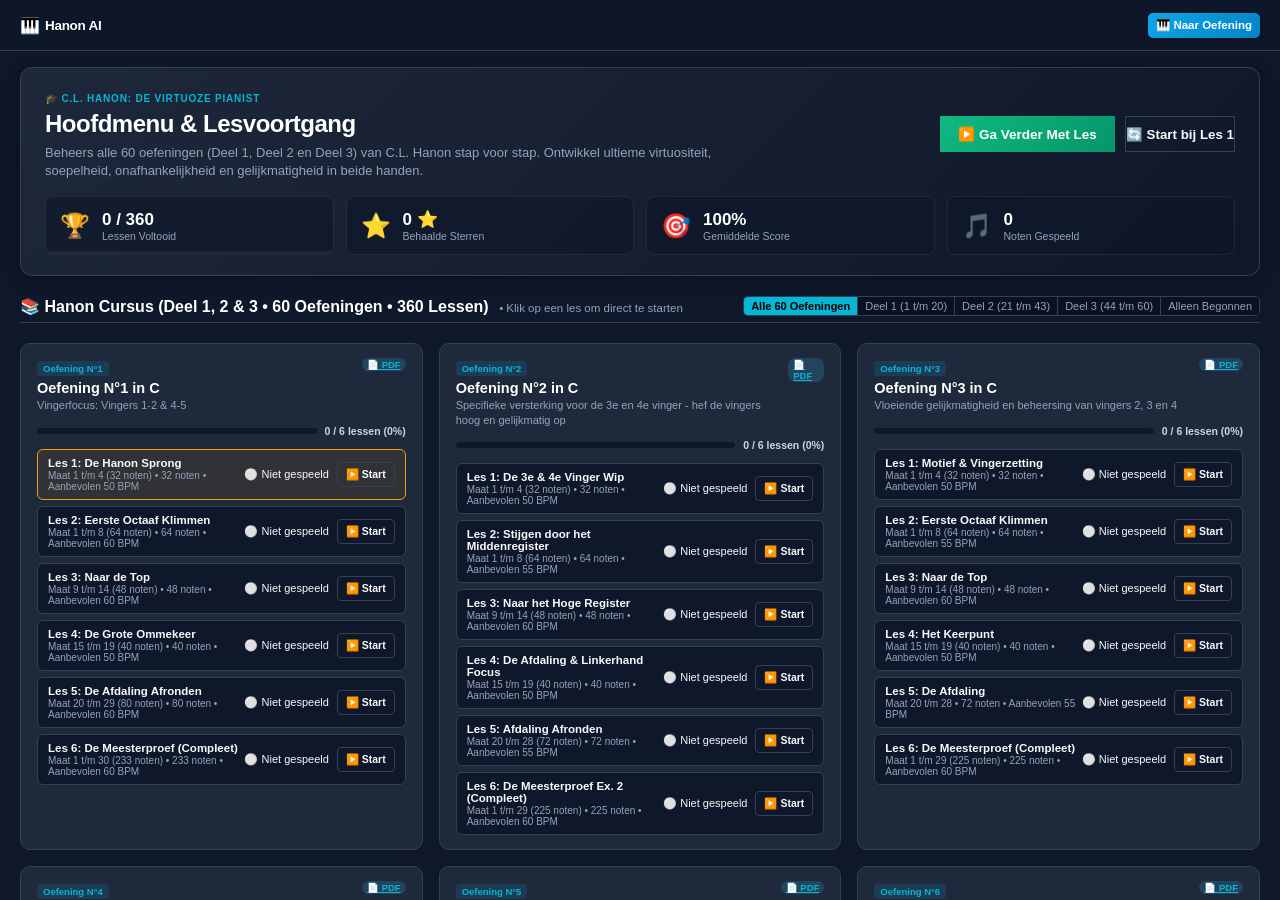
==== index.html @ 1698334b "feat(piano): default to two hands mode and add dynamic hand zone brackets and markers on keyboard" ====
<!DOCTYPE html>
<html lang="nl">
<head>
  <meta charset="UTF-8">
  <meta name="viewport" content="width=device-width, initial-scale=1.0">
  <title>Hanon Piano Tutor - De Virtuoze Pianist</title>

  <!-- Google tag (gtag.js) -->
  <script async src="https://www.googletagmanager.com/gtag/js?id=G-ERTNVSN444"></script>
  <script>
    window.dataLayer = window.dataLayer || [];
    function gtag(){dataLayer.push(arguments);}
    gtag('js', new Date());

    gtag('config', 'G-ERTNVSN444');
  </script>

  <link rel="stylesheet" href="./static/styles.css">
  <link rel="icon" href="data:image/svg+xml,<svg xmlns='http://www.w3.org/2000/svg' viewBox='0 0 100 100'><text y='.9em' font-size='90'>🎹</text></svg>">
</head>
<body class="in-menu-view">

  <!-- Sleek Ultra-Compact Top Header & Controls -->
  <header class="app-header">
    <!-- Top Row: Brand, Exercise & Lesson pickers, Hand & Mode buttons, Tempo, Actions, Mic Monitor -->
    <div class="header-row-primary">
      <div class="brand">
        <span class="brand-icon">🎹</span>
        <span class="brand-title">Hanon AI</span>
      </div>

      <!-- Main Menu toggle button -->
      <button id="btn-toggle-menu" class="btn btn-sm btn-menu" title="Schakel tussen het hoofdmenu en de oefenruimte">
        <span id="toggle-menu-icon">🎹</span>
        <span id="toggle-menu-text">Naar Oefening</span>
      </button>

      <!-- Exercise select -->
      <div class="control-unit">
        <select id="exercise-select" class="select-micro" title="Kies oefening">
          <option value="ex1" selected>🎹 Oefening 1 (Vingers 1-2 &amp; 4-5)</option>
          <option value="ex2">🎹 Oefening 2 (Vingers 3-4)</option>
        </select>
      </div>

      <!-- Lesson select -->
      <div class="control-unit">
        <select id="lesson-select" class="select-micro" title="Kies les">
          <!-- Dynamically populated -->
        </select>
      </div>

      <!-- Hand selector (Standaard: Twee Handen) -->
      <div class="control-unit">
        <div class="btn-group-micro" id="hand-btn-group">
          <button type="button" data-hand="rh" title="Alleen Rechterhand (Vioolsleutel)">🤚 R</button>
          <button type="button" data-hand="lh" title="Alleen Linkerhand (Bassleutel)">✋ L</button>
          <button type="button" class="active" data-hand="both" title="Beide Handen (Parallel / Tweehandig)">🤝 Beide</button>
        </div>
      </div>

      <!-- Mode selector -->
      <div class="control-unit">
        <div class="btn-group-micro" id="mode-btn-group">
          <button type="button" class="active" data-mode="wait" title="Wacht rustig tot je de juiste noot aanslaat">🎯 Oefen</button>
          <button type="button" data-mode="tempo" title="Metronoom tikt mee en meet timing">⏱️ Tempo</button>
        </div>
      </div>

      <!-- Tempo / BPM -->
      <div class="control-unit tempo-unit">
        <input type="number" id="bpm-input" min="40" max="140" value="60" class="input-bpm-micro" title="Tempo in BPM">
        <span class="unit-text">BPM</span>
        <button id="btn-metronome" class="btn-icon-micro" title="Metronoom klik aan/uit">
          <span id="metro-icon">🔔</span>
        </button>
      </div>

      <div class="header-actions">
        <button id="btn-start" class="btn btn-sm btn-primary" title="Start of pauzeer de les">
          <span id="start-btn-icon">▶️</span>
          <span id="start-btn-text">Start</span>
        </button>

        <button id="btn-demo" class="btn btn-sm btn-outline" title="Laat de computer de geselecteerde maten voorspelen">
          <span>🎧 Voor</span>
        </button>

        <button id="btn-reset" class="btn btn-sm btn-secondary" title="Begin opnieuw vanaf de eerste noot">
          <span>🔄 Reset</span>
        </button>

        <button id="btn-history" class="btn btn-sm btn-outline" title="Bekijk eerdere resultaten en vooruitgang">
          <span>📊 Voortgang</span>
        </button>

        <button id="btn-insights" class="btn btn-sm btn-outline" title="Bekijk cursusverbeteringsstatistieken en knelpunten">
          <span>📈 Inzichten</span>
        </button>

        <a href="./IMSLP91547-PMLP03129-Hanon_Final.pdf" data-pdf="hanon-full" target="_blank" class="btn btn-sm btn-outline btn-pdf" title="Open het volledige originele Hanon boek (116 pagina's)">
          <span>📚 Boek PDF</span>
        </a>
      </div>

      <div class="mic-monitor-compact">
        <div class="mic-canvas-wrapper" title="Real-time microfoongolf">
          <canvas id="wave-canvas" width="60" height="18"></canvas>
        </div>
        <div class="mic-sens-inline" title="Ruisdrempel">
          <label for="mic-sensitivity" class="control-label-micro">Drempel</label>
          <input type="range" id="mic-sensitivity" min="1" max="50" value="12">
        </div>
        <select id="audio-source-select" class="select-micro" title="Selecteer invoerbron">
          <option value="browser-mic" selected>🎙️ Mic</option>
          <option value="python-mic">🐍 Systeem</option>
          <option value="web-midi">🎹 MIDI</option>
          <option value="virtual">💻 Scherm</option>
        </select>
      </div>
    </div>

    <!-- Secondary Row: Ultra-Compact Horizontal Score HUD & Integrated Coach Tip -->
    <div class="score-hud-compact">
      <!-- Target note badge -->
      <div class="hud-strip-item hud-target" id="hud-target-card" title="De te spelen noot">
        <span class="hud-micro-label">DOEL:</span>
        <span class="hud-target-note" id="hud-target-note">
          <strong id="target-note-name">C4</strong>
          <span id="target-hand-icon">🤚</span>
        </span>
        <span class="hud-target-desc" id="target-finger-desc">Vinger 1 (Duim) • Maat 1</span>
      </div>

      <!-- Live Heard Pitch badge -->
      <div class="hud-strip-item hud-live" id="hud-live-card" title="Wat de microfoon op dit moment hoort">
        <span class="hud-micro-label">HOORT:</span>
        <span class="hud-live-note" id="hud-live-note">
          <strong id="live-note-name">--</strong>
          <span id="live-hz" class="hud-hz"></span>
        </span>
        <span class="hud-cents-desc" id="live-cents-desc">Wacht op aanslag...</span>
      </div>

      <!-- Score counters -->
      <div class="hud-strip-item hud-stats">
        <div class="stat-pill text-green" title="Aantal juiste aanslagen">
          <span class="stat-label">GOED</span>
          <span class="stat-num" id="stat-correct">0</span>
        </div>
        <div class="stat-pill text-red" title="Aantal foutieve aanslagen">
          <span class="stat-label">FOUT</span>
          <span class="stat-num" id="stat-wrong">0</span>
        </div>
        <div class="stat-pill text-gold" title="Nauwkeurigheid">
          <span class="stat-label">SCORE</span>
          <span class="stat-num" id="stat-accuracy">100%</span>
        </div>
        <div class="stat-pill text-cyan" title="Reeks">
          <span class="stat-num" id="stat-streak">🔥 0</span>
        </div>
      </div>

      <!-- Progress -->
      <div class="hud-strip-item hud-progress">
        <div class="progress-info">
          <span id="stat-progress">Noot 0 / 233</span>
          <span id="coach-state" class="coach-state-badge">GEREED</span>
        </div>
        <div class="progress-container-micro">
          <div class="progress-bar" id="lesson-progress-bar"></div>
        </div>
      </div>

      <!-- Integrated Sleek Coach Ticker -->
      <div class="coach-ticker" id="coach-banner">
        <span class="ticker-icon">💡</span>
        <div class="ticker-msg" id="coach-message">
          <strong>Hanon Tip:</strong> Speel rustig. Let op een vlakke pols en ontspannen vingers!
        </div>
      </div>
    </div>
  </header>

  <!-- Main Menu View: Progress Dashboard & Lesson Navigator (Default View) -->
  <div id="view-main-menu" class="main-menu-view" style="display: block;">
    <div class="menu-container">
      <!-- Menu Hero Section -->
      <div class="menu-hero-card">
        <div class="menu-hero-content">
          <div class="menu-hero-header">
            <span class="menu-hero-badge">🎓 C.L. Hanon: De Virtuoze Pianist</span>
            <h1 class="menu-hero-title">Hoofdmenu &amp; Lesvoortgang</h1>
            <p class="menu-hero-subtitle">
              Beheers alle 60 oefeningen (Deel 1, Deel 2 en Deel 3) van C.L. Hanon stap voor stap. Ontwikkel ultieme virtuositeit, soepelheid, onafhankelijkheid en gelijkmatigheid in beide handen.
            </p>
          </div>
          <div class="menu-hero-actions">
            <button id="menu-btn-resume" class="btn btn-primary btn-lg" title="Ga direct verder met de huidige les">
              <span>▶️ Ga Verder Met Les</span>
            </button>
            <button id="menu-btn-restart-ex1" class="btn btn-outline" title="Start vanaf Oefening 1 Les 1">
              <span>🔄 Start bij Les 1</span>
            </button>
          </div>
        </div>

        <!-- Global Progress Stats Cockpit -->
        <div class="menu-stats-grid">
          <div class="menu-stat-card">
            <span class="menu-stat-icon">🏆</span>
            <div class="menu-stat-info">
              <span class="menu-stat-val" id="menu-stat-completed">0 / 360</span>
              <span class="menu-stat-lbl">Lessen Voltooid</span>
            </div>
            <div class="menu-stat-bar-track">
              <div class="menu-stat-bar-fill" id="menu-stat-completed-bar" style="width: 0%;"></div>
            </div>
          </div>

          <div class="menu-stat-card">
            <span class="menu-stat-icon">⭐️</span>
            <div class="menu-stat-info">
              <span class="menu-stat-val text-gold" id="menu-stat-stars">0 ⭐</span>
              <span class="menu-stat-lbl">Behaalde Sterren</span>
            </div>
          </div>

          <div class="menu-stat-card">
            <span class="menu-stat-icon">🎯</span>
            <div class="menu-stat-info">
              <span class="menu-stat-val text-green" id="menu-stat-accuracy">100%</span>
              <span class="menu-stat-lbl">Gemiddelde Score</span>
            </div>
          </div>

          <div class="menu-stat-card">
            <span class="menu-stat-icon">🎵</span>
            <div class="menu-stat-info">
              <span class="menu-stat-val text-cyan" id="menu-stat-notes">0</span>
              <span class="menu-stat-lbl">Noten Gespeeld</span>
            </div>
          </div>
        </div>
      </div>

      <!-- Filter & Search Toolbar -->
      <div class="menu-toolbar">
        <div class="menu-toolbar-left">
          <span class="menu-section-title">📚 Hanon Cursus (Deel 1, 2 &amp; 3 • 60 Oefeningen • 360 Lessen)</span>
          <span class="menu-section-desc">• Klik op een les om direct te starten</span>
        </div>
        <div class="btn-group-micro" id="menu-filter-group">
          <button type="button" class="active" data-filter="all">Alle 60 Oefeningen</button>
          <button type="button" data-filter="part1">Deel 1 (1 t/m 20)</button>
          <button type="button" data-filter="part2">Deel 2 (21 t/m 43)</button>
          <button type="button" data-filter="part3">Deel 3 (44 t/m 60)</button>
          <button type="button" data-filter="started">Alleen Begonnen</button>
        </div>
      </div>

      <!-- Exercise Cards Grid -->
      <div class="menu-exercises-grid" id="menu-exercises-grid">
        <!-- Dynamically rendered 60 exercise cards with 6 lessons each (360 structured lessons) -->
      </div>
    </div>
  </div>

  <!-- Main Content Viewport: Preserved Max Vertical Space for Sheet, Piano, and Hands -->
  <main class="tutor-main" id="view-tutor" style="display: none;">
    <!-- Sheet Music Visualizer -->
    <section class="sheet-container">
      <div class="sheet-header">
        <div class="sheet-header-left">
          <span id="sheet-title">🎼 C. L. Hanon - The Virtuoso Pianist • Oefening N°1 in C</span>
          <a id="sheet-pdf-link" href="./Exercise%20N%C2%B01%20in%20C.pdf" target="_blank" class="badge badge-cyan" title="Open PDF van deze oefening">
            📄 Oefening PDF
          </a>
          <div class="sheet-view-toggle btn-group-micro" id="sheet-view-toggle">
            <button type="button" class="active" id="btn-view-vector" data-view="vector" title="Dynamische vector notenbalk (haarscherp, interactief)">
              🎼 Dynamische Notenbalk (Vector)
            </button>
            <button type="button" id="btn-view-pdf" data-view="pdf" title="Originele PDF scan">
              📄 PDF Scan
            </button>
          </div>
        </div>
        <span id="sheet-measure-indicator" class="measure-indicator">Maat 1 / 30</span>
      </div>
      <div class="sheet-scroll-area" id="sheet-scroll-area">
        <!-- Dynamic Vector Sheet Music SVG View (Default) -->
        <div class="sheet-vector-wrapper" id="sheet-vector-wrapper">
          <!-- Dynamically populated SVG score -->
        </div>
        <!-- Scanned Image View (Toggleable Fallback) -->
        <div class="sheet-wrapper" id="sheet-wrapper" style="display: none;">
          <img src="./static/sheet_ex1.png" alt="Hanon Sheet Music" class="sheet-img" id="sheet-image">
          <div class="measure-highlight" id="measure-highlight" style="display: none;"></div>
          <div class="note-cursor" id="note-cursor" style="display: none;"></div>
        </div>
      </div>
    </section>


    <!-- Full 88-Key Piano Keyboard Visualizer (A0 - C8) -->
    <section class="piano-keyboard-wrapper">
      <div class="keyboard-header">
        <div class="keyboard-header-left">
          <span class="keyboard-title">🎹 Volledig 88-Toetsen Klavier (A0 - C8)</span>
          <span class="keyboard-subinfo">• Centrale C = C4</span>
        </div>
        <span id="keyboard-legend" class="keyboard-legend">
          <span class="legend-pill pill-lh">✋ Linkerhand (Cyaan)</span>
          <span class="legend-pill pill-rh">🤚 Rechterhand (Amber)</span>
          <span class="legend-pill pill-target">🟡 Actieve Toets</span>
        </span>
      </div>

      <div class="piano-container" id="piano-container">
        <div class="piano-keys piano-88-keys" id="piano-keys">
          <!-- Dynamically populated 88 keys: 52 white, 36 black -->
        </div>
      </div>

      <!-- Real-Time Hand Positioning Bar (Aligned directly below the keyboard keys) -->
      <div class="piano-hand-guide-bar" id="piano-hand-guide-bar">
        <div class="hand-guide-card hand-guide-lh">
          <div class="hand-guide-card-header">
            <span class="hand-guide-badge badge-lh">✋ LINKERHAND</span>
            <span class="hand-guide-pos" id="lh-position-text">Positie: C2 t/m A2</span>
          </div>
          <div class="hand-guide-fingers" id="lh-fingers-container">
            <!-- 5 fingers (5, 4, 3, 2, 1) with note labels -->
          </div>
        </div>

        <div class="hand-guide-center">
          <span class="hand-guide-span-badge">↔️ 1 OCTAAF SPREIDING</span>
          <span class="hand-guide-posture-hint" id="hand-posture-hint">Vlakke polsen • Vingers gewelfd als hamertjes</span>
        </div>

        <div class="hand-guide-card hand-guide-rh">
          <div class="hand-guide-card-header">
            <span class="hand-guide-badge badge-rh">🤚 RECHTERHAND</span>
            <span class="hand-guide-pos" id="rh-position-text">Positie: C3 t/m A3</span>
          </div>
          <div class="hand-guide-fingers" id="rh-fingers-container">
            <!-- 5 fingers (1, 2, 3, 4, 5) with note labels -->
          </div>
        </div>
      </div>
    </section>

    <!-- Scrolling Hand Placement Guide (Positioned under the keyboard) -->
    <section class="hand-placement-wrapper" id="hand-placement-wrapper">
      <div class="hand-placement-header">
        <div class="hand-placement-title">
          <span>🖐️ Handpositie &amp; Vingerzetting per Maat</span>
          <span class="hand-placement-sub">• Scrolt mee met je spel — klik op een maat om erheen te springen</span>
        </div>
        <div class="hand-placement-status" id="active-measure-summary">
          Maat 1: RH [C3 - A3] (Vingers 1-2-3-4-5) | LH [C2 - A2] (Vingers 5-4-3-2-1)
        </div>
      </div>
      <div class="hand-placement-scroll" id="hand-placement-scroll">
        <div class="hand-placement-track" id="hand-placement-track">
          <!-- Dynamically populated measure hand guide cards -->
        </div>
      </div>
    </section>
  </main>

  <!-- Post-Lesson Score & Feedback Modal -->
  <div class="modal-backdrop" id="score-modal">
    <div class="modal-box">
      <div class="modal-stars" id="modal-stars">⭐️⭐️⭐️⭐️⭐️</div>
      <h2 class="modal-title" id="modal-title">Les Voltooid!</h2>
      <p class="modal-subtitle" id="modal-subtitle">
        Geweldige prestatie op de Hanon methode
      </p>

      <div class="modal-stats">
        <div class="modal-stat-card">
          <div class="modal-stat-label">GOED</div>
          <div class="modal-stat-val text-green" id="modal-stat-correct">0</div>
        </div>
        <div class="modal-stat-card">
          <div class="modal-stat-label">FOUT</div>
          <div class="modal-stat-val text-red" id="modal-stat-wrong">0</div>
        </div>
        <div class="modal-stat-card">
          <div class="modal-stat-label">SCORE</div>
          <div class="modal-stat-val text-gold" id="modal-stat-accuracy">100%</div>
        </div>
      </div>

      <div class="modal-feedback-list" id="modal-feedback-list">
        <!-- AI / algorithmic tips injected here -->
      </div>

      <div class="modal-actions">
        <button id="modal-btn-retry" class="btn btn-secondary">🔄 Opnieuw Proberen</button>
        <button id="modal-btn-next" class="btn btn-primary">Volgende Les ▶️</button>
        <button id="modal-btn-menu" class="btn btn-outline">🏠 Naar Hoofdmenu</button>
        <button id="modal-btn-close" class="btn btn-outline">Sluiten</button>
      </div>
    </div>
  </div>

  <!-- History Modal -->
  <div class="modal-backdrop" id="history-modal">
    <div class="modal-box modal-box-wide">
      <h2 class="modal-title">📊 Jouw Hanon Voortgang</h2>
      <p class="modal-subtitle">
        Overzicht van gespeelde sessies en verbeteringen
      </p>

      <div class="table-scroll-container">
        <table class="data-table">
          <thead>
            <tr>
              <th>Datum &amp; Tijd</th>
              <th>Oefening</th>
              <th>Les</th>
              <th>Hand</th>
              <th>Goed / Fout</th>
              <th>Score</th>
            </tr>
          </thead>
          <tbody id="history-table-body">
            <!-- Dynamically populated rows -->
          </tbody>
        </table>
      </div>

      <div class="modal-actions">
        <button id="history-btn-close" class="btn btn-primary">Sluiten</button>
      </div>
    </div>
  </div>

  <!-- Course Telemetry & Improvement Insights Modal -->
  <div class="modal-backdrop" id="insights-modal">
    <div class="modal-box modal-box-wide">
      <h2 class="modal-title">📈 Cursusinzichten &amp; Verbeteranalyse</h2>
      <p class="modal-subtitle">
        Pedagogische telemetrie voor het continu verbeteren van lesopbouw en vingerbeheersing
      </p>

      <div class="insights-summary-grid">
        <div class="insight-metric-card">
          <div class="metric-label">TOTAAL NOTEN</div>
          <div class="metric-val" id="ins-total-notes">--</div>
        </div>
        <div class="insight-metric-card">
          <div class="metric-label">GEM. ACCURATESSE</div>
          <div class="metric-val text-green" id="ins-avg-acc">--</div>
        </div>
        <div class="insight-metric-card">
          <div class="metric-label">REACTIETIJD</div>
          <div class="metric-val text-cyan" id="ins-avg-latency">-- ms</div>
        </div>
        <div class="insight-metric-card">
          <div class="metric-label">AARZELING / PAUZE</div>
          <div class="metric-val text-gold" id="ins-hesitation">--</div>
        </div>
      </div>

      <div class="insights-section">
        <h3 class="insights-section-title">🎯 Knelpunt Maten in de Oefening</h3>
        <div id="ins-bottlenecks-list" class="bottlenecks-list">
          <!-- Dynamically populated -->
        </div>
      </div>

      <div class="insights-section">
        <h3 class="insights-section-title">💡 Pedagogische Aanbevelingen voor Lesverbetering</h3>
        <div id="ins-recommendations-list" class="recommendations-list">
          <!-- Dynamically populated -->
        </div>
      </div>

      <div class="modal-actions">
        <button id="insights-btn-close" class="btn btn-primary">Sluiten</button>
      </div>
    </div>
  </div>

  <!-- Toast Notification Container -->
  <div class="app-toast-container" id="app-toast-container"></div>

  <script src="./static/sheet_renderer.js"></script>
  <script src="./static/app.js"></script>
</body>
</html>
---- static/styles.css ----
:root {
  --bg-primary: #0f172a;
  --bg-secondary: #1e293b;
  --bg-card: #1e293b;
  --bg-card-hover: #334155;
  --accent-gold: #f59e0b;
  --accent-cyan: #06b6d4;
  --accent-green: #10b981;
  --accent-red: #ef4444;
  --text-primary: #f8fafc;
  --text-muted: #94a3b8;
  --border-color: #334155;
}

* {
  box-sizing: border-box;
  margin: 0;
  padding: 0;
  font-family: -apple-system, BlinkMacSystemFont, "Segoe UI", Roboto, "Helvetica Neue", Arial, sans-serif;
}

body {
  background-color: var(--bg-primary);
  color: var(--text-primary);
  height: 100vh;
  max-height: 100vh;
  display: flex;
  flex-direction: column;
  overflow-x: hidden;
  overflow-y: auto;
}

/* ==========================================================================
   Ultra-Compact Header & Navigation
   ========================================================================== */
.app-header {
  background-color: rgba(15, 23, 42, 0.98);
  border-bottom: 1px solid var(--border-color);
  padding: 3px 10px;
  position: sticky;
  top: 0;
  z-index: 50;
  backdrop-filter: blur(8px);
  display: flex;
  flex-direction: column;
  gap: 2px;
  flex-shrink: 0;
}

.header-row-primary {
  display: flex;
  align-items: center;
  justify-content: space-between;
  gap: 8px;
  min-height: 28px;
  flex-wrap: wrap;
}

.brand {
  display: flex;
  align-items: center;
  gap: 5px;
  flex-shrink: 0;
}

.brand-icon {
  font-size: 16px;
}

.brand-title {
  font-size: 13.5px;
  font-weight: 700;
  color: #fff;
  letter-spacing: -0.3px;
  white-space: nowrap;
}

.badge {
  font-size: 9.5px;
  font-weight: 800;
  padding: 1px 5px;
  border-radius: 8px;
  text-transform: uppercase;
  display: inline-flex;
  align-items: center;
}

.badge-gold {
  background: linear-gradient(135deg, #f59e0b, #d97706);
  color: #000;
}

.badge-cyan {
  background: rgba(56, 189, 248, 0.18);
  color: var(--accent-cyan);
}

.header-actions {
  display: flex;
  align-items: center;
  gap: 4px;
  flex-wrap: wrap;
}

.btn {
  display: inline-flex;
  align-items: center;
  gap: 3px;
  border: none;
  font-weight: 600;
  cursor: pointer;
  transition: all 0.15s ease;
  white-space: nowrap;
}

.btn-sm {
  padding: 3px 8px;
  border-radius: 5px;
  font-size: 11.5px;
  height: 25px;
}

.btn-primary {
  background: linear-gradient(135deg, #10b981, #059669);
  color: #fff;
}
.btn-primary:hover {
  filter: brightness(1.1);
  transform: translateY(-1px);
}

.btn-secondary {
  background: #334155;
  color: #f8fafc;
}
.btn-secondary:hover {
  background: #475569;
}

.btn-outline {
  background: transparent;
  border: 1px solid var(--border-color);
  color: var(--text-primary);
}
.btn-outline:hover {
  background: rgba(255, 255, 255, 0.08);
  border-color: var(--accent-cyan);
}

.btn-accent {
  background: linear-gradient(135deg, #f59e0b, #d97706);
  color: #000;
  font-weight: 700;
}

.btn-pdf {
  text-decoration: none;
}

/* Mic monitor compact */
.mic-monitor-compact {
  display: flex;
  align-items: center;
  gap: 8px;
  flex-shrink: 0;
}

.mic-canvas-wrapper {
  display: flex;
  align-items: center;
}

#wave-canvas {
  width: 70px;
  height: 20px;
  background-color: #0b1120;
  border-radius: 4px;
  border: 1px solid var(--border-color);
  display: block;
}

.mic-sens-inline {
  display: flex;
  align-items: center;
  gap: 4px;
}

.mic-sens-inline input[type="range"] {
  width: 55px;
  height: 4px;
  accent-color: var(--accent-cyan);
  cursor: pointer;
}

/* Secondary header strip */
.header-row-secondary {
  display: flex;
  align-items: center;
  justify-content: flex-start;
  gap: 12px;
  flex-wrap: wrap;
  padding-top: 2px;
  border-top: 1px solid rgba(255, 255, 255, 0.05);
  font-size: 12px;
}

.control-unit {
  display: flex;
  align-items: center;
  gap: 5px;
}

.control-label-micro {
  font-size: 10px;
  color: var(--text-muted);
  font-weight: 700;
  text-transform: uppercase;
  letter-spacing: 0.4px;
  white-space: nowrap;
}

.select-micro {
  background-color: #0b1120;
  border: 1px solid var(--border-color);
  color: var(--text-primary);
  padding: 2px 6px;
  border-radius: 5px;
  font-size: 11.5px;
  height: 25px;
  outline: none;
  cursor: pointer;
}
.select-micro:focus, .select-micro:hover {
  border-color: var(--accent-cyan);
}

.btn-group-micro {
  display: flex;
  border-radius: 5px;
  overflow: hidden;
  border: 1px solid var(--border-color);
}
.btn-group-micro button {
  background: #0b1120;
  border: none;
  border-right: 1px solid var(--border-color);
  color: var(--text-muted);
  padding: 3px 7px;
  font-size: 11px;
  font-weight: 500;
  cursor: pointer;
  transition: all 0.1s ease;
}
.btn-group-micro button:last-child {
  border-right: none;
}
.btn-group-micro button.active {
  background: var(--accent-cyan);
  color: #000;
  font-weight: 700;
}

.input-bpm-micro {
  background-color: #0b1120;
  border: 1px solid var(--border-color);
  color: var(--text-primary);
  width: 44px;
  height: 25px;
  padding: 2px 4px;
  border-radius: 5px;
  font-size: 11.5px;
  text-align: center;
  outline: none;
}

.unit-text {
  font-size: 10.5px;
  color: var(--text-muted);
}

.btn-icon-micro {
  background: transparent;
  border: 1px solid var(--border-color);
  color: var(--accent-gold);
  border-radius: 5px;
  padding: 2px 6px;
  height: 25px;
  cursor: pointer;
}
.btn-icon-micro:hover {
  background: rgba(255, 255, 255, 0.08);
}

/* ==========================================================================
   Main Content Layout
   ========================================================================== */
.tutor-main {
  flex: 1;
  display: flex;
  flex-direction: column;
  padding: 4px 10px;
  gap: 4px;
  width: 100%;
  max-width: 1750px;
  margin: 0 auto;
  min-height: 0; /* prevents flex overflow */
}

/* ==========================================================================
   Score HUD (Ultra-Compact Horizontal Status Bar)
   ========================================================================== */
.score-hud-compact {
  display: flex;
  align-items: center;
  justify-content: space-between;
  gap: 8px;
  flex-wrap: wrap;
  padding-top: 2px;
  border-top: 1px solid rgba(255, 255, 255, 0.08);
  min-height: 28px;
}

.hud-strip-item {
  display: flex;
  align-items: center;
  gap: 5px;
}

.hud-micro-label {
  font-size: 9px;
  font-weight: 800;
  color: var(--text-muted);
  letter-spacing: 0.5px;
}

.hud-target {
  background: rgba(245, 158, 11, 0.1);
  border: 1px solid rgba(245, 158, 11, 0.35);
  border-radius: 5px;
  padding: 1px 6px;
}

.hud-target-note strong {
  font-size: 15px;
  font-weight: 800;
  color: var(--accent-gold);
  line-height: 1;
}

.hud-target-desc {
  font-size: 10.5px;
  color: #fde68a;
  white-space: nowrap;
}

.hud-live {
  background: rgba(6, 182, 212, 0.1);
  border: 1px solid rgba(6, 182, 212, 0.35);
  border-radius: 5px;
  padding: 1px 6px;
}

.hud-live-note strong {
  font-size: 15px;
  font-weight: 800;
  color: var(--accent-cyan);
  line-height: 1;
}

.hud-hz {
  font-size: 10px;
  color: var(--text-muted);
  margin-left: 2px;
}

.hud-cents-desc {
  font-size: 9.5px;
  color: #67e8f9;
  white-space: nowrap;
}

.hud-stats {
  display: flex;
  align-items: center;
  gap: 4px;
}

.stat-pill {
  display: flex;
  align-items: center;
  gap: 3px;
  background: rgba(0, 0, 0, 0.35);
  padding: 1px 5px;
  border-radius: 4px;
  font-size: 10.5px;
  font-weight: 600;
}

.stat-label {
  font-size: 8.5px;
  color: var(--text-muted);
}

.stat-num {
  font-weight: 700;
}

.text-green { color: var(--accent-green); }
.text-red { color: var(--accent-red); }
.text-gold { color: var(--accent-gold); }
.text-cyan { color: var(--accent-cyan); }

.hud-progress {
  display: flex;
  flex-direction: column;
  gap: 2px;
  min-width: 125px;
}

.progress-info {
  display: flex;
  justify-content: space-between;
  align-items: center;
  font-size: 10px;
  color: var(--text-muted);
  gap: 5px;
}

.coach-state-badge {
  font-size: 9px;
  font-weight: 800;
  padding: 1px 4px;
  border-radius: 3px;
  background: rgba(6, 182, 212, 0.15);
  color: var(--accent-cyan);
}

.progress-container-micro {
  background-color: #0b1120;
  border-radius: 3px;
  height: 4px;
  overflow: hidden;
  border: 1px solid var(--border-color);
  width: 100%;
}

.progress-bar {
  background: linear-gradient(90deg, var(--accent-cyan), var(--accent-green));
  height: 100%;
  width: 0%;
  transition: width 0.15s ease;
}

/* ==========================================================================
   Coach Ticker (Integrated)
   ========================================================================== */
.coach-ticker {
  background: rgba(30, 41, 59, 0.6);
  border: 1px solid rgba(59, 130, 246, 0.2);
  border-radius: 5px;
  padding: 1px 6px;
  display: flex;
  align-items: center;
  gap: 5px;
  font-size: 10.5px;
  flex: 1 1 200px;
  max-width: 480px;
  min-width: 160px;
}

.ticker-icon {
  font-size: 12px;
}

.ticker-msg {
  color: #cbd5e1;
  white-space: nowrap;
  overflow: hidden;
  text-overflow: ellipsis;
  font-size: 10.5px;
}

.ticker-msg strong {
  color: var(--accent-gold);
}

/* ==========================================================================
   Interactive Sheet Music Container
   ========================================================================== */
.sheet-container {
  background-color: #fff;
  border-radius: 6px;
  border: 1px solid var(--border-color);
  overflow: hidden;
  position: relative;
  box-shadow: 0 2px 8px rgba(0, 0, 0, 0.35);
  flex: 1 1 240px;
  min-height: 180px;
  max-height: 540px;
  display: flex;
  flex-direction: column;
}

.sheet-header {
  background-color: #1e293b;
  color: #cbd5e1;
  padding: 3px 10px;
  font-size: 11px;
  font-weight: 600;
  display: flex;
  justify-content: space-between;
  align-items: center;
  border-bottom: 1px solid var(--border-color);
  min-height: 24px;
}

.sheet-header-left {
  display: flex;
  align-items: center;
  gap: 8px;
}

.measure-indicator {
  font-size: 11px;
  font-weight: 700;
  color: var(--accent-gold);
}

.sheet-scroll-area {
  overflow-y: auto;
  overflow-x: hidden;
  position: relative;
  flex: 1;
  background-color: #fdfdfd;
}

.sheet-wrapper {
  position: relative;
  width: 100%;
  display: inline-block;
}

.sheet-img {
  width: 100%;
  display: block;
}

.measure-highlight {
  position: absolute;
  border: 3px solid rgba(245, 158, 11, 0.9);
  background-color: rgba(245, 158, 11, 0.15);
  border-radius: 4px;
  pointer-events: none;
  transition: all 0.15s ease;
  box-shadow: 0 0 10px rgba(245, 158, 11, 0.4);
  z-index: 10;
}

.note-cursor {
  position: absolute;
  width: 16px;
  height: 34px;
  background-color: rgba(6, 182, 212, 0.45);
  border: 2px solid var(--accent-cyan);
  border-radius: 3px;
  pointer-events: none;
  transform: translate(-50%, -50%);
  transition: all 0.1s cubic-bezier(0.175, 0.885, 0.32, 1.275);
  box-shadow: 0 0 10px rgba(6, 182, 212, 0.8);
  z-index: 20;
}

/* ==========================================================================
   Dynamic Vector Sheet Music (SVG Renderer)
   ========================================================================== */
.sheet-view-toggle {
  display: inline-flex;
  align-items: center;
  background-color: rgba(15, 23, 42, 0.7);
  border-radius: 4px;
  padding: 1px;
  border: 1px solid var(--border-color);
  margin-left: 8px;
}

.sheet-view-toggle button {
  background: transparent;
  border: none;
  color: var(--text-muted);
  font-size: 10px;
  font-weight: 600;
  padding: 2px 7px;
  border-radius: 3px;
  cursor: pointer;
  transition: all 0.15s ease;
  white-space: nowrap;
}

.sheet-view-toggle button:hover {
  color: #fff;
}

.sheet-view-toggle button.active {
  background: var(--accent-cyan);
  color: #0f172a;
  font-weight: 700;
  box-shadow: 0 1px 3px rgba(0, 0, 0, 0.3);
}

.sheet-vector-wrapper {
  position: relative;
  width: 100%;
  background: #ffffff;
  display: block;
}

.vector-sheet-svg {
  width: 100%;
  height: auto;
  display: block;
  user-select: none;
}

.vector-sheet-bg {
  fill: #ffffff;
}

.staff-line {
  stroke: #475569;
  stroke-width: 1.1;
  stroke-linecap: round;
}

.system-start-bar {
  stroke: #1e293b;
  stroke-linecap: square;
}

.staff-brace {
  stroke: #1e293b;
  stroke-linecap: round;
}

.clef-symbol {
  fill: #0f172a;
}

.time-sig {
  font-family: "Century Schoolbook", "Baskerville", "Times New Roman", serif;
  font-size: 21px;
  font-weight: 800;
  fill: #0f172a;
  text-anchor: middle;
  dominant-baseline: central;
}

.bar-line {
  stroke: #334155;
  stroke-linecap: square;
}

.bar-line-thick {
  stroke: #0f172a;
  stroke-linecap: square;
}

.measure-number {
  font-family: -apple-system, BlinkMacSystemFont, "Segoe UI", Roboto, sans-serif;
  font-size: 10px;
  font-weight: 700;
  fill: #64748b;
}

.vmeasure-group {
  transition: opacity 0.25s ease;
}

.vmeasure-group.out-lesson {
  opacity: 0.32;
}

.vmeasure-group.in-lesson {
  opacity: 1;
}

.vmeasure-focus-box {
  fill: transparent;
  stroke: transparent;
  stroke-width: 2.2;
  transition: all 0.2s ease;
  pointer-events: none;
}

.vmeasure-focus-box.vmeasure-active {
  fill: rgba(245, 158, 11, 0.08);
  stroke: rgba(245, 158, 11, 0.85);
  filter: drop-shadow(0 0 5px rgba(245, 158, 11, 0.35));
}

.note-head {
  fill: #0f172a;
  transition: fill 0.15s ease;
}

.note-head-filled {
  fill: #0f172a;
}

.note-head-open {
  fill: #ffffff;
  stroke: #0f172a;
  stroke-width: 2.4;
}

.note-stem {
  stroke: #0f172a;
  stroke-linecap: square;
}

.note-beam {
  stroke: #0f172a;
  stroke-linecap: square;
}

.ledger-line {
  stroke: #475569;
  stroke-linecap: round;
}

.fingering-number {
  font-family: -apple-system, BlinkMacSystemFont, "Segoe UI", Roboto, sans-serif;
  font-size: 12px;
  font-weight: 700;
  fill: #1e293b;
  text-anchor: middle;
  dominant-baseline: central;
  user-select: none;
}

/* Interactive Note States */
.vnote-aura {
  fill: transparent;
  stroke: transparent;
  transition: all 0.2s ease;
}

.vnote-target .vnote-aura {
  fill: rgba(245, 158, 11, 0.22);
  stroke: rgba(245, 158, 11, 0.9);
  stroke-width: 1.8;
  animation: vnotePulse 1.4s infinite ease-in-out;
}

.vnote-target .note-head {
  fill: #f59e0b;
}

.vnote-target .note-head-open {
  stroke: #f59e0b;
}

.vnote-target + .fingering-number,
.vnote-element.vnote-target text {
  fill: #d97706;
  font-weight: 800;
}

@keyframes vnotePulse {
  0% {
    r: 10px;
    opacity: 0.9;
  }
  50% {
    r: 15px;
    opacity: 0.3;
  }
  100% {
    r: 10px;
    opacity: 0.9;
  }
}

.vnote-flash-correct .note-head {
  fill: #22c55e !important;
  filter: drop-shadow(0 0 8px #22c55e);
  transform-origin: center;
}

.vnote-flash-correct .vnote-aura {
  fill: rgba(34, 197, 94, 0.45) !important;
  stroke: #22c55e !important;
}

.vnote-flash-wrong .note-head {
  fill: #ef4444 !important;
  filter: drop-shadow(0 0 8px #ef4444);
}

.vnote-flash-wrong .vnote-aura {
  fill: rgba(239, 68, 68, 0.45) !important;
  stroke: #ef4444 !important;
}

/* Toast Notifications (e.g. USB MIDI connection) */
.app-toast-container {
  position: fixed;
  bottom: 24px;
  right: 24px;
  z-index: 9999;
  display: flex;
  flex-direction: column;
  gap: 8px;
  pointer-events: none;
}

.app-toast {
  background-color: #1e293b;
  color: #f8fafc;
  border: 1px solid var(--accent-cyan);
  padding: 8px 14px;
  border-radius: 6px;
  font-size: 12px;
  font-weight: 600;
  box-shadow: 0 4px 14px rgba(0, 0, 0, 0.4);
  display: flex;
  align-items: center;
  gap: 8px;
  opacity: 0;
  transform: translateY(10px);
  animation: toastIn 0.3s forwards ease, toastOut 0.4s 3.5s forwards ease;
}

@keyframes toastIn {
  to { opacity: 1; transform: translateY(0); }
}

@keyframes toastOut {
  to { opacity: 0; transform: translateY(-8px); }
}


/* ==========================================================================
   Full 88-Key Piano Keyboard (A0 - C8)
   ========================================================================== */
.piano-keyboard-wrapper {
  background-color: #0b1120;
  padding: 3px 8px;
  border-radius: 6px;
  border: 1px solid var(--border-color);
  box-shadow: 0 2px 8px rgba(0, 0, 0, 0.4);
  display: flex;
  flex-direction: column;
  gap: 2px;
  flex-shrink: 0;
}

.keyboard-header {
  display: flex;
  justify-content: space-between;
  align-items: center;
  font-size: 10px;
  color: var(--text-muted);
}

.keyboard-title {
  font-weight: 700;
  color: #cbd5e1;
}

.keyboard-subinfo {
  margin-left: 6px;
  font-size: 9.5px;
  color: var(--accent-gold);
}

.keyboard-legend {
  font-size: 9.5px;
}

.piano-container {
  position: relative;
  height: 86px;
  width: 100%;
  overflow-x: auto;
  overflow-y: hidden;
  user-select: none;
}

.piano-keys, .piano-88-keys {
  position: relative;
  display: flex;
  height: 80px;
  width: 100%;
  min-width: 960px;
}

.white-key {
  position: relative;
  flex: 1;
  background: linear-gradient(180deg, #f8fafc 0%, #e2e8f0 88%, #cbd5e1 100%);
  border: 1px solid #94a3b8;
  border-top: none;
  border-radius: 0 0 2px 2px;
  cursor: pointer;
  display: flex;
  flex-direction: column;
  justify-content: flex-end;
  align-items: center;
  padding-bottom: 2px;
  z-index: 1;
  box-shadow: 0 1px 3px rgba(0, 0, 0, 0.25), inset 0 -1px 2px rgba(0,0,0,0.1);
  transition: all 0.05s ease;
}

.white-key:hover {
  background: #f1f5f9;
}

.white-key.middle-c {
  background: linear-gradient(180deg, #f8fafc 0%, #fef3c7 80%, #fde68a 100%);
}

.white-key.active-target {
  background: linear-gradient(180deg, #fef3c7 0%, #fde68a 75%, #f59e0b 100%) !important;
  box-shadow: 0 0 12px rgba(245, 158, 11, 0.85);
}

.white-key.correct {
  background: linear-gradient(180deg, #d1fae5 0%, #6ee7b7 75%, #10b981 100%) !important;
  box-shadow: 0 0 14px rgba(16, 185, 129, 0.9) !important;
  transform: translateY(1px);
}

.white-key.wrong {
  background: linear-gradient(180deg, #fee2e2 0%, #fca5a5 75%, #ef4444 100%) !important;
  box-shadow: 0 0 14px rgba(239, 68, 68, 0.9) !important;
}

.white-key .key-label {
  font-size: 8px;
  font-weight: 700;
  color: #475569;
  pointer-events: none;
}

.white-key .c-marker {
  font-weight: 800;
  color: #1e293b;
}

.white-key .middle-c-marker {
  color: #b45309;
  font-weight: 900;
}

.white-key .finger-badge, .black-key .finger-badge {
  position: absolute;
  top: 4px;
  background-color: #2563eb;
  color: #fff;
  border-radius: 50%;
  width: 15px;
  height: 15px;
  font-size: 9.5px;
  font-weight: 800;
  display: flex;
  align-items: center;
  justify-content: center;
  box-shadow: 0 1px 3px rgba(0,0,0,0.5);
  animation: pulse-badge 1s infinite alternate;
  z-index: 5;
}

@keyframes pulse-badge {
  0% { transform: scale(1); }
  100% { transform: scale(1.15); }
}

.black-key {
  position: absolute;
  height: 48px;
  background: linear-gradient(180deg, #1e293b 0%, #0f172a 80%, #000 100%);
  border-radius: 0 0 2px 2px;
  cursor: pointer;
  z-index: 2;
  box-shadow: 1px 2px 4px rgba(0, 0, 0, 0.65);
  border: 1px solid #334155;
  border-top: none;
}

.black-key.active-target {
  background: #f59e0b !important;
  box-shadow: 0 0 12px #f59e0b;
}

.black-key.correct {
  background: #10b981 !important;
  box-shadow: 0 0 12px #10b981;
}

.black-key.wrong {
  background: #ef4444 !important;
  box-shadow: 0 0 12px #ef4444;
}

/* ==========================================================================
   Scrolling Hand Placement Guide (Under Keyboard)
   ========================================================================== */
.hand-placement-wrapper {
  background-color: #0b1120;
  border: 1px solid var(--border-color);
  border-radius: 6px;
  padding: 3px 8px;
  display: flex;
  flex-direction: column;
  gap: 2px;
  flex-shrink: 0;
}

.hand-placement-header {
  display: flex;
  justify-content: space-between;
  align-items: center;
  font-size: 10px;
}

.hand-placement-title {
  font-weight: 700;
  color: #cbd5e1;
}

.hand-placement-sub {
  color: var(--text-muted);
  font-weight: 400;
}

.hand-placement-status {
  font-size: 10px;
  color: var(--accent-gold);
  font-weight: 600;
}

.hand-placement-scroll {
  overflow-x: auto;
  overflow-y: hidden;
  padding: 1px 0;
}

.hand-placement-track {
  display: flex;
  gap: 6px;
  align-items: stretch;
  min-width: max-content;
}

.measure-guide-card {
  flex: 0 0 auto;
  width: 185px;
  background-color: var(--bg-card);
  border: 1px solid var(--border-color);
  border-radius: 5px;
  padding: 3px 6px;
  cursor: pointer;
  transition: all 0.12s ease;
  display: flex;
  flex-direction: column;
  gap: 2px;
}

.measure-guide-card:hover {
  border-color: var(--accent-cyan);
  background-color: #243247;
}

.measure-guide-card.active-measure-card {
  border-color: var(--accent-gold);
  background: rgba(245, 158, 11, 0.12);
  box-shadow: 0 0 10px rgba(245, 158, 11, 0.35);
}

.measure-card-header {
  display: flex;
  justify-content: space-between;
  align-items: center;
  font-size: 9.5px;
  font-weight: 700;
  color: #cbd5e1;
  border-bottom: 1px solid rgba(255, 255, 255, 0.08);
  padding-bottom: 1px;
}

.measure-card-dir {
  font-size: 9px;
  padding: 1px 3px;
  border-radius: 3px;
  background: rgba(6, 182, 212, 0.15);
  color: var(--accent-cyan);
}

.hand-placement-hand-row {
  display: flex;
  align-items: center;
  justify-content: space-between;
  gap: 3px;
  font-size: 9.5px;
}

.hand-label {
  font-size: 9px;
  font-weight: 700;
  color: var(--text-muted);
  width: 28px;
  flex-shrink: 0;
}

.finger-chips {
  display: flex;
  gap: 2px;
}

.finger-chip {
  display: inline-flex;
  flex-direction: column;
  align-items: center;
  background: #0f172a;
  border: 1px solid #334155;
  border-radius: 3px;
  padding: 0 2px;
  min-width: 20px;
  font-size: 8.5px;
  text-align: center;
  transition: all 0.1s ease;
}

.finger-chip .f-num {
  font-weight: 800;
  color: var(--text-muted);
  font-size: 7.5px;
  line-height: 1;
}

.finger-chip .f-note {
  font-weight: 700;
  color: #f8fafc;
  font-size: 8px;
  line-height: 1.1;
}

.finger-chip.active-finger {
  background: var(--accent-gold);
  border-color: #fff;
  transform: scale(1.1);
  box-shadow: 0 0 6px rgba(245, 158, 11, 0.9);
}

.finger-chip.active-finger .f-num,
.finger-chip.active-finger .f-note {
  color: #000;
}

.measure-pedagogical-tip {
  font-size: 8.5px;
  color: #94a3b8;
  line-height: 1.1;
  margin-top: 1px;
  white-space: nowrap;
  overflow: hidden;
  text-overflow: ellipsis;
}

/* ==========================================================================
   Modals
   ========================================================================== */
.modal-backdrop {
  position: fixed;
  inset: 0;
  background-color: rgba(0, 0, 0, 0.75);
  display: flex;
  align-items: center;
  justify-content: center;
  z-index: 100;
  backdrop-filter: blur(5px);
  opacity: 0;
  pointer-events: none;
  transition: opacity 0.25s ease;
}

.modal-backdrop.open {
  opacity: 1;
  pointer-events: auto;
}

.modal-box {
  background: var(--bg-card);
  border: 1px solid var(--border-color);
  border-radius: 14px;
  padding: 22px;
  max-width: 540px;
  width: 92%;
  box-shadow: 0 20px 40px rgba(0,0,0,0.6);
  transform: translateY(20px);
  transition: transform 0.25s ease;
}

.modal-box-wide {
  max-width: 760px;
}

.modal-backdrop.open .modal-box {
  transform: translateY(0);
}

.modal-stars {
  font-size: 32px;
  text-align: center;
  margin-bottom: 8px;
  filter: drop-shadow(0 2px 8px rgba(245, 158, 11, 0.4));
}

.modal-title {
  text-align: center;
  font-size: 22px;
  font-weight: 800;
  color: #fff;
}

.modal-subtitle {
  text-align: center;
  color: var(--text-muted);
  font-size: 13px;
  margin-top: 4px;
}

.modal-stats {
  display: grid;
  grid-template-columns: repeat(3, 1fr);
  gap: 10px;
  margin: 16px 0;
}

.modal-stat-card {
  background-color: #0f172a;
  border-radius: 8px;
  padding: 10px;
  text-align: center;
  border: 1px solid var(--border-color);
}

.modal-stat-label {
  font-size: 10px;
  color: var(--text-muted);
  font-weight: 700;
}

.modal-stat-val {
  font-size: 22px;
  font-weight: 800;
  margin-top: 2px;
}

.modal-feedback-list {
  background-color: #0f172a;
  border-radius: 8px;
  padding: 12px;
  border-left: 3px solid var(--accent-gold);
  margin-bottom: 18px;
  display: flex;
  flex-direction: column;
  gap: 6px;
  font-size: 13px;
  color: #e2e8f0;
}

.table-scroll-container {
  max-height: 320px;
  overflow-y: auto;
  margin: 16px 0;
  border: 1px solid var(--border-color);
  border-radius: 8px;
}

.data-table {
  width: 100%;
  border-collapse: collapse;
  font-size: 12.5px;
  text-align: left;
}

.data-table thead {
  background-color: #0f172a;
  color: var(--text-muted);
  border-bottom: 1px solid var(--border-color);
  position: sticky;
  top: 0;
}

.data-table th, .data-table td {
  padding: 8px 10px;
}

.modal-actions {
  display: flex;
  gap: 10px;
  justify-content: flex-end;
  margin-top: 14px;
}

/* ==========================================================================
   Telemetry & Course Insights Modal
   ========================================================================== */
.insights-summary-grid {
  display: grid;
  grid-template-columns: repeat(4, 1fr);
  gap: 8px;
  margin: 14px 0;
}

.insight-metric-card {
  background-color: #0f172a;
  border: 1px solid var(--border-color);
  border-radius: 8px;
  padding: 10px 8px;
  text-align: center;
}

.metric-label {
  font-size: 9px;
  font-weight: 700;
  color: var(--text-muted);
  letter-spacing: 0.5px;
}

.metric-val {
  font-size: 19px;
  font-weight: 800;
  margin-top: 2px;
}

.insights-section {
  margin-top: 12px;
}

.insights-section-title {
  font-size: 12.5px;
  font-weight: 700;
  color: #cbd5e1;
  margin-bottom: 6px;
}

.bottlenecks-list, .recommendations-list {
  display: flex;
  flex-direction: column;
  gap: 6px;
  max-height: 150px;
  overflow-y: auto;
}

.bottleneck-row {
  display: flex;
  justify-content: space-between;
  align-items: center;
  background: #0f172a;
  padding: 6px 10px;
  border-radius: 6px;
  font-size: 12px;
  border-left: 3px solid var(--accent-red);
}

.recommendation-row {
  background: rgba(6, 182, 212, 0.08);
  border-left: 3px solid var(--accent-cyan);
  padding: 6px 10px;
  border-radius: 4px;
  font-size: 12px;
  color: #e2e8f0;
}

/* ==========================================================================
   Responsive Adaptations (Small Laptops & 768p Screens)
   ========================================================================== */
@media (max-height: 800px) {
  .app-header {
    padding: 2px 6px;
    gap: 1px;
  }
  .header-row-primary {
    min-height: 25px;
  }
  .btn-sm {
    height: 23px;
    padding: 2px 6px;
    font-size: 10.5px;
  }
  .score-hud-compact {
    padding: 1px 4px;
    min-height: 25px;
  }
  .hud-target-note strong, .hud-live-note strong {
    font-size: 14px;
  }
  .sheet-container {
    flex: 1 1 150px;
    min-height: 140px;
    max-height: 320px;
  }
  .piano-container {
    height: 80px;
  }
  .piano-keys, .piano-88-keys {
    height: 74px;
  }
  .black-key {
    height: 44px;
  }
  .hand-placement-wrapper {
    padding: 2px 6px;
  }
  .measure-guide-card {
    padding: 2px 4px;
    width: 175px;
  }
}

@media (max-height: 680px) {
  .sheet-container {
    min-height: 120px;
    max-height: 250px;
  }
  .piano-container {
    height: 72px;
  }
  .piano-keys, .piano-88-keys {
    height: 66px;
  }
  .black-key {
    height: 39px;
  }
  .hand-placement-wrapper {
    padding: 2px 4px;
  }
  .measure-guide-card {
    width: 165px;
  }
}

/* ==========================================================================
   Real-Time Hand Positioning Bar (Both Hands Visible)
   ========================================================================== */
.piano-hand-guide-bar {
  display: flex;
  align-items: center;
  justify-content: space-between;
  background: #090e1a;
  border: 1px solid var(--border-color);
  border-radius: 6px;
  padding: 3px 10px;
  margin-top: 4px;
  margin-bottom: 2px;
  gap: 8px;
  flex-shrink: 0;
  user-select: none;
}

.hand-guide-card {
  display: flex;
  align-items: center;
  gap: 8px;
  background: rgba(30, 41, 59, 0.6);
  padding: 3px 8px;
  border-radius: 5px;
  border: 1px solid rgba(255, 255, 255, 0.05);
}

.hand-guide-lh {
  border-left: 3px solid var(--accent-cyan);
}

.hand-guide-rh {
  border-right: 3px solid var(--accent-gold);
}

.hand-guide-card-header {
  display: flex;
  flex-direction: column;
  gap: 1px;
}

.hand-guide-badge {
  font-size: 8.5px;
  font-weight: 800;
  letter-spacing: 0.5px;
}

.badge-lh {
  color: var(--accent-cyan);
}

.badge-rh {
  color: var(--accent-gold);
}

.hand-guide-pos {
  font-size: 9px;
  color: var(--text-muted);
  font-weight: 600;
  white-space: nowrap;
}

.hand-guide-fingers {
  display: flex;
  gap: 3px;
}

.hfinger-pill {
  display: flex;
  flex-direction: column;
  align-items: center;
  justify-content: center;
  background: #1e293b;
  border: 1px solid #334155;
  border-radius: 4px;
  padding: 1px 5px;
  min-width: 26px;
  transition: all 0.15s ease;
}

.hfinger-f {
  font-size: 8px;
  font-weight: 800;
  color: #94a3b8;
}

.hfinger-note {
  font-size: 9.5px;
  font-weight: 700;
  color: #f8fafc;
}

.hfinger-active {
  transform: scale(1.08);
}

.hfinger-lh-active {
  background: linear-gradient(135deg, #0891b2, #06b6d4) !important;
  border-color: #22d3ee !important;
  box-shadow: 0 0 8px rgba(6, 182, 212, 0.7);
}

.hfinger-lh-active .hfinger-f,
.hfinger-lh-active .hfinger-note {
  color: #fff !important;
}

.hfinger-rh-active {
  background: linear-gradient(135deg, #d97706, #f59e0b) !important;
  border-color: #fbbf24 !important;
  box-shadow: 0 0 8px rgba(245, 158, 11, 0.7);
}

.hfinger-rh-active .hfinger-f,
.hfinger-rh-active .hfinger-note {
  color: #000 !important;
}

.hand-guide-center {
  display: flex;
  flex-direction: column;
  align-items: center;
  gap: 2px;
  text-align: center;
}

.hand-guide-span-badge {
  font-size: 8.5px;
  font-weight: 800;
  color: #94a3b8;
  letter-spacing: 0.4px;
}

.hand-guide-posture-hint {
  font-size: 9.5px;
  color: var(--accent-gold);
  font-weight: 600;
}

/* ==========================================================================
   Piano Keyboard Hand Zones (Left Hand Cyan & Right Hand Amber)
   ========================================================================== */
.white-key.hand-key-lh {
  background: linear-gradient(180deg, #ecfeff 0%, #cffafe 70%, #a5f3fc 100%) !important;
  border-color: #06b6d4 !important;
  border-top: 3px solid #0891b2 !important;
}

.black-key.hand-key-lh {
  background: linear-gradient(180deg, #164e63 0%, #0891b2 75%, #06b6d4 100%) !important;
  border-color: #38bdf8 !important;
  border-top: 3px solid #38bdf8 !important;
}

.white-key.hand-key-rh {
  background: linear-gradient(180deg, #fffbeb 0%, #fef3c7 70%, #fde68a 100%) !important;
  border-color: #f59e0b !important;
  border-top: 3px solid #d97706 !important;
}

.black-key.hand-key-rh {
  background: linear-gradient(180deg, #78350f 0%, #b45309 75%, #f59e0b 100%) !important;
  border-color: #fde68a !important;
  border-top: 3px solid #fde68a !important;
}

/* Distinct Glowing Active Targets for Left Hand and Right Hand */
.white-key.active-target.active-target-lh {
  background: linear-gradient(180deg, #a5f3fc 0%, #38bdf8 60%, #0284c7 100%) !important;
  border-color: #0284c7 !important;
  box-shadow: 0 0 16px rgba(14, 165, 233, 0.95), inset 0 0 6px rgba(255, 255, 255, 0.8) !important;
  z-index: 8 !important;
}

.black-key.active-target.active-target-lh {
  background: linear-gradient(180deg, #0e7490 0%, #0891b2 60%, #0284c7 100%) !important;
  border-color: #38bdf8 !important;
  box-shadow: 0 0 16px rgba(14, 165, 233, 0.95) !important;
  z-index: 12 !important;
}

.white-key.active-target.active-target-rh {
  background: linear-gradient(180deg, #fde68a 0%, #f59e0b 60%, #d97706 100%) !important;
  border-color: #d97706 !important;
  box-shadow: 0 0 16px rgba(245, 158, 11, 0.95), inset 0 0 6px rgba(255, 255, 255, 0.8) !important;
  z-index: 8 !important;
}

.black-key.active-target.active-target-rh {
  background: linear-gradient(180deg, #92400e 0%, #b45309 60%, #f59e0b 100%) !important;
  border-color: #fde68a !important;
  box-shadow: 0 0 16px rgba(245, 158, 11, 0.95) !important;
  z-index: 12 !important;
}

/* Finger badges on individual keys */
.finger-badge.badge-lh {
  background: #0284c7 !important;
  color: #fff !important;
  box-shadow: 0 1px 3px rgba(2, 132, 199, 0.7) !important;
  font-size: 8.5px;
  width: 17px;
  height: 17px;
  border-radius: 4px;
}

.finger-badge.badge-rh {
  background: #d97706 !important;
  color: #fff !important;
  box-shadow: 0 1px 3px rgba(217, 119, 6, 0.7) !important;
  font-size: 8.5px;
  width: 17px;
  height: 17px;
  border-radius: 4px;
}

.finger-badge.active-finger-badge {
  transform: scale(1.22);
  z-index: 10 !important;
  width: auto !important;
  min-width: 22px !important;
  padding: 0 4px !important;
  height: 18px !important;
  font-size: 9px !important;
  border-radius: 4px !important;
}

.finger-badge.active-finger-badge.badge-lh {
  background: #0ea5e9 !important;
  border: 1.5px solid #ffffff !important;
  box-shadow: 0 0 12px #38bdf8 !important;
}

.finger-badge.active-finger-badge.badge-rh {
  background: #f59e0b !important;
  border: 1.5px solid #ffffff !important;
  box-shadow: 0 0 12px #fde68a !important;
}

/* Hand tag at bottom of keys */
.white-key .hand-tag, .black-key .hand-tag {
  position: absolute;
  bottom: 13px;
  font-size: 7.5px;
  font-weight: 800;
  letter-spacing: 0.5px;
  padding: 1px 3px;
  border-radius: 2px;
  pointer-events: none;
  z-index: 4;
}

.hand-tag.tag-lh {
  background: rgba(2, 132, 199, 0.9);
  color: #ffffff;
}

.hand-tag.tag-rh {
  background: rgba(217, 119, 6, 0.9);
  color: #ffffff;
}

/* Dynamic Hand Zone Brackets directly over keyboard keys */
.piano-hand-bracket {
  position: absolute;
  top: 0;
  height: 18px;
  border-radius: 3px 3px 0 0;
  display: flex;
  align-items: center;
  justify-content: center;
  pointer-events: none;
  z-index: 15;
  transition: all 0.15s ease-out;
  box-shadow: 0 2px 6px rgba(0,0,0,0.45);
}

.piano-hand-bracket.bracket-lh {
  background: linear-gradient(180deg, rgba(8, 145, 178, 0.95) 0%, rgba(14, 165, 233, 0.8) 100%);
  border: 1px solid #38bdf8;
  border-bottom: 2px solid #06b6d4;
  color: #fff;
}

.piano-hand-bracket.bracket-rh {
  background: linear-gradient(180deg, rgba(217, 119, 6, 0.95) 0%, rgba(245, 158, 11, 0.8) 100%);
  border: 1px solid #fde68a;
  border-bottom: 2px solid #f59e0b;
  color: #fff;
}

.piano-hand-bracket .bracket-tag {
  font-size: 9px;
  font-weight: 800;
  letter-spacing: 0.5px;
  text-shadow: 0 1px 2px rgba(0,0,0,0.6);
  white-space: nowrap;
}

/* Legend pills in keyboard header */
.legend-pill {
  display: inline-flex;
  align-items: center;
  gap: 3px;
  padding: 2px 6px;
  border-radius: 4px;
  font-size: 10px;
  font-weight: 700;
  margin-left: 6px;
}

.pill-lh {
  background: rgba(8, 145, 178, 0.25);
  color: #38bdf8;
  border: 1px solid rgba(56, 189, 248, 0.4);
}

.pill-rh {
  background: rgba(217, 119, 6, 0.25);
  color: #fde68a;
  border: 1px solid rgba(245, 158, 11, 0.4);
}

.pill-target {
  background: rgba(245, 158, 11, 0.2);
  color: #f59e0b;
  border: 1px solid rgba(245, 158, 11, 0.4);
}

/* ==========================================================================
   Main Menu Dashboard & Lesson Navigator
   ========================================================================== */
/* Clean minimal top bar when viewing the Main Menu */
body.in-menu-view .control-unit,
body.in-menu-view .header-actions,
body.in-menu-view .mic-monitor-compact,
body.in-menu-view .score-hud-compact {
  display: none !important;
}

body.in-menu-view .app-header {
  padding: 6px 20px;
  background-color: rgba(15, 23, 42, 0.95);
  border-bottom: 1px solid var(--border-color);
}

body.in-menu-view .header-row-primary {
  min-height: 38px;
  justify-content: space-between;
}

.btn-menu {
  background: linear-gradient(135deg, #0ea5e9, #0284c7);
  color: #fff !important;
  font-weight: 700;
  border: none;
  box-shadow: 0 1px 3px rgba(0,0,0,0.3);
}

.btn-menu:hover {
  background: linear-gradient(135deg, #38bdf8, #0ea5e9);
  transform: translateY(-1px);
}

.main-menu-view {
  background-color: var(--bg-primary);
  flex: 1;
  overflow-y: auto;
  padding: 16px 20px 40px 20px;
}

.menu-container {
  max-width: 1240px;
  margin: 0 auto;
  display: flex;
  flex-direction: column;
  gap: 20px;
}

.menu-hero-card {
  background: linear-gradient(135deg, rgba(30, 41, 59, 0.95), rgba(15, 23, 42, 0.98));
  border: 1px solid var(--border-color);
  border-radius: 12px;
  padding: 20px 24px;
  display: flex;
  flex-direction: column;
  gap: 16px;
  box-shadow: 0 4px 16px rgba(0,0,0,0.3);
}

.menu-hero-content {
  display: flex;
  align-items: center;
  justify-content: space-between;
  flex-wrap: wrap;
  gap: 16px;
}

.menu-hero-header {
  max-width: 680px;
}

.menu-hero-badge {
  display: inline-block;
  font-size: 10px;
  font-weight: 800;
  color: var(--accent-cyan);
  text-transform: uppercase;
  letter-spacing: 0.8px;
  margin-bottom: 6px;
}

.menu-hero-title {
  font-size: 24px;
  font-weight: 800;
  color: #fff;
  letter-spacing: -0.5px;
  margin-bottom: 6px;
}

.menu-hero-subtitle {
  font-size: 13px;
  color: var(--text-muted);
  line-height: 1.4;
}

.menu-hero-actions {
  display: flex;
  gap: 10px;
  flex-shrink: 0;
}

.btn-lg {
  padding: 10px 18px;
  font-size: 13.5px;
  font-weight: 700;
}

.menu-stats-grid {
  display: grid;
  grid-template-columns: repeat(auto-fit, minmax(220px, 1fr));
  gap: 12px;
}

.menu-stat-card {
  background: rgba(15, 23, 42, 0.65);
  border: 1px solid rgba(255, 255, 255, 0.07);
  border-radius: 8px;
  padding: 12px 14px;
  display: flex;
  align-items: center;
  gap: 12px;
  position: relative;
  overflow: hidden;
}

.menu-stat-icon {
  font-size: 24px;
}

.menu-stat-info {
  display: flex;
  flex-direction: column;
}

.menu-stat-val {
  font-size: 17px;
  font-weight: 800;
  color: #fff;
}

.menu-stat-lbl {
  font-size: 10.5px;
  color: var(--text-muted);
}

.menu-stat-bar-track {
  position: absolute;
  bottom: 0;
  left: 0;
  right: 0;
  height: 3px;
  background: rgba(255, 255, 255, 0.05);
}

.menu-stat-bar-fill {
  height: 100%;
  background: linear-gradient(90deg, var(--accent-cyan), var(--accent-green));
  transition: width 0.3s ease;
}

.menu-toolbar {
  display: flex;
  align-items: center;
  justify-content: space-between;
  flex-wrap: wrap;
  gap: 12px;
  padding-bottom: 6px;
  border-bottom: 1px solid var(--border-color);
}

.menu-section-title {
  font-size: 16px;
  font-weight: 700;
  color: #fff;
}

.menu-section-desc {
  font-size: 11.5px;
  color: var(--text-muted);
  margin-left: 6px;
}

.menu-exercises-grid {
  display: grid;
  grid-template-columns: repeat(auto-fill, minmax(360px, 1fr));
  gap: 16px;
}

.menu-ex-card {
  background: #1e293b;
  border: 1px solid var(--border-color);
  border-radius: 10px;
  padding: 14px 16px;
  display: flex;
  flex-direction: column;
  gap: 12px;
  transition: transform 0.15s ease, border-color 0.15s ease;
}

.menu-ex-card:hover {
  border-color: #475569;
  transform: translateY(-2px);
}

.menu-ex-card-header {
  display: flex;
  align-items: flex-start;
  justify-content: space-between;
  gap: 8px;
}

.menu-ex-badge {
  font-size: 9.5px;
  font-weight: 800;
  background: rgba(14, 165, 233, 0.15);
  color: var(--accent-cyan);
  padding: 2px 6px;
  border-radius: 4px;
  display: inline-block;
  margin-bottom: 4px;
}

.menu-ex-title {
  font-size: 14.5px;
  font-weight: 700;
  color: #fff;
}

.menu-ex-sub {
  font-size: 11px;
  color: var(--text-muted);
  margin-top: 2px;
  line-height: 1.3;
}

.menu-ex-progress-bar {
  display: flex;
  align-items: center;
  gap: 8px;
}

.menu-progress-track {
  flex: 1;
  height: 6px;
  background: #0f172a;
  border-radius: 3px;
  overflow: hidden;
}

.menu-progress-fill {
  height: 100%;
  background: linear-gradient(90deg, var(--accent-cyan), var(--accent-green));
  border-radius: 3px;
  transition: width 0.3s ease;
}

.menu-progress-text {
  font-size: 10.5px;
  font-weight: 700;
  color: #cbd5e1;
  white-space: nowrap;
}

.menu-lessons-list {
  display: flex;
  flex-direction: column;
  gap: 6px;
}

.menu-lesson-row {
  display: flex;
  align-items: center;
  justify-content: space-between;
  background: #0f172a;
  border: 1px solid #334155;
  border-radius: 6px;
  padding: 7px 10px;
  cursor: pointer;
  transition: all 0.15s ease;
}

.menu-lesson-row:hover {
  background: #1e293b;
  border-color: var(--accent-cyan);
}

.menu-lesson-row.active-lesson {
  border-color: var(--accent-gold);
  background: rgba(245, 158, 11, 0.08);
}

.menu-lesson-meta {
  display: flex;
  flex-direction: column;
  gap: 1px;
}

.menu-lesson-name {
  font-size: 11.5px;
  font-weight: 700;
  color: #f8fafc;
}

.menu-lesson-details {
  font-size: 10px;
  color: var(--text-muted);
}

.menu-lesson-right {
  display: flex;
  align-items: center;
  gap: 8px;
}

.menu-lesson-stars {
  font-size: 11px;
  white-space: nowrap;
}

.menu-lesson-accuracy {
  font-size: 10.5px;
  font-weight: 800;
  color: var(--accent-green);
}

.menu-lesson-btn {
  font-size: 10.5px;
  font-weight: 700;
  padding: 3px 8px;
  border-radius: 4px;
}
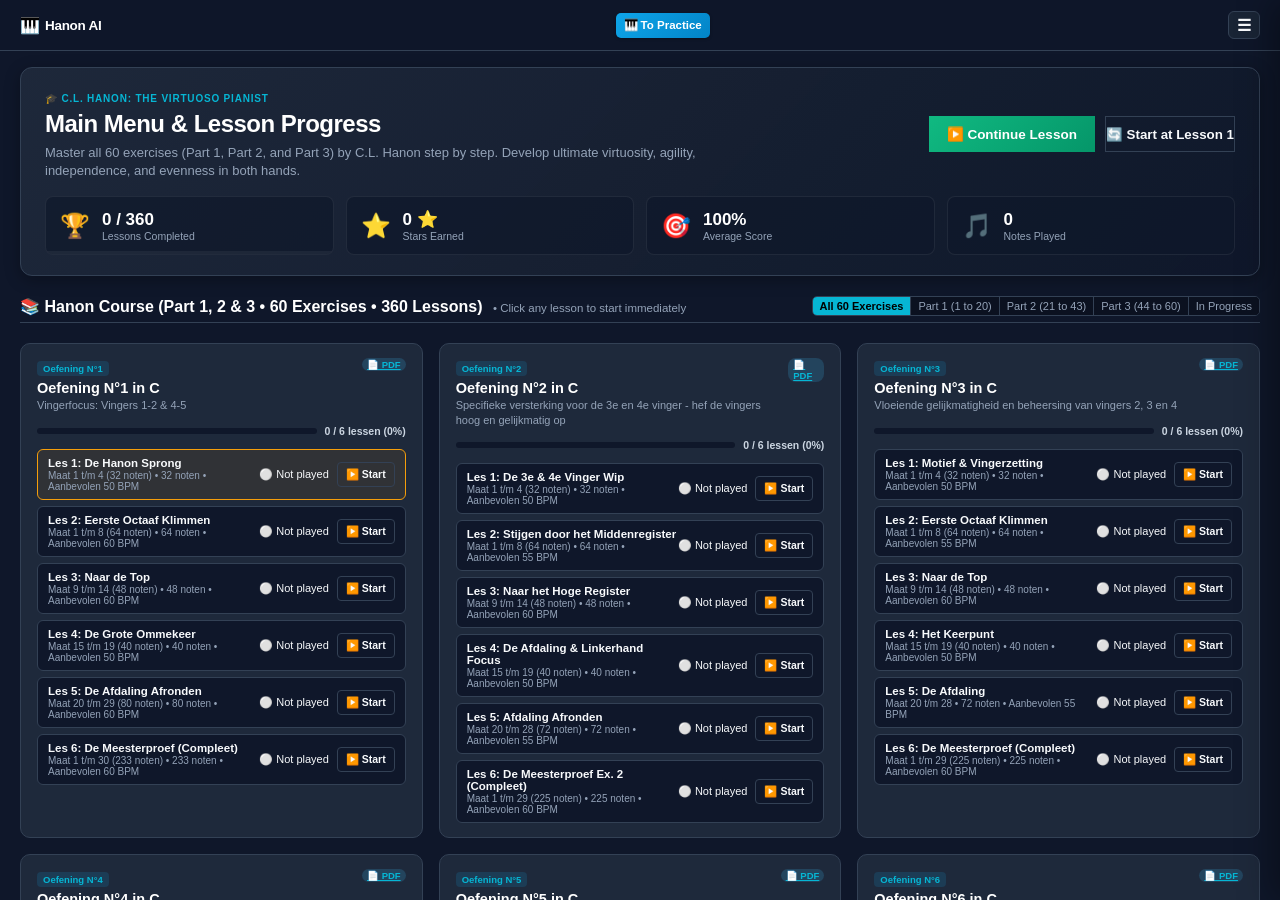
==== commit e4f9dc71: "feat(ui): add multi-language i18n, hamburger settings drawer, and elegant light mode theme" ====
--- a/index.html
+++ b/index.html
@@ -32,7 +32,7 @@
       <!-- Main Menu toggle button -->
       <button id="btn-toggle-menu" class="btn btn-sm btn-menu" title="Schakel tussen het hoofdmenu en de oefenruimte">
         <span id="toggle-menu-icon">🎹</span>
-        <span id="toggle-menu-text">Naar Oefening</span>
+        <span id="toggle-menu-text" data-i18n="btn_to_tutor">Naar Oefening</span>
       </button>
 
       <!-- Exercise select -->
@@ -53,17 +53,17 @@
       <!-- Hand selector (Standaard: Twee Handen) -->
       <div class="control-unit">
         <div class="btn-group-micro" id="hand-btn-group">
-          <button type="button" data-hand="rh" title="Alleen Rechterhand (Vioolsleutel)">🤚 R</button>
-          <button type="button" data-hand="lh" title="Alleen Linkerhand (Bassleutel)">✋ L</button>
-          <button type="button" class="active" data-hand="both" title="Beide Handen (Parallel / Tweehandig)">🤝 Beide</button>
+          <button type="button" data-hand="rh" data-i18n="hand_rh" title="Alleen Rechterhand (Vioolsleutel)">🤚 R</button>
+          <button type="button" data-hand="lh" data-i18n="hand_lh" title="Alleen Linkerhand (Bassleutel)">✋ L</button>
+          <button type="button" class="active" data-hand="both" data-i18n="hand_both" title="Beide Handen (Parallel / Tweehandig)">🤝 Beide</button>
         </div>
       </div>
 
       <!-- Mode selector -->
       <div class="control-unit">
         <div class="btn-group-micro" id="mode-btn-group">
-          <button type="button" class="active" data-mode="wait" title="Wacht rustig tot je de juiste noot aanslaat">🎯 Oefen</button>
-          <button type="button" data-mode="tempo" title="Metronoom tikt mee en meet timing">⏱️ Tempo</button>
+          <button type="button" class="active" data-mode="wait" data-i18n="mode_practice" title="Wacht rustig tot je de juiste noot aanslaat">🎯 Oefen</button>
+          <button type="button" data-mode="tempo" data-i18n="mode_tempo" title="Metronoom tikt mee en meet timing">⏱️ Tempo</button>
         </div>
       </div>
 
@@ -79,27 +79,27 @@
       <div class="header-actions">
         <button id="btn-start" class="btn btn-sm btn-primary" title="Start of pauzeer de les">
           <span id="start-btn-icon">▶️</span>
-          <span id="start-btn-text">Start</span>
+          <span id="start-btn-text" data-i18n="btn_start">Start</span>
         </button>
 
         <button id="btn-demo" class="btn btn-sm btn-outline" title="Laat de computer de geselecteerde maten voorspelen">
-          <span>🎧 Voor</span>
+          <span data-i18n="btn_demo">🎧 Voor</span>
         </button>
 
         <button id="btn-reset" class="btn btn-sm btn-secondary" title="Begin opnieuw vanaf de eerste noot">
-          <span>🔄 Reset</span>
+          <span data-i18n="btn_reset">🔄 Reset</span>
         </button>
 
         <button id="btn-history" class="btn btn-sm btn-outline" title="Bekijk eerdere resultaten en vooruitgang">
-          <span>📊 Voortgang</span>
+          <span data-i18n="btn_history">📊 Voortgang</span>
         </button>
 
         <button id="btn-insights" class="btn btn-sm btn-outline" title="Bekijk cursusverbeteringsstatistieken en knelpunten">
-          <span>📈 Inzichten</span>
+          <span data-i18n="btn_insights">📈 Inzichten</span>
         </button>
 
         <a href="./IMSLP91547-PMLP03129-Hanon_Final.pdf" data-pdf="hanon-full" target="_blank" class="btn btn-sm btn-outline btn-pdf" title="Open het volledige originele Hanon boek (116 pagina's)">
-          <span>📚 Boek PDF</span>
+          <span data-i18n="btn_pdf">📚 Boek PDF</span>
         </a>
       </div>
 
@@ -118,13 +118,18 @@
           <option value="virtual">💻 Scherm</option>
         </select>
       </div>
+
+      <!-- Hamburger Settings Menu Button (Always visible) -->
+      <button id="btn-hamburger" class="btn btn-sm btn-hamburger" title="Instellingen &amp; Opties" aria-label="Settings">
+        <span class="hamburger-icon">☰</span>
+      </button>
     </div>
 
     <!-- Secondary Row: Ultra-Compact Horizontal Score HUD & Integrated Coach Tip -->
     <div class="score-hud-compact">
       <!-- Target note badge -->
       <div class="hud-strip-item hud-target" id="hud-target-card" title="De te spelen noot">
-        <span class="hud-micro-label">DOEL:</span>
+        <span class="hud-micro-label" data-i18n="target_label">DOEL:</span>
         <span class="hud-target-note" id="hud-target-note">
           <strong id="target-note-name">C4</strong>
           <span id="target-hand-icon">🤚</span>
@@ -134,26 +139,26 @@
 
       <!-- Live Heard Pitch badge -->
       <div class="hud-strip-item hud-live" id="hud-live-card" title="Wat de microfoon op dit moment hoort">
-        <span class="hud-micro-label">HOORT:</span>
+        <span class="hud-micro-label" data-i18n="heard_label">HOORT:</span>
         <span class="hud-live-note" id="hud-live-note">
           <strong id="live-note-name">--</strong>
           <span id="live-hz" class="hud-hz"></span>
         </span>
-        <span class="hud-cents-desc" id="live-cents-desc">Wacht op aanslag...</span>
+        <span class="hud-cents-desc" id="live-cents-desc" data-i18n="waiting_strike">Wacht op aanslag...</span>
       </div>
 
       <!-- Score counters -->
       <div class="hud-strip-item hud-stats">
         <div class="stat-pill text-green" title="Aantal juiste aanslagen">
-          <span class="stat-label">GOED</span>
+          <span class="stat-label" data-i18n="stat_correct">GOED</span>
           <span class="stat-num" id="stat-correct">0</span>
         </div>
         <div class="stat-pill text-red" title="Aantal foutieve aanslagen">
-          <span class="stat-label">FOUT</span>
+          <span class="stat-label" data-i18n="stat_wrong">FOUT</span>
           <span class="stat-num" id="stat-wrong">0</span>
         </div>
         <div class="stat-pill text-gold" title="Nauwkeurigheid">
-          <span class="stat-label">SCORE</span>
+          <span class="stat-label" data-i18n="stat_score">SCORE</span>
           <span class="stat-num" id="stat-accuracy">100%</span>
         </div>
         <div class="stat-pill text-cyan" title="Reeks">
@@ -165,7 +170,7 @@
       <div class="hud-strip-item hud-progress">
         <div class="progress-info">
           <span id="stat-progress">Noot 0 / 233</span>
-          <span id="coach-state" class="coach-state-badge">GEREED</span>
+          <span id="coach-state" class="coach-state-badge" data-i18n="state_ready">GEREED</span>
         </div>
         <div class="progress-container-micro">
           <div class="progress-bar" id="lesson-progress-bar"></div>
@@ -189,18 +194,18 @@
       <div class="menu-hero-card">
         <div class="menu-hero-content">
           <div class="menu-hero-header">
-            <span class="menu-hero-badge">🎓 C.L. Hanon: De Virtuoze Pianist</span>
-            <h1 class="menu-hero-title">Hoofdmenu &amp; Lesvoortgang</h1>
-            <p class="menu-hero-subtitle">
+            <span class="menu-hero-badge" data-i18n="hero_badge">🎓 C.L. Hanon: De Virtuoze Pianist</span>
+            <h1 class="menu-hero-title" data-i18n="hero_title">Hoofdmenu &amp; Lesvoortgang</h1>
+            <p class="menu-hero-subtitle" data-i18n="hero_subtitle">
               Beheers alle 60 oefeningen (Deel 1, Deel 2 en Deel 3) van C.L. Hanon stap voor stap. Ontwikkel ultieme virtuositeit, soepelheid, onafhankelijkheid en gelijkmatigheid in beide handen.
             </p>
           </div>
           <div class="menu-hero-actions">
             <button id="menu-btn-resume" class="btn btn-primary btn-lg" title="Ga direct verder met de huidige les">
-              <span>▶️ Ga Verder Met Les</span>
+              <span data-i18n="btn_resume_lesson">▶️ Ga Verder Met Les</span>
             </button>
             <button id="menu-btn-restart-ex1" class="btn btn-outline" title="Start vanaf Oefening 1 Les 1">
-              <span>🔄 Start bij Les 1</span>
+              <span data-i18n="btn_start_les1">🔄 Start bij Les 1</span>
             </button>
           </div>
         </div>
@@ -211,7 +216,7 @@
             <span class="menu-stat-icon">🏆</span>
             <div class="menu-stat-info">
               <span class="menu-stat-val" id="menu-stat-completed">0 / 360</span>
-              <span class="menu-stat-lbl">Lessen Voltooid</span>
+              <span class="menu-stat-lbl" data-i18n="stat_lessons_done">Lessen Voltooid</span>
             </div>
             <div class="menu-stat-bar-track">
               <div class="menu-stat-bar-fill" id="menu-stat-completed-bar" style="width: 0%;"></div>
@@ -222,7 +227,7 @@
             <span class="menu-stat-icon">⭐️</span>
             <div class="menu-stat-info">
               <span class="menu-stat-val text-gold" id="menu-stat-stars">0 ⭐</span>
-              <span class="menu-stat-lbl">Behaalde Sterren</span>
+              <span class="menu-stat-lbl" data-i18n="stat_stars_won">Behaalde Sterren</span>
             </div>
           </div>
 
@@ -230,7 +235,7 @@
             <span class="menu-stat-icon">🎯</span>
             <div class="menu-stat-info">
               <span class="menu-stat-val text-green" id="menu-stat-accuracy">100%</span>
-              <span class="menu-stat-lbl">Gemiddelde Score</span>
+              <span class="menu-stat-lbl" data-i18n="stat_avg_accuracy">Gemiddelde Score</span>
             </div>
           </div>
 
@@ -238,7 +243,7 @@
             <span class="menu-stat-icon">🎵</span>
             <div class="menu-stat-info">
               <span class="menu-stat-val text-cyan" id="menu-stat-notes">0</span>
-              <span class="menu-stat-lbl">Noten Gespeeld</span>
+              <span class="menu-stat-lbl" data-i18n="stat_notes_played">Noten Gespeeld</span>
             </div>
           </div>
         </div>
@@ -247,15 +252,15 @@
       <!-- Filter & Search Toolbar -->
       <div class="menu-toolbar">
         <div class="menu-toolbar-left">
-          <span class="menu-section-title">📚 Hanon Cursus (Deel 1, 2 &amp; 3 • 60 Oefeningen • 360 Lessen)</span>
-          <span class="menu-section-desc">• Klik op een les om direct te starten</span>
+          <span class="menu-section-title" data-i18n="menu_section_title">📚 Hanon Cursus (Deel 1, 2 &amp; 3 • 60 Oefeningen • 360 Lessen)</span>
+          <span class="menu-section-desc" data-i18n="menu_section_desc">• Klik op een les om direct te starten</span>
         </div>
         <div class="btn-group-micro" id="menu-filter-group">
-          <button type="button" class="active" data-filter="all">Alle 60 Oefeningen</button>
-          <button type="button" data-filter="part1">Deel 1 (1 t/m 20)</button>
-          <button type="button" data-filter="part2">Deel 2 (21 t/m 43)</button>
-          <button type="button" data-filter="part3">Deel 3 (44 t/m 60)</button>
-          <button type="button" data-filter="started">Alleen Begonnen</button>
+          <button type="button" class="active" data-filter="all" data-i18n="filter_all">Alle 60 Oefeningen</button>
+          <button type="button" data-filter="part1" data-i18n="filter_part1">Deel 1 (1 t/m 20)</button>
+          <button type="button" data-filter="part2" data-i18n="filter_part2">Deel 2 (21 t/m 43)</button>
+          <button type="button" data-filter="part3" data-i18n="filter_part3">Deel 3 (44 t/m 60)</button>
+          <button type="button" data-filter="started" data-i18n="filter_started">Alleen Begonnen</button>
         </div>
       </div>
 
@@ -489,6 +494,104 @@
   <!-- Toast Notification Container -->
   <div class="app-toast-container" id="app-toast-container"></div>
 
+  <!-- Modern Settings Slide-Out Drawer & Backdrop Overlay -->
+  <div id="settings-overlay" class="drawer-overlay" style="display: none;"></div>
+
+  <aside id="settings-drawer" class="settings-drawer" aria-hidden="true">
+    <div class="drawer-header">
+      <div class="drawer-title-group">
+        <span class="drawer-icon">⚙️</span>
+        <h2 class="drawer-title" data-i18n="settings_title">Instellingen &amp; Opties</h2>
+      </div>
+      <button id="btn-close-settings" class="btn-drawer-close" title="Sluiten" aria-label="Close">✕</button>
+    </div>
+
+    <div class="drawer-content">
+      <!-- Section: Language Selector -->
+      <div class="drawer-section">
+        <h3 class="section-label" data-i18n="section_lang">🌐 Taal / Language</h3>
+        <div class="lang-grid" id="lang-picker-group">
+          <button type="button" class="lang-btn active" data-lang="nl">🇳🇱 Nederlands</button>
+          <button type="button" class="lang-btn" data-lang="en">🇬🇧 English</button>
+          <button type="button" class="lang-btn" data-lang="de">🇩🇪 Deutsch</button>
+          <button type="button" class="lang-btn" data-lang="fr">🇫🇷 Français</button>
+          <button type="button" class="lang-btn" data-lang="es">🇪🇸 Español</button>
+        </div>
+      </div>
+
+      <!-- Section: Theme & Appearance -->
+      <div class="drawer-section">
+        <h3 class="section-label" data-i18n="section_theme">🎨 Uiterlijk &amp; Thema</h3>
+        <div class="theme-picker-group" id="theme-picker-group">
+          <button type="button" class="theme-btn active" data-theme="dark">
+            <span data-i18n="theme_dark">🌙 Donker</span>
+          </button>
+          <button type="button" class="theme-btn" data-theme="light">
+            <span data-i18n="theme_light">☀️ Licht</span>
+          </button>
+          <button type="button" class="theme-btn" data-theme="auto">
+            <span data-i18n="theme_auto">💻 Systeem</span>
+          </button>
+        </div>
+      </div>
+
+      <!-- Section: Keyboard & Sheet Options -->
+      <div class="drawer-section">
+        <h3 class="section-label" data-i18n="section_keyboard">🎹 Klavier &amp; Notenbalk</h3>
+        <div class="drawer-toggle-row">
+          <label for="toggle-opt-brackets" data-i18n="opt_brackets">Toon zwevende handkaders boven toetsen</label>
+          <input type="checkbox" id="toggle-opt-brackets" class="switch-input" checked>
+        </div>
+        <div class="drawer-toggle-row">
+          <label for="toggle-opt-badges" data-i18n="opt_finger_badges">Toon vingerzetting badges op toetsen</label>
+          <input type="checkbox" id="toggle-opt-badges" class="switch-input" checked>
+        </div>
+        <div class="drawer-toggle-row">
+          <label for="toggle-opt-labels" data-i18n="opt_note_labels">Toon nootnamen op witte toetsen</label>
+          <input type="checkbox" id="toggle-opt-labels" class="switch-input" checked>
+        </div>
+      </div>
+
+      <!-- Section: Audio & Detection -->
+      <div class="drawer-section">
+        <h3 class="section-label" data-i18n="section_audio">🎙️ Geluid &amp; Detectie</h3>
+        <div class="drawer-slider-row">
+          <div class="slider-label-group">
+            <span data-i18n="opt_sensitivity">Microfoongevoeligheid</span>
+            <strong id="drawer-sens-val">12</strong>
+          </div>
+          <input type="range" id="drawer-sens-slider" min="1" max="50" value="12" class="drawer-slider">
+        </div>
+        <div class="drawer-toggle-row">
+          <label for="toggle-opt-metro-sound" data-i18n="opt_metronome_sound">Metronoom klikgeluid actief</label>
+          <input type="checkbox" id="toggle-opt-metro-sound" class="switch-input" checked>
+        </div>
+      </div>
+
+      <!-- Section: Data & Progress Management -->
+      <div class="drawer-section">
+        <h3 class="section-label" data-i18n="section_data">📊 Voortgang &amp; Gegevens</h3>
+        <div class="drawer-buttons-stack">
+          <button type="button" id="btn-export-progress" class="btn btn-outline btn-block" data-i18n="btn_export_data">
+            💾 Exporteer Voortgang (JSON)
+          </button>
+          <button type="button" id="btn-import-trigger" class="btn btn-outline btn-block" data-i18n="btn_import_data">
+            📂 Importeer Voortgang
+          </button>
+          <input type="file" id="import-file-input" accept=".json" style="display: none;">
+          <button type="button" id="btn-reset-all-progress" class="btn btn-danger-outline btn-block" data-i18n="btn_reset_data">
+            🗑️ Wis Alle Voortgang
+          </button>
+        </div>
+      </div>
+    </div>
+
+    <div class="drawer-footer">
+      <span>Hanon AI Piano Tutor v2.2 • C.L. Hanon (1819–1900)</span>
+    </div>
+  </aside>
+
+  <script src="./static/i18n.js"></script>
   <script src="./static/sheet_renderer.js"></script>
   <script src="./static/app.js"></script>
 </body>
--- a/static/styles.css
+++ b/static/styles.css
@@ -2107,3 +2107,490 @@
   border-radius: 4px;
 }
 
+/* ==========================================================================
+   Light Mode Theme ([data-theme="light"])
+   ========================================================================== */
+[data-theme="light"] {
+  --bg-primary: #f8fafc;
+  --bg-secondary: #ffffff;
+  --bg-card: #ffffff;
+  --bg-card-hover: #f1f5f9;
+  --accent-gold: #d97706;
+  --accent-cyan: #0284c7;
+  --accent-green: #059669;
+  --accent-red: #dc2626;
+  --text-primary: #0f172a;
+  --text-muted: #64748b;
+  --border-color: #cbd5e1;
+}
+
+[data-theme="light"] body {
+  background-color: var(--bg-primary);
+  color: var(--text-primary);
+}
+
+[data-theme="light"] .app-header {
+  background-color: rgba(255, 255, 255, 0.96);
+  border-bottom: 1px solid #e2e8f0;
+  box-shadow: 0 1px 6px rgba(0, 0, 0, 0.05);
+}
+
+[data-theme="light"] body.in-menu-view .app-header {
+  background-color: rgba(255, 255, 255, 0.98);
+  border-bottom: 1px solid #e2e8f0;
+}
+
+[data-theme="light"] .select-micro,
+[data-theme="light"] .input-bpm-micro {
+  background: #ffffff;
+  border-color: #cbd5e1;
+  color: #0f172a;
+}
+
+[data-theme="light"] .btn-group-micro {
+  background: #f1f5f9;
+  border-color: #e2e8f0;
+}
+
+[data-theme="light"] .btn-group-micro button {
+  color: #475569;
+}
+
+[data-theme="light"] .btn-group-micro button.active {
+  background: #ffffff;
+  color: #0284c7;
+  box-shadow: 0 1px 3px rgba(0, 0, 0, 0.08);
+}
+
+[data-theme="light"] .btn-outline {
+  background: #ffffff;
+  border-color: #cbd5e1;
+  color: #1e293b;
+}
+
+[data-theme="light"] .btn-outline:hover {
+  background: #f1f5f9;
+  border-color: #94a3b8;
+}
+
+[data-theme="light"] .btn-secondary {
+  background: #f1f5f9;
+  border-color: #cbd5e1;
+  color: #1e293b;
+}
+
+[data-theme="light"] .btn-secondary:hover {
+  background: #e2e8f0;
+}
+
+[data-theme="light"] .score-hud-compact {
+  background: #f8fafc;
+  border-color: #e2e8f0;
+}
+
+[data-theme="light"] .hud-strip-item {
+  background: #ffffff;
+  border-color: #e2e8f0;
+  box-shadow: 0 1px 3px rgba(0, 0, 0, 0.03);
+}
+
+[data-theme="light"] .coach-ticker {
+  background: #eff6ff;
+  border-color: #bfdbfe;
+  color: #1e3a8a;
+}
+
+[data-theme="light"] .coach-ticker strong {
+  color: #1d4ed8;
+}
+
+[data-theme="light"] .sheet-container {
+  background: #ffffff;
+  border-color: #e2e8f0;
+  box-shadow: 0 1px 4px rgba(0, 0, 0, 0.04);
+}
+
+[data-theme="light"] .piano-keyboard-wrapper {
+  background: #f8fafc;
+  border-color: #e2e8f0;
+}
+
+[data-theme="light"] .piano-container {
+  background: #e2e8f0;
+}
+
+[data-theme="light"] .white-key {
+  background: linear-gradient(180deg, #ffffff 0%, #f8fafc 85%, #e2e8f0 100%);
+  border-color: #cbd5e1;
+}
+
+[data-theme="light"] .white-key:hover {
+  background: #f1f5f9;
+}
+
+[data-theme="light"] .white-key .key-label {
+  color: #475569;
+}
+
+[data-theme="light"] .black-key {
+  background: linear-gradient(180deg, #1e293b 0%, #0f172a 100%);
+}
+
+[data-theme="light"] .piano-hand-guide-bar {
+  background: #f8fafc;
+  border-color: #e2e8f0;
+}
+
+[data-theme="light"] .hand-guide-card {
+  background: #ffffff;
+  border-color: #e2e8f0;
+  box-shadow: 0 1px 3px rgba(0, 0, 0, 0.04);
+}
+
+[data-theme="light"] .hfinger-pill {
+  background: #f1f5f9;
+  border-color: #cbd5e1;
+  color: #1e293b;
+}
+
+[data-theme="light"] .menu-hero-card {
+  background: linear-gradient(135deg, #eff6ff 0%, #f0fdf4 100%);
+  border-color: #bfdbfe;
+  box-shadow: 0 4px 16px rgba(0, 0, 0, 0.05);
+}
+
+[data-theme="light"] .menu-stat-card {
+  background: #ffffff;
+  border-color: #e2e8f0;
+  box-shadow: 0 2px 6px rgba(0, 0, 0, 0.04);
+}
+
+[data-theme="light"] .menu-ex-card {
+  background: #ffffff;
+  border-color: #e2e8f0;
+  box-shadow: 0 2px 8px rgba(0, 0, 0, 0.04);
+}
+
+[data-theme="light"] .menu-ex-card:hover {
+  background: #ffffff;
+  border-color: #3b82f6;
+  box-shadow: 0 6px 20px rgba(59, 130, 246, 0.12);
+}
+
+[data-theme="light"] .menu-lesson-row {
+  background: #f8fafc;
+  border-color: #e2e8f0;
+}
+
+[data-theme="light"] .menu-lesson-row:hover {
+  background: #f1f5f9;
+  border-color: #0284c7;
+}
+
+[data-theme="light"] .menu-lesson-name {
+  color: #0f172a;
+}
+
+[data-theme="light"] .menu-progress-track {
+  background: #e2e8f0;
+}
+
+[data-theme="light"] .modal-content {
+  background: #ffffff;
+  border-color: #e2e8f0;
+  color: #0f172a;
+}
+
+/* ==========================================================================
+   Hamburger Button & Slide-Out Settings Drawer
+   ========================================================================== */
+.btn-hamburger {
+  background: rgba(30, 41, 59, 0.75);
+  border: 1px solid var(--border-color);
+  color: var(--text-primary);
+  width: 32px;
+  height: 28px;
+  display: inline-flex;
+  align-items: center;
+  justify-content: center;
+  border-radius: 6px;
+  cursor: pointer;
+  font-size: 16px;
+  transition: all 0.15s ease;
+  flex-shrink: 0;
+  margin-left: 4px;
+}
+
+.btn-hamburger:hover {
+  background: var(--bg-card-hover);
+  border-color: var(--accent-cyan);
+  color: var(--accent-cyan);
+  transform: scale(1.05);
+}
+
+[data-theme="light"] .btn-hamburger {
+  background: #ffffff;
+  border-color: #cbd5e1;
+  color: #0f172a;
+  box-shadow: 0 1px 3px rgba(0, 0, 0, 0.06);
+}
+
+[data-theme="light"] .btn-hamburger:hover {
+  background: #f1f5f9;
+  border-color: var(--accent-cyan);
+}
+
+/* Drawer Backdrop Overlay */
+.drawer-overlay {
+  position: fixed;
+  top: 0;
+  left: 0;
+  width: 100vw;
+  height: 100vh;
+  background: rgba(0, 0, 0, 0.55);
+  backdrop-filter: blur(4px);
+  z-index: 100;
+  transition: opacity 0.25s ease;
+}
+
+/* Slide-Out Drawer */
+.settings-drawer {
+  position: fixed;
+  top: 0;
+  right: 0;
+  width: 360px;
+  max-width: 90vw;
+  height: 100vh;
+  background: var(--bg-secondary);
+  border-left: 1px solid var(--border-color);
+  box-shadow: -8px 0 32px rgba(0, 0, 0, 0.35);
+  z-index: 101;
+  display: flex;
+  flex-direction: column;
+  transform: translateX(100%);
+  transition: transform 0.28s cubic-bezier(0.16, 1, 0.3, 1);
+  overflow: hidden;
+}
+
+.settings-drawer.open {
+  transform: translateX(0);
+}
+
+.drawer-header {
+  display: flex;
+  align-items: center;
+  justify-content: space-between;
+  padding: 14px 18px;
+  border-bottom: 1px solid var(--border-color);
+  background: rgba(15, 23, 42, 0.4);
+}
+
+[data-theme="light"] .drawer-header {
+  background: #f8fafc;
+}
+
+.drawer-title-group {
+  display: flex;
+  align-items: center;
+  gap: 8px;
+}
+
+.drawer-icon {
+  font-size: 18px;
+}
+
+.drawer-title {
+  font-size: 15px;
+  font-weight: 800;
+  color: var(--text-primary);
+}
+
+.btn-drawer-close {
+  background: transparent;
+  border: none;
+  color: var(--text-muted);
+  font-size: 18px;
+  font-weight: 700;
+  cursor: pointer;
+  padding: 4px 8px;
+  border-radius: 4px;
+  transition: all 0.15s ease;
+}
+
+.btn-drawer-close:hover {
+  color: var(--accent-red);
+  background: rgba(239, 68, 68, 0.1);
+}
+
+.drawer-content {
+  flex: 1;
+  overflow-y: auto;
+  padding: 16px 18px;
+  display: flex;
+  flex-direction: column;
+  gap: 18px;
+}
+
+.drawer-section {
+  display: flex;
+  flex-direction: column;
+  gap: 8px;
+}
+
+.section-label {
+  font-size: 12px;
+  font-weight: 800;
+  color: var(--text-muted);
+  text-transform: uppercase;
+  letter-spacing: 0.5px;
+}
+
+/* Language Grid Buttons */
+.lang-grid {
+  display: grid;
+  grid-template-columns: 1fr 1fr;
+  gap: 6px;
+}
+
+.lang-btn {
+  background: var(--bg-primary);
+  border: 1px solid var(--border-color);
+  color: var(--text-primary);
+  padding: 7px 10px;
+  border-radius: 6px;
+  font-size: 12px;
+  font-weight: 700;
+  cursor: pointer;
+  display: flex;
+  align-items: center;
+  gap: 6px;
+  transition: all 0.15s ease;
+}
+
+.lang-btn:hover {
+  background: var(--bg-card-hover);
+  border-color: var(--accent-cyan);
+}
+
+.lang-btn.active {
+  background: rgba(6, 182, 212, 0.15);
+  border-color: var(--accent-cyan);
+  color: var(--accent-cyan);
+  box-shadow: 0 0 8px rgba(6, 182, 212, 0.25);
+}
+
+/* Theme Picker Buttons */
+.theme-picker-group {
+  display: flex;
+  gap: 6px;
+}
+
+.theme-btn {
+  flex: 1;
+  background: var(--bg-primary);
+  border: 1px solid var(--border-color);
+  color: var(--text-primary);
+  padding: 8px 6px;
+  border-radius: 6px;
+  font-size: 11.5px;
+  font-weight: 700;
+  cursor: pointer;
+  display: flex;
+  align-items: center;
+  justify-content: center;
+  gap: 5px;
+  transition: all 0.15s ease;
+}
+
+.theme-btn:hover {
+  background: var(--bg-card-hover);
+  border-color: var(--accent-gold);
+}
+
+.theme-btn.active {
+  background: rgba(245, 158, 11, 0.15);
+  border-color: var(--accent-gold);
+  color: var(--accent-gold);
+}
+
+/* Toggle row */
+.drawer-toggle-row {
+  display: flex;
+  align-items: center;
+  justify-content: space-between;
+  padding: 6px 0;
+  font-size: 12px;
+  color: var(--text-primary);
+}
+
+.drawer-toggle-row label {
+  cursor: pointer;
+  user-select: none;
+}
+
+.switch-input {
+  width: 18px;
+  height: 18px;
+  accent-color: var(--accent-cyan);
+  cursor: pointer;
+}
+
+/* Slider row */
+.drawer-slider-row {
+  display: flex;
+  flex-direction: column;
+  gap: 4px;
+}
+
+.slider-label-group {
+  display: flex;
+  justify-content: space-between;
+  font-size: 11.5px;
+  color: var(--text-muted);
+}
+
+.drawer-slider {
+  width: 100%;
+  accent-color: var(--accent-cyan);
+  cursor: pointer;
+}
+
+/* Data Buttons */
+.drawer-buttons-stack {
+  display: flex;
+  flex-direction: column;
+  gap: 6px;
+}
+
+.btn-block {
+  width: 100%;
+  text-align: center;
+  justify-content: center;
+}
+
+.btn-danger-outline {
+  background: transparent;
+  border: 1px solid rgba(239, 68, 68, 0.4);
+  color: #ef4444;
+  padding: 6px 12px;
+  border-radius: 5px;
+  font-size: 11.5px;
+  font-weight: 700;
+  cursor: pointer;
+  transition: all 0.15s ease;
+}
+
+.btn-danger-outline:hover {
+  background: rgba(239, 68, 68, 0.1);
+  border-color: #ef4444;
+}
+
+.drawer-footer {
+  padding: 10px 18px;
+  border-top: 1px solid var(--border-color);
+  font-size: 10px;
+  color: var(--text-muted);
+  text-align: center;
+  background: rgba(15, 23, 42, 0.2);
+}
+
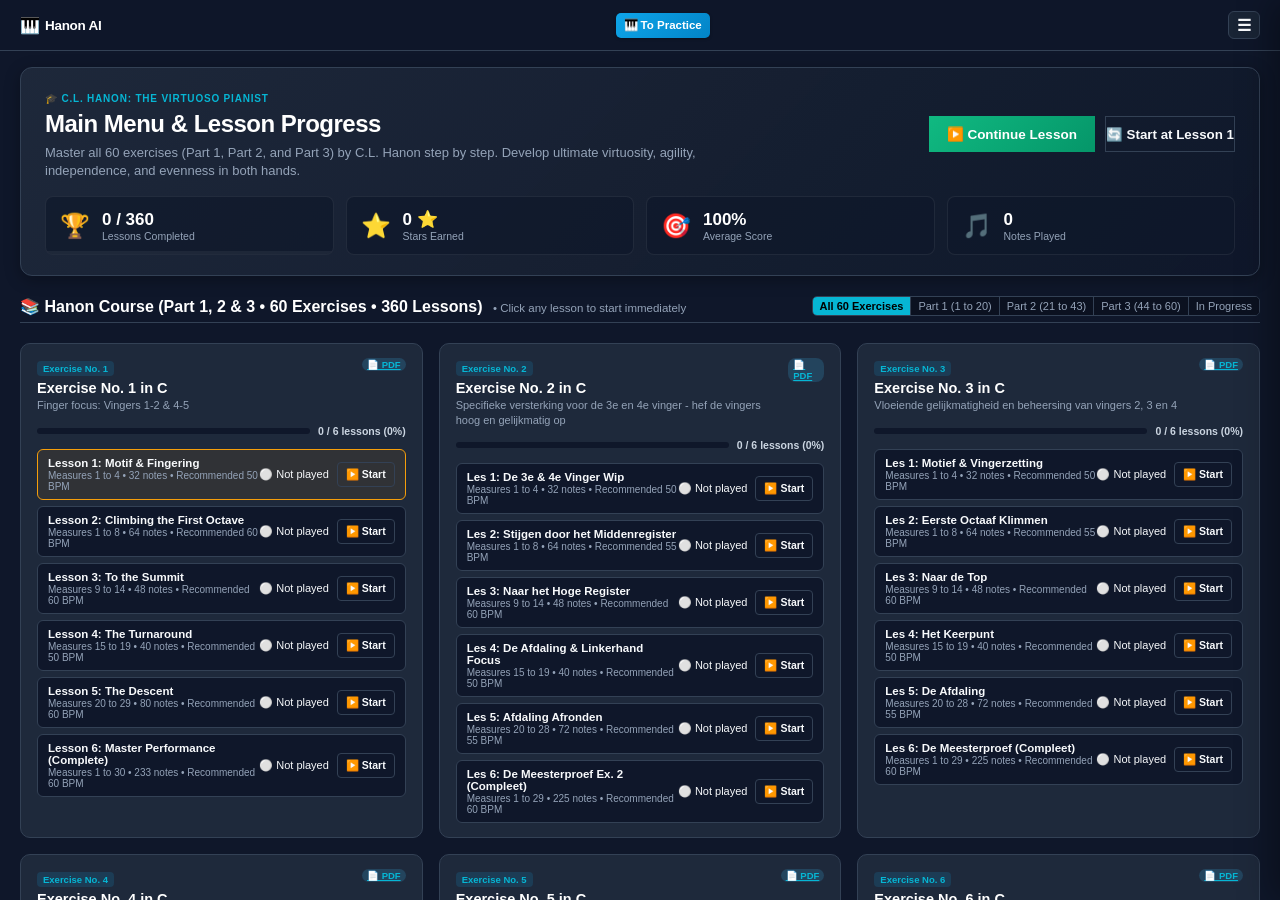
==== commit 6c3e3359: "feat(i18n): localize dynamic main menu cards, lessons, HUD indicators, modals, and audio sources" ====
--- a/index.html
+++ b/index.html
@@ -108,7 +108,7 @@
           <canvas id="wave-canvas" width="60" height="18"></canvas>
         </div>
         <div class="mic-sens-inline" title="Ruisdrempel">
-          <label for="mic-sensitivity" class="control-label-micro">Drempel</label>
+          <label for="mic-sensitivity" class="control-label-micro" data-i18n="threshold">Drempel</label>
           <input type="range" id="mic-sensitivity" min="1" max="50" value="12">
         </div>
         <select id="audio-source-select" class="select-micro" title="Selecteer invoerbron">
@@ -278,14 +278,14 @@
       <div class="sheet-header">
         <div class="sheet-header-left">
           <span id="sheet-title">🎼 C. L. Hanon - The Virtuoso Pianist • Oefening N°1 in C</span>
-          <a id="sheet-pdf-link" href="./Exercise%20N%C2%B01%20in%20C.pdf" target="_blank" class="badge badge-cyan" title="Open PDF van deze oefening">
+          <a id="sheet-pdf-link" href="./Exercise%20N%C2%B01%20in%20C.pdf" target="_blank" class="badge badge-cyan" title="Open PDF van deze oefening" data-i18n="sheet_pdf_btn">
             📄 Oefening PDF
           </a>
           <div class="sheet-view-toggle btn-group-micro" id="sheet-view-toggle">
-            <button type="button" class="active" id="btn-view-vector" data-view="vector" title="Dynamische vector notenbalk (haarscherp, interactief)">
+            <button type="button" class="active" id="btn-view-vector" data-view="vector" title="Dynamische vector notenbalk (haarscherp, interactief)" data-i18n="sheet_vector_toggle">
               🎼 Dynamische Notenbalk (Vector)
             </button>
-            <button type="button" id="btn-view-pdf" data-view="pdf" title="Originele PDF scan">
+            <button type="button" id="btn-view-pdf" data-view="pdf" title="Originele PDF scan" data-i18n="sheet_pdf_toggle">
               📄 PDF Scan
             </button>
           </div>
@@ -379,22 +379,22 @@
   <div class="modal-backdrop" id="score-modal">
     <div class="modal-box">
       <div class="modal-stars" id="modal-stars">⭐️⭐️⭐️⭐️⭐️</div>
-      <h2 class="modal-title" id="modal-title">Les Voltooid!</h2>
-      <p class="modal-subtitle" id="modal-subtitle">
+      <h2 class="modal-title" id="modal-title" data-i18n="modal_lesson_complete">Les Voltooid!</h2>
+      <p class="modal-subtitle" id="modal-subtitle" data-i18n="modal_lesson_subtitle">
         Geweldige prestatie op de Hanon methode
       </p>
 
       <div class="modal-stats">
         <div class="modal-stat-card">
-          <div class="modal-stat-label">GOED</div>
+          <div class="modal-stat-label" data-i18n="stat_correct">GOED</div>
           <div class="modal-stat-val text-green" id="modal-stat-correct">0</div>
         </div>
         <div class="modal-stat-card">
-          <div class="modal-stat-label">FOUT</div>
+          <div class="modal-stat-label" data-i18n="stat_wrong">FOUT</div>
           <div class="modal-stat-val text-red" id="modal-stat-wrong">0</div>
         </div>
         <div class="modal-stat-card">
-          <div class="modal-stat-label">SCORE</div>
+          <div class="modal-stat-label" data-i18n="stat_score">SCORE</div>
           <div class="modal-stat-val text-gold" id="modal-stat-accuracy">100%</div>
         </div>
       </div>
@@ -404,10 +404,10 @@
       </div>
 
       <div class="modal-actions">
-        <button id="modal-btn-retry" class="btn btn-secondary">🔄 Opnieuw Proberen</button>
-        <button id="modal-btn-next" class="btn btn-primary">Volgende Les ▶️</button>
-        <button id="modal-btn-menu" class="btn btn-outline">🏠 Naar Hoofdmenu</button>
-        <button id="modal-btn-close" class="btn btn-outline">Sluiten</button>
+        <button id="modal-btn-retry" class="btn btn-secondary" data-i18n="modal_btn_retry">🔄 Opnieuw Proberen</button>
+        <button id="modal-btn-next" class="btn btn-primary" data-i18n="modal_btn_next">Volgende Les ▶️</button>
+        <button id="modal-btn-menu" class="btn btn-outline" data-i18n="modal_btn_menu">🏠 Naar Hoofdmenu</button>
+        <button id="modal-btn-close" class="btn btn-outline" data-i18n="modal_btn_close">Sluiten</button>
       </div>
     </div>
   </div>
@@ -415,8 +415,8 @@
   <!-- History Modal -->
   <div class="modal-backdrop" id="history-modal">
     <div class="modal-box modal-box-wide">
-      <h2 class="modal-title">📊 Jouw Hanon Voortgang</h2>
-      <p class="modal-subtitle">
+      <h2 class="modal-title" data-i18n="history_title">📊 Jouw Hanon Voortgang</h2>
+      <p class="modal-subtitle" data-i18n="history_subtitle">
         Overzicht van gespeelde sessies en verbeteringen
       </p>
 
@@ -424,12 +424,12 @@
         <table class="data-table">
           <thead>
             <tr>
-              <th>Datum &amp; Tijd</th>
-              <th>Oefening</th>
-              <th>Les</th>
-              <th>Hand</th>
-              <th>Goed / Fout</th>
-              <th>Score</th>
+              <th data-i18n="history_col_date">Datum &amp; Tijd</th>
+              <th data-i18n="history_col_exercise">Oefening</th>
+              <th data-i18n="history_col_lesson">Les</th>
+              <th data-i18n="history_col_hand">Hand</th>
+              <th data-i18n="history_col_score">Goed / Fout</th>
+              <th data-i18n="history_col_acc">Score</th>
             </tr>
           </thead>
           <tbody id="history-table-body">
@@ -439,7 +439,7 @@
       </div>
 
       <div class="modal-actions">
-        <button id="history-btn-close" class="btn btn-primary">Sluiten</button>
+        <button id="history-btn-close" class="btn btn-primary" data-i18n="modal_btn_close">Sluiten</button>
       </div>
     </div>
   </div>
@@ -447,46 +447,46 @@
   <!-- Course Telemetry & Improvement Insights Modal -->
   <div class="modal-backdrop" id="insights-modal">
     <div class="modal-box modal-box-wide">
-      <h2 class="modal-title">📈 Cursusinzichten &amp; Verbeteranalyse</h2>
-      <p class="modal-subtitle">
+      <h2 class="modal-title" data-i18n="insights_title">📈 Cursusinzichten &amp; Verbeteranalyse</h2>
+      <p class="modal-subtitle" data-i18n="insights_subtitle">
         Pedagogische telemetrie voor het continu verbeteren van lesopbouw en vingerbeheersing
       </p>
 
       <div class="insights-summary-grid">
         <div class="insight-metric-card">
-          <div class="metric-label">TOTAAL NOTEN</div>
+          <div class="metric-label" data-i18n="insights_tot_notes">TOTAAL NOTEN</div>
           <div class="metric-val" id="ins-total-notes">--</div>
         </div>
         <div class="insight-metric-card">
-          <div class="metric-label">GEM. ACCURATESSE</div>
+          <div class="metric-label" data-i18n="insights_avg_acc">GEM. ACCURATESSE</div>
           <div class="metric-val text-green" id="ins-avg-acc">--</div>
         </div>
         <div class="insight-metric-card">
-          <div class="metric-label">REACTIETIJD</div>
+          <div class="metric-label" data-i18n="insights_latency">REACTIETIJD</div>
           <div class="metric-val text-cyan" id="ins-avg-latency">-- ms</div>
         </div>
         <div class="insight-metric-card">
-          <div class="metric-label">AARZELING / PAUZE</div>
+          <div class="metric-label" data-i18n="insights_hesitation">AARZELING / PAUZE</div>
           <div class="metric-val text-gold" id="ins-hesitation">--</div>
         </div>
       </div>
 
       <div class="insights-section">
-        <h3 class="insights-section-title">🎯 Knelpunt Maten in de Oefening</h3>
+        <h3 class="insights-section-title" data-i18n="insights_bottlenecks">🎯 Knelpunt Maten in de Oefening</h3>
         <div id="ins-bottlenecks-list" class="bottlenecks-list">
           <!-- Dynamically populated -->
         </div>
       </div>
 
       <div class="insights-section">
-        <h3 class="insights-section-title">💡 Pedagogische Aanbevelingen voor Lesverbetering</h3>
+        <h3 class="insights-section-title" data-i18n="insights_recs">💡 Pedagogische Aanbevelingen voor Lesverbetering</h3>
         <div id="ins-recommendations-list" class="recommendations-list">
           <!-- Dynamically populated -->
         </div>
       </div>
 
       <div class="modal-actions">
-        <button id="insights-btn-close" class="btn btn-primary">Sluiten</button>
+        <button id="insights-btn-close" class="btn btn-primary" data-i18n="modal_btn_close">Sluiten</button>
       </div>
     </div>
   </div>
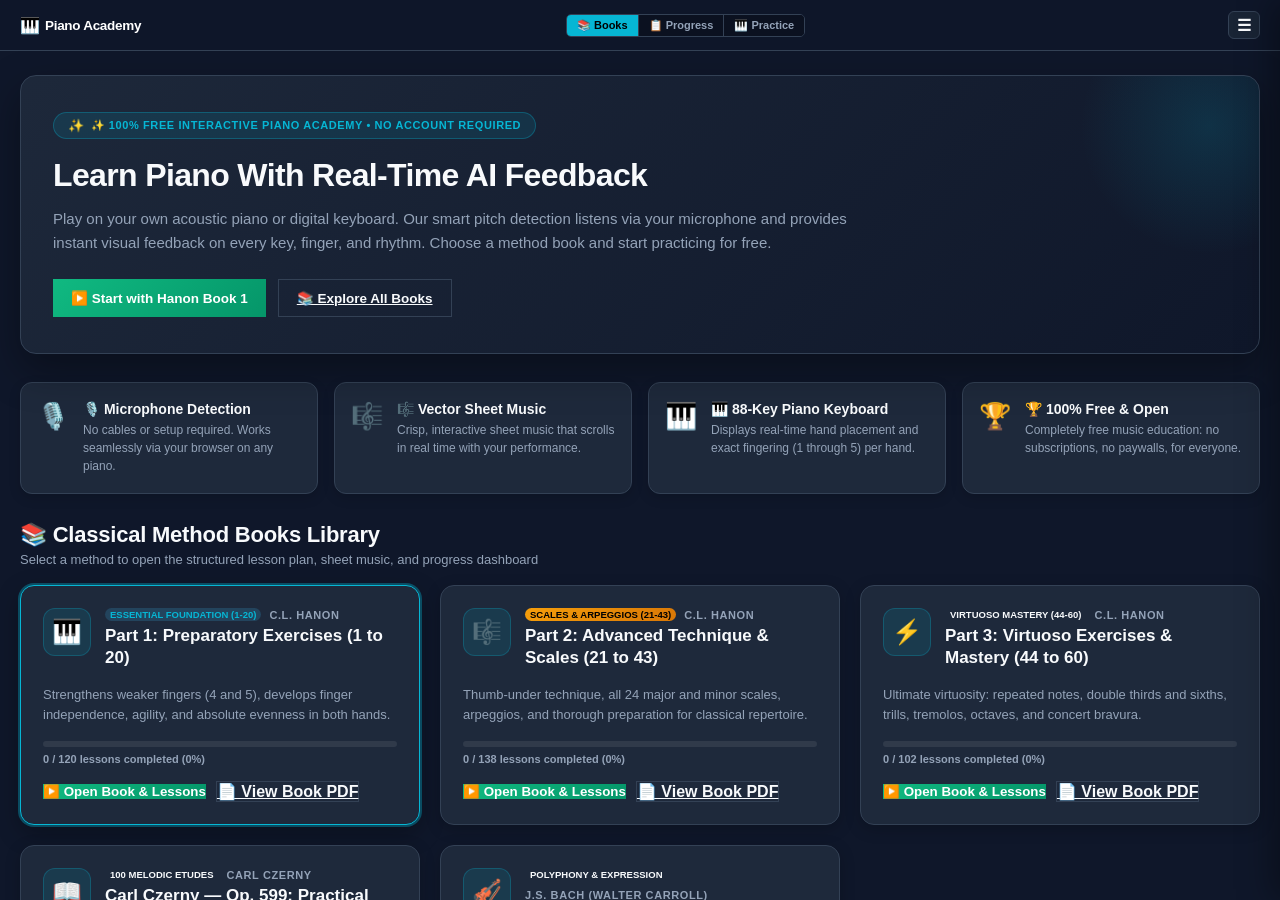
==== commit 94de78ce: "Add Books Hub landing view, split Hanon into 3 parts, and integrate Czerny & Bach method books" ====
--- a/index.html
+++ b/index.html
@@ -24,16 +24,26 @@
   <header class="app-header">
     <!-- Top Row: Brand, Exercise & Lesson pickers, Hand & Mode buttons, Tempo, Actions, Mic Monitor -->
     <div class="header-row-primary">
-      <div class="brand">
+      <div class="brand" id="brand-home-link" title="Naar Boeken Bibliotheek" style="cursor: pointer;">
         <span class="brand-icon">🎹</span>
-        <span class="brand-title">Hanon AI</span>
-      </div>
-
-      <!-- Main Menu toggle button -->
-      <button id="btn-toggle-menu" class="btn btn-sm btn-menu" title="Schakel tussen het hoofdmenu en de oefenruimte">
-        <span id="toggle-menu-icon">🎹</span>
-        <span id="toggle-menu-text" data-i18n="btn_to_tutor">Naar Oefening</span>
-      </button>
+        <span class="brand-title" data-i18n="brand_title">Piano Academie</span>
+      </div>
+
+      <!-- Quick View Navigation: Books Hub, Progress, Tutor -->
+      <div class="header-nav-views btn-group-micro" id="header-nav-views">
+        <button type="button" id="btn-nav-hub" class="active" title="Boeken Bibliotheek &amp; Overzicht">
+          <span data-i18n="btn_nav_books">📚 Boeken</span>
+        </button>
+        <button type="button" id="btn-nav-menu" title="Lesvoortgang van huidig boek">
+          <span data-i18n="btn_nav_progress">📋 Voortgang</span>
+        </button>
+        <button type="button" id="btn-nav-tutor" title="Interactieve Partituur &amp; Klavier">
+          <span data-i18n="btn_nav_practice">🎹 Oefenen</span>
+        </button>
+      </div>
+
+      <!-- Legacy toggle button alias kept for compatibility -->
+      <button id="btn-toggle-menu" style="display: none;"></button>
 
       <!-- Exercise select -->
       <div class="control-unit">
@@ -187,16 +197,103 @@
     </div>
   </header>
 
-  <!-- Main Menu View: Progress Dashboard & Lesson Navigator (Default View) -->
-  <div id="view-main-menu" class="main-menu-view" style="display: block;">
+  <!-- TIER 1: Academy Home / Boeken Hub (Wervende Index Pagina) -->
+  <div id="view-books-hub" class="books-hub-view" style="display: block;">
+    <div class="hub-container">
+      
+      <!-- Wervende Hero Sectie -->
+      <section class="hub-hero-card">
+        <div class="hub-hero-content">
+          <div class="hub-hero-badge">
+            <span class="hub-badge-sparkle">✨</span>
+            <span data-i18n="hub_hero_badge">100% Gratis Interactieve Piano Academie • Geen Account Nodig</span>
+          </div>
+          <h1 class="hub-hero-title" data-i18n="hub_hero_title">Leer Pianospelen Met Real-Time AI Feedback</h1>
+          <p class="hub-hero-subtitle" data-i18n="hub_hero_subtitle">
+            Speel op je eigen akoestische piano of digitale keyboard. Onze slimme microfoondetectie luistert direct mee en geeft live feedback op elke toets, vinger en timing. Kies een lesboek en begin meteen gratis met oefenen.
+          </p>
+          <div class="hub-hero-actions">
+            <button type="button" id="hub-btn-start-primary" class="btn btn-primary btn-lg">
+              <span data-i18n="hub_btn_start_hanon1">▶️ Start met Hanon Boek 1</span>
+            </button>
+            <a href="#books-catalog-section" class="btn btn-outline btn-lg" id="hub-btn-scroll-books">
+              <span data-i18n="hub_btn_explore_books">📚 Bekijk Alle Boeken</span>
+            </a>
+          </div>
+        </div>
+      </section>
+
+      <!-- 4 Visuele Feature Pilaren / Voordelen -->
+      <section class="hub-features-grid">
+        <div class="hub-feature-card">
+          <div class="hub-feature-icon-wrap">🎙️</div>
+          <div class="hub-feature-text">
+            <h3 class="hub-feature-title" data-i18n="hub_feature_mic_title">Microfoondetectie</h3>
+            <p class="hub-feature-desc" data-i18n="hub_feature_mic_desc">Geen speciale kabels nodig. Werkt via je browser met elke piano of keyboard.</p>
+          </div>
+        </div>
+        <div class="hub-feature-card">
+          <div class="hub-feature-icon-wrap">🎼</div>
+          <div class="hub-feature-text">
+            <h3 class="hub-feature-title" data-i18n="hub_feature_sheet_title">Vector Partituren</h3>
+            <p class="hub-feature-desc" data-i18n="hub_feature_sheet_desc">Haarscherpe, dynamische partituur die synchroon met jouw spel meeloopt.</p>
+          </div>
+        </div>
+        <div class="hub-feature-card">
+          <div class="hub-feature-icon-wrap">🎹</div>
+          <div class="hub-feature-text">
+            <h3 class="hub-feature-title" data-i18n="hub_feature_piano_title">88-Toetsen Klavier</h3>
+            <p class="hub-feature-desc" data-i18n="hub_feature_piano_desc">Toont live handposities en de exacte vingerzetting (vinger 1 t/m 5) per hand.</p>
+          </div>
+        </div>
+        <div class="hub-feature-card">
+          <div class="hub-feature-icon-wrap">🏆</div>
+          <div class="hub-feature-text">
+            <h3 class="hub-feature-title" data-i18n="hub_feature_free_title">Vrij &amp; Toegankelijk</h3>
+            <p class="hub-feature-desc" data-i18n="hub_feature_free_desc">100% gratis leergang: geen abonnement, geen betaalmuur, voor iedereen.</p>
+          </div>
+        </div>
+      </section>
+
+      <!-- Boeken Bibliotheek Sectie -->
+      <section class="hub-books-section" id="books-catalog-section">
+        <div class="hub-section-header">
+          <div>
+            <h2 class="hub-section-title" data-i18n="hub_section_title">📚 Klassieke Lesmethodes &amp; Boeken</h2>
+            <p class="hub-section-sub" data-i18n="hub_section_desc">Kies een methode om de gestructureerde lessen, partituren en voortgang te openen</p>
+          </div>
+        </div>
+
+        <div class="books-grid" id="books-catalog-grid">
+          <!-- Dynamically populated from BOOKS_CATALOG with live progress -->
+        </div>
+      </section>
+
+    </div>
+  </div>
+
+  <!-- TIER 2: Main Menu View: Progress Dashboard for Selected Book -->
+  <div id="view-main-menu" class="main-menu-view" style="display: none;">
     <div class="menu-container">
+      
+      <!-- Top Navigation Breadcrumb back to Books Hub -->
+      <div class="menu-breadcrumb-bar">
+        <button type="button" id="btn-back-to-books" class="btn btn-sm btn-outline">
+          <span data-i18n="btn_back_to_books">⬅️ Terug naar Alle Boeken</span>
+        </button>
+        <div class="menu-breadcrumb-current">
+          <span id="current-book-crumb-badge" class="badge badge-cyan">Hanon Boek 1</span>
+          <span id="current-book-crumb-title" class="crumb-title">Voorbereidende Oefeningen (1 t/m 20)</span>
+        </div>
+      </div>
+
       <!-- Menu Hero Section -->
       <div class="menu-hero-card">
         <div class="menu-hero-content">
           <div class="menu-hero-header">
-            <span class="menu-hero-badge" data-i18n="hero_badge">🎓 C.L. Hanon: De Virtuoze Pianist</span>
-            <h1 class="menu-hero-title" data-i18n="hero_title">Hoofdmenu &amp; Lesvoortgang</h1>
-            <p class="menu-hero-subtitle" data-i18n="hero_subtitle">
+            <span class="menu-hero-badge" id="menu-book-badge" data-i18n="hero_badge">🎓 C.L. Hanon: De Virtuoze Pianist</span>
+            <h1 class="menu-hero-title" id="menu-book-title" data-i18n="hero_title">Hoofdmenu &amp; Lesvoortgang</h1>
+            <p class="menu-hero-subtitle" id="menu-book-subtitle" data-i18n="hero_subtitle">
               Beheers alle 60 oefeningen (Deel 1, Deel 2 en Deel 3) van C.L. Hanon stap voor stap. Ontwikkel ultieme virtuositeit, soepelheid, onafhankelijkheid en gelijkmatigheid in beide handen.
             </p>
           </div>
@@ -204,9 +301,12 @@
             <button id="menu-btn-resume" class="btn btn-primary btn-lg" title="Ga direct verder met de huidige les">
               <span data-i18n="btn_resume_lesson">▶️ Ga Verder Met Les</span>
             </button>
-            <button id="menu-btn-restart-ex1" class="btn btn-outline" title="Start vanaf Oefening 1 Les 1">
-              <span data-i18n="btn_start_les1">🔄 Start bij Les 1</span>
+            <button id="menu-btn-restart-ex1" class="btn btn-outline" title="Start vanaf de eerste les van dit boek">
+              <span data-i18n="btn_start_les1">🔄 Start bij Eerste Les</span>
             </button>
+            <a id="menu-book-pdf-link" href="./IMSLP91547-PMLP03129-Hanon_Final.pdf" target="_blank" class="btn btn-outline">
+              <span data-i18n="btn_view_pdf">📄 Bekijk Boek PDF</span>
+            </a>
           </div>
         </div>
 
@@ -252,14 +352,11 @@
       <!-- Filter & Search Toolbar -->
       <div class="menu-toolbar">
         <div class="menu-toolbar-left">
-          <span class="menu-section-title" data-i18n="menu_section_title">📚 Hanon Cursus (Deel 1, 2 &amp; 3 • 60 Oefeningen • 360 Lessen)</span>
+          <span class="menu-section-title" id="book-section-title">📚 Oefeningen &amp; Lessen</span>
           <span class="menu-section-desc" data-i18n="menu_section_desc">• Klik op een les om direct te starten</span>
         </div>
         <div class="btn-group-micro" id="menu-filter-group">
-          <button type="button" class="active" data-filter="all" data-i18n="filter_all">Alle 60 Oefeningen</button>
-          <button type="button" data-filter="part1" data-i18n="filter_part1">Deel 1 (1 t/m 20)</button>
-          <button type="button" data-filter="part2" data-i18n="filter_part2">Deel 2 (21 t/m 43)</button>
-          <button type="button" data-filter="part3" data-i18n="filter_part3">Deel 3 (44 t/m 60)</button>
+          <button type="button" class="active" data-filter="all">Alle Oefeningen</button>
           <button type="button" data-filter="started" data-i18n="filter_started">Alleen Begonnen</button>
         </div>
       </div>
--- a/static/styles.css
+++ b/static/styles.css
@@ -1808,6 +1808,401 @@
   transform: translateY(-1px);
 }
 
+/* ==========================================================================
+   Header Navigation View Group
+   ========================================================================== */
+.header-nav-views {
+  margin-left: 6px;
+}
+
+.header-nav-views button {
+  padding: 4px 10px;
+  font-weight: 600;
+  font-size: 11px;
+}
+
+/* ==========================================================================
+   TIER 1: Books Hub & Academy Landing View
+   ========================================================================== */
+.books-hub-view {
+  background-color: var(--bg-primary);
+  flex: 1;
+  overflow-y: auto;
+  padding: 24px 20px 60px 20px;
+}
+
+.hub-container {
+  max-width: 1240px;
+  margin: 0 auto;
+  display: flex;
+  flex-direction: column;
+  gap: 28px;
+}
+
+/* Engaging Hero Section */
+.hub-hero-card {
+  background: linear-gradient(135deg, rgba(30, 41, 59, 0.95), rgba(15, 23, 42, 0.98));
+  border: 1px solid var(--border-color);
+  border-radius: 16px;
+  padding: 36px 32px;
+  box-shadow: 0 16px 40px rgba(0, 0, 0, 0.35);
+  position: relative;
+  overflow: hidden;
+}
+
+.hub-hero-card::after {
+  content: "";
+  position: absolute;
+  top: -80px;
+  right: -80px;
+  width: 260px;
+  height: 260px;
+  background: radial-gradient(circle, rgba(6, 182, 212, 0.15) 0%, transparent 70%);
+  pointer-events: none;
+}
+
+.hub-hero-badge {
+  display: inline-flex;
+  align-items: center;
+  gap: 6px;
+  padding: 5px 14px;
+  background: rgba(6, 182, 212, 0.12);
+  border: 1px solid rgba(6, 182, 212, 0.3);
+  border-radius: 9999px;
+  color: var(--accent-cyan);
+  font-size: 11px;
+  font-weight: 800;
+  text-transform: uppercase;
+  letter-spacing: 0.6px;
+  margin-bottom: 16px;
+}
+
+.hub-badge-sparkle {
+  font-size: 13px;
+}
+
+.hub-hero-title {
+  font-size: 32px;
+  font-weight: 800;
+  line-height: 1.25;
+  color: var(--text-primary);
+  margin-bottom: 12px;
+  letter-spacing: -0.02em;
+}
+
+.hub-hero-subtitle {
+  font-size: 15px;
+  line-height: 1.6;
+  color: var(--text-muted);
+  max-width: 820px;
+  margin-bottom: 24px;
+}
+
+.hub-hero-actions {
+  display: flex;
+  gap: 12px;
+  flex-wrap: wrap;
+}
+
+/* 4 Feature Pillars Grid */
+.hub-features-grid {
+  display: grid;
+  grid-template-columns: repeat(auto-fit, minmax(240px, 1fr));
+  gap: 16px;
+}
+
+.hub-feature-card {
+  background: var(--bg-secondary);
+  border: 1px solid var(--border-color);
+  border-radius: 12px;
+  padding: 18px 16px;
+  display: flex;
+  align-items: flex-start;
+  gap: 14px;
+  box-shadow: 0 4px 12px rgba(0, 0, 0, 0.15);
+  transition: transform 0.2s ease, border-color 0.2s ease;
+}
+
+.hub-feature-card:hover {
+  transform: translateY(-2px);
+  border-color: var(--accent-cyan);
+}
+
+.hub-feature-icon-wrap {
+  font-size: 26px;
+  line-height: 1;
+  flex-shrink: 0;
+  padding-top: 2px;
+}
+
+.hub-feature-title {
+  font-size: 14px;
+  font-weight: 800;
+  color: var(--text-primary);
+  margin-bottom: 4px;
+}
+
+.hub-feature-desc {
+  font-size: 12px;
+  line-height: 1.5;
+  color: var(--text-muted);
+}
+
+/* Books Catalog Section */
+.hub-books-section {
+  display: flex;
+  flex-direction: column;
+  gap: 18px;
+}
+
+.hub-section-header {
+  display: flex;
+  justify-content: space-between;
+  align-items: flex-end;
+}
+
+.hub-section-title {
+  font-size: 22px;
+  font-weight: 800;
+  color: var(--text-primary);
+  letter-spacing: -0.01em;
+}
+
+.hub-section-sub {
+  font-size: 13px;
+  color: var(--text-muted);
+  margin-top: 4px;
+}
+
+/* Books Grid & Cards */
+.books-grid {
+  display: grid;
+  grid-template-columns: repeat(auto-fit, minmax(340px, 1fr));
+  gap: 20px;
+}
+
+.book-card {
+  background: var(--bg-secondary);
+  border: 1px solid var(--border-color);
+  border-radius: 14px;
+  padding: 22px;
+  display: flex;
+  flex-direction: column;
+  justify-content: space-between;
+  gap: 16px;
+  cursor: pointer;
+  transition: all 0.22s cubic-bezier(0.16, 1, 0.3, 1);
+  box-shadow: 0 4px 16px rgba(0, 0, 0, 0.2);
+  position: relative;
+}
+
+.book-card:hover {
+  transform: translateY(-3px);
+  border-color: var(--accent-cyan);
+  box-shadow: 0 12px 30px rgba(0, 0, 0, 0.35);
+}
+
+.book-card.active-book-card {
+  border-color: var(--accent-cyan);
+  box-shadow: 0 0 0 2px rgba(6, 182, 212, 0.35), 0 8px 24px rgba(0, 0, 0, 0.3);
+}
+
+.book-card-top {
+  display: flex;
+  gap: 14px;
+  align-items: flex-start;
+}
+
+.book-card-icon-wrap {
+  width: 48px;
+  height: 48px;
+  border-radius: 12px;
+  background: rgba(6, 182, 212, 0.12);
+  border: 1px solid rgba(6, 182, 212, 0.25);
+  display: flex;
+  align-items: center;
+  justify-content: center;
+  font-size: 24px;
+  flex-shrink: 0;
+}
+
+.book-card-meta {
+  display: flex;
+  flex-direction: column;
+  gap: 4px;
+  flex: 1;
+}
+
+.book-meta-pills {
+  display: flex;
+  align-items: center;
+  gap: 8px;
+  flex-wrap: wrap;
+}
+
+.book-author {
+  font-size: 11px;
+  font-weight: 800;
+  text-transform: uppercase;
+  letter-spacing: 0.6px;
+  color: var(--text-muted);
+}
+
+.book-title {
+  font-size: 17px;
+  font-weight: 800;
+  line-height: 1.3;
+  color: var(--text-primary);
+}
+
+.book-description {
+  font-size: 13px;
+  line-height: 1.55;
+  color: var(--text-muted);
+}
+
+.book-progress-box {
+  display: flex;
+  flex-direction: column;
+  gap: 6px;
+  margin-top: auto;
+}
+
+.book-progress-bar-track {
+  height: 6px;
+  border-radius: 9999px;
+  background: rgba(255, 255, 255, 0.08);
+  overflow: hidden;
+}
+
+.book-progress-bar-fill {
+  height: 100%;
+  border-radius: 9999px;
+  background: linear-gradient(90deg, var(--accent-cyan), var(--accent-green));
+  transition: width 0.4s ease;
+}
+
+.book-progress-label {
+  font-size: 11px;
+  font-weight: 700;
+  color: var(--text-muted);
+}
+
+.book-card-actions {
+  display: flex;
+  gap: 10px;
+  align-items: center;
+  flex-wrap: wrap;
+}
+
+/* Breadcrumb Bar at top of Main Menu View */
+.menu-breadcrumb-bar {
+  display: flex;
+  align-items: center;
+  justify-content: space-between;
+  gap: 12px;
+  margin-bottom: 4px;
+  flex-wrap: wrap;
+}
+
+.menu-breadcrumb-current {
+  display: flex;
+  align-items: center;
+  gap: 8px;
+}
+
+.crumb-title {
+  font-size: 14px;
+  font-weight: 700;
+  color: var(--text-primary);
+}
+
+/* Method Books Dedicated View */
+.menu-method-book-card {
+  background: var(--bg-secondary);
+  border: 1px solid var(--border-color);
+  border-radius: 14px;
+  padding: 28px;
+  display: flex;
+  flex-direction: column;
+  gap: 24px;
+  box-shadow: 0 8px 24px rgba(0, 0, 0, 0.25);
+}
+
+.method-card-hero {
+  display: flex;
+  flex-direction: column;
+  gap: 10px;
+}
+
+.method-card-badge-row {
+  display: flex;
+  align-items: center;
+  gap: 10px;
+}
+
+.method-badge-level {
+  font-size: 11px;
+  font-weight: 700;
+  color: var(--text-muted);
+  text-transform: uppercase;
+}
+
+.method-title {
+  font-size: 26px;
+  font-weight: 800;
+  color: var(--text-primary);
+}
+
+.method-lead {
+  font-size: 14px;
+  line-height: 1.6;
+  color: var(--text-muted);
+  max-width: 880px;
+}
+
+.method-chapters-grid {
+  display: grid;
+  grid-template-columns: repeat(auto-fit, minmax(240px, 1fr));
+  gap: 16px;
+}
+
+.method-chapter-box {
+  background: rgba(15, 23, 42, 0.5);
+  border: 1px solid var(--border-color);
+  border-radius: 10px;
+  padding: 16px;
+  display: flex;
+  flex-direction: column;
+  gap: 6px;
+}
+
+.chapter-num {
+  font-size: 11px;
+  font-weight: 800;
+  color: var(--accent-cyan);
+  text-transform: uppercase;
+}
+
+.method-chapter-box h4 {
+  font-size: 14px;
+  font-weight: 700;
+  color: var(--text-primary);
+}
+
+.method-chapter-box p {
+  font-size: 12px;
+  color: var(--text-muted);
+  line-height: 1.5;
+}
+
+.method-actions-bar {
+  display: flex;
+  gap: 12px;
+  flex-wrap: wrap;
+  padding-top: 8px;
+}
+
 .main-menu-view {
   background-color: var(--bg-primary);
   flex: 1;
@@ -2108,7 +2503,7 @@
 }
 
 /* ==========================================================================
-   Light Mode Theme ([data-theme="light"])
+   Light Mode Theme ([data-theme="light"]) - Studio Ivory & Platinum
    ========================================================================== */
 [data-theme="light"] {
   --bg-primary: #f8fafc;
@@ -2121,7 +2516,7 @@
   --accent-red: #dc2626;
   --text-primary: #0f172a;
   --text-muted: #64748b;
-  --border-color: #cbd5e1;
+  --border-color: rgba(0, 0, 0, 0.08);
 }
 
 [data-theme="light"] body {
@@ -2130,26 +2525,40 @@
 }
 
 [data-theme="light"] .app-header {
-  background-color: rgba(255, 255, 255, 0.96);
-  border-bottom: 1px solid #e2e8f0;
-  box-shadow: 0 1px 6px rgba(0, 0, 0, 0.05);
+  background: rgba(255, 255, 255, 0.95);
+  border-bottom: 1px solid rgba(0, 0, 0, 0.08);
+  box-shadow: 0 1px 8px rgba(0, 0, 0, 0.04);
+  backdrop-filter: blur(12px);
 }
 
 [data-theme="light"] body.in-menu-view .app-header {
-  background-color: rgba(255, 255, 255, 0.98);
-  border-bottom: 1px solid #e2e8f0;
+  background: rgba(255, 255, 255, 0.98);
+  border-bottom: 1px solid rgba(0, 0, 0, 0.08);
+  box-shadow: 0 1px 6px rgba(0, 0, 0, 0.03);
+}
+
+[data-theme="light"] .brand-title {
+  color: #0f172a;
 }
 
 [data-theme="light"] .select-micro,
 [data-theme="light"] .input-bpm-micro {
   background: #ffffff;
-  border-color: #cbd5e1;
+  border: 1px solid #cbd5e1;
   color: #0f172a;
+  box-shadow: 0 1px 2px rgba(0, 0, 0, 0.04);
+}
+
+[data-theme="light"] .select-micro:focus,
+[data-theme="light"] .input-bpm-micro:focus {
+  border-color: #0284c7;
+  outline: none;
+  box-shadow: 0 0 0 2px rgba(2, 132, 199, 0.2);
 }
 
 [data-theme="light"] .btn-group-micro {
-  background: #f1f5f9;
-  border-color: #e2e8f0;
+  background: #e2e8f0;
+  border: 1px solid #cbd5e1;
 }
 
 [data-theme="light"] .btn-group-micro button {
@@ -2159,146 +2568,684 @@
 [data-theme="light"] .btn-group-micro button.active {
   background: #ffffff;
   color: #0284c7;
-  box-shadow: 0 1px 3px rgba(0, 0, 0, 0.08);
+  font-weight: 700;
+  box-shadow: 0 1px 4px rgba(0, 0, 0, 0.08);
 }
 
 [data-theme="light"] .btn-outline {
   background: #ffffff;
-  border-color: #cbd5e1;
+  border: 1px solid #cbd5e1;
   color: #1e293b;
+  box-shadow: 0 1px 2px rgba(0, 0, 0, 0.04);
 }
 
 [data-theme="light"] .btn-outline:hover {
-  background: #f1f5f9;
+  background: #f8fafc;
   border-color: #94a3b8;
+  color: #0f172a;
 }
 
 [data-theme="light"] .btn-secondary {
   background: #f1f5f9;
-  border-color: #cbd5e1;
+  border: 1px solid #cbd5e1;
   color: #1e293b;
 }
 
 [data-theme="light"] .btn-secondary:hover {
   background: #e2e8f0;
+  color: #0f172a;
 }
 
 [data-theme="light"] .score-hud-compact {
+  background: #ffffff;
+  border-bottom: 1px solid rgba(0, 0, 0, 0.06);
+}
+
+[data-theme="light"] .hud-strip-item {
   background: #f8fafc;
-  border-color: #e2e8f0;
-}
-
-[data-theme="light"] .hud-strip-item {
-  background: #ffffff;
-  border-color: #e2e8f0;
-  box-shadow: 0 1px 3px rgba(0, 0, 0, 0.03);
+  border: 1px solid #e2e8f0;
+  box-shadow: 0 1px 2px rgba(0, 0, 0, 0.03);
+}
+
+[data-theme="light"] .hud-strip-label {
+  color: #64748b;
+}
+
+[data-theme="light"] .target-badge {
+  background: #fffbeb;
+  border: 1px solid #fde68a;
+  box-shadow: 0 1px 3px rgba(217, 119, 6, 0.1);
 }
 
 [data-theme="light"] .coach-ticker {
-  background: #eff6ff;
-  border-color: #bfdbfe;
-  color: #1e3a8a;
+  background: #fffbeb;
+  border: 1px solid #fde68a;
+  color: #92400e;
 }
 
 [data-theme="light"] .coach-ticker strong {
-  color: #1d4ed8;
+  color: #b45309;
+}
+
+[data-theme="light"] .progress-container-micro {
+  background: #e2e8f0;
 }
 
 [data-theme="light"] .sheet-container {
   background: #ffffff;
-  border-color: #e2e8f0;
-  box-shadow: 0 1px 4px rgba(0, 0, 0, 0.04);
-}
-
+  border: 1px solid #e2e8f0;
+  box-shadow: 0 2px 8px rgba(0, 0, 0, 0.05);
+}
+
+[data-theme="light"] .sheet-header {
+  background: #f8fafc;
+  border-bottom: 1px solid #e2e8f0;
+}
+
+[data-theme="light"] #sheet-title {
+  color: #0f172a;
+  font-weight: 700;
+}
+
+[data-theme="light"] .measure-indicator {
+  background: #e2e8f0;
+  color: #334155;
+  border: 1px solid #cbd5e1;
+}
+
+[data-theme="light"] .sheet-scroll-area {
+  background: #ffffff;
+}
+
+/* Piano Keyboard in Studio Light Mode */
 [data-theme="light"] .piano-keyboard-wrapper {
-  background: #f8fafc;
-  border-color: #e2e8f0;
+  background: #e2e8f0;
+  border-top: 1px solid #cbd5e1;
+  border-bottom: 1px solid #cbd5e1;
+  box-shadow: inset 0 3px 6px rgba(0, 0, 0, 0.05);
 }
 
 [data-theme="light"] .piano-container {
-  background: #e2e8f0;
+  background: #0f172a; /* Authentic concert grand black keybed */
+  border: 2px solid #1e293b;
+  box-shadow: 0 8px 24px rgba(0, 0, 0, 0.15), inset 0 2px 4px rgba(0, 0, 0, 0.4);
 }
 
 [data-theme="light"] .white-key {
-  background: linear-gradient(180deg, #ffffff 0%, #f8fafc 85%, #e2e8f0 100%);
-  border-color: #cbd5e1;
+  background: linear-gradient(180deg, #ffffff 0%, #fcfcfc 75%, #f1f5f9 100%);
+  border: 1px solid #cbd5e1;
+  border-top: none;
+  box-shadow: inset 0 -3px 0 #e2e8f0, 0 3px 4px rgba(0, 0, 0, 0.08);
 }
 
 [data-theme="light"] .white-key:hover {
-  background: #f1f5f9;
+  background: linear-gradient(180deg, #f8fafc 0%, #e2e8f0 100%);
+}
+
+[data-theme="light"] .white-key.active-target {
+  background: linear-gradient(180deg, #fef08a 0%, #fde047 100%) !important;
+  box-shadow: inset 0 -3px 0 #ca8a04, 0 0 16px rgba(234, 179, 8, 0.5) !important;
+}
+
+[data-theme="light"] .white-key.correct {
+  background: linear-gradient(180deg, #a7f3d0 0%, #34d399 100%) !important;
+}
+
+[data-theme="light"] .white-key.wrong {
+  background: linear-gradient(180deg, #fecaca 0%, #f87171 100%) !important;
 }
 
 [data-theme="light"] .white-key .key-label {
   color: #475569;
+  font-weight: 600;
 }
 
 [data-theme="light"] .black-key {
-  background: linear-gradient(180deg, #1e293b 0%, #0f172a 100%);
-}
-
+  background: linear-gradient(180deg, #334155 0%, #0f172a 80%, #020617 100%);
+  box-shadow: 0 4px 6px rgba(0, 0, 0, 0.4), inset 0 1px 0 rgba(255, 255, 255, 0.15);
+  border: 1px solid #020617;
+}
+
+[data-theme="light"] .black-key.active-target {
+  background: linear-gradient(180deg, #ca8a04 0%, #a16207 100%) !important;
+  box-shadow: 0 0 18px rgba(234, 179, 8, 0.8) !important;
+}
+
+[data-theme="light"] .piano-bracket-lh {
+  border-color: #0284c7;
+  background: rgba(2, 132, 199, 0.08);
+  box-shadow: 0 0 12px rgba(2, 132, 199, 0.2);
+}
+
+[data-theme="light"] .piano-bracket-rh {
+  border-color: #d97706;
+  background: rgba(217, 119, 6, 0.08);
+  box-shadow: 0 0 12px rgba(217, 119, 6, 0.2);
+}
+
+/* Hand Placement Guide in Light Mode */
 [data-theme="light"] .piano-hand-guide-bar {
   background: #f8fafc;
-  border-color: #e2e8f0;
+  border-top: 1px solid rgba(0, 0, 0, 0.08);
 }
 
 [data-theme="light"] .hand-guide-card {
   background: #ffffff;
-  border-color: #e2e8f0;
-  box-shadow: 0 1px 3px rgba(0, 0, 0, 0.04);
+  border: 1px solid rgba(0, 0, 0, 0.08);
+  box-shadow: 0 2px 6px rgba(0, 0, 0, 0.03);
+}
+
+[data-theme="light"] .hand-guide-lh {
+  border-top: 2px solid #0284c7;
+}
+
+[data-theme="light"] .hand-guide-rh {
+  border-top: 2px solid #d97706;
 }
 
 [data-theme="light"] .hfinger-pill {
+  background: #f8fafc;
+  border: 1px solid #e2e8f0;
+  color: #334155;
+}
+
+[data-theme="light"] .hfinger-active.hfinger-lh-active {
+  background: #e0f2fe;
+  border-color: #0284c7;
+  color: #0369a1;
+  box-shadow: 0 0 8px rgba(2, 132, 199, 0.2);
+}
+
+[data-theme="light"] .hfinger-active.hfinger-rh-active {
+  background: #fef3c7;
+  border-color: #d97706;
+  color: #92400e;
+  box-shadow: 0 0 8px rgba(217, 119, 6, 0.2);
+}
+
+[data-theme="light"] .guide-posture-box {
+  background: #f8fafc;
+  border: 1px solid #e2e8f0;
+  color: #475569;
+}
+
+/* ==========================================================================
+   TIER 1 & 2: Books Hub & Method Books in Studio Light Mode
+   ========================================================================== */
+[data-theme="light"] .books-hub-view {
+  background: linear-gradient(180deg, #f8fafc 0%, #f1f5f9 100%);
+}
+
+[data-theme="light"] .hub-hero-card {
+  background: linear-gradient(135deg, #ffffff 0%, #fafbfc 60%, #f1f5f9 100%);
+  border: 1px solid rgba(0, 0, 0, 0.08);
+  box-shadow: 0 10px 30px rgba(0, 0, 0, 0.05), 0 1px 3px rgba(0, 0, 0, 0.03);
+}
+
+[data-theme="light"] .hub-hero-card::after {
+  background: radial-gradient(circle, rgba(6, 182, 212, 0.08) 0%, transparent 70%);
+}
+
+[data-theme="light"] .hub-hero-badge {
+  background: #ecfeff;
+  border-color: rgba(6, 182, 212, 0.35);
+  color: #0891b2;
+}
+
+[data-theme="light"] .hub-hero-title {
+  color: #0f172a;
+}
+
+[data-theme="light"] .hub-hero-title .gradient-text {
+  background: linear-gradient(135deg, #0284c7 0%, #0d9488 100%);
+  -webkit-background-clip: text;
+  -webkit-text-fill-color: transparent;
+}
+
+[data-theme="light"] .hub-hero-subtitle {
+  color: #475569;
+}
+
+[data-theme="light"] .hub-feature-card {
+  background: #ffffff;
+  border: 1px solid rgba(0, 0, 0, 0.08);
+  box-shadow: 0 4px 12px rgba(0, 0, 0, 0.03);
+}
+
+[data-theme="light"] .hub-feature-card:hover {
+  border-color: rgba(6, 182, 212, 0.4);
+  box-shadow: 0 10px 24px rgba(6, 182, 212, 0.1);
+}
+
+[data-theme="light"] .hub-feature-card:nth-child(1) .hub-feature-icon {
+  background: #ecfeff;
+  border-color: rgba(6, 182, 212, 0.25);
+}
+
+[data-theme="light"] .hub-feature-card:nth-child(2) .hub-feature-icon {
+  background: #eef2ff;
+  border-color: rgba(99, 102, 241, 0.25);
+}
+
+[data-theme="light"] .hub-feature-card:nth-child(3) .hub-feature-icon {
+  background: #fffbeb;
+  border-color: rgba(245, 158, 11, 0.25);
+}
+
+[data-theme="light"] .hub-feature-card:nth-child(4) .hub-feature-icon {
+  background: #f0fdf4;
+  border-color: rgba(16, 185, 129, 0.25);
+}
+
+[data-theme="light"] .hub-feature-card h3 {
+  color: #0f172a;
+}
+
+[data-theme="light"] .hub-feature-card p {
+  color: #64748b;
+}
+
+[data-theme="light"] .hub-section-header h2 {
+  color: #0f172a;
+}
+
+[data-theme="light"] .hub-section-header p {
+  color: #64748b;
+}
+
+[data-theme="light"] .book-card {
+  background: #ffffff;
+  border: 1px solid rgba(0, 0, 0, 0.08);
+  box-shadow: 0 4px 16px rgba(0, 0, 0, 0.04);
+}
+
+[data-theme="light"] .book-card:hover {
+  border-color: rgba(6, 182, 212, 0.5);
+  box-shadow: 0 16px 36px rgba(6, 182, 212, 0.12);
+}
+
+[data-theme="light"] .book-card-header {
+  background: linear-gradient(135deg, #f8fafc 0%, #f1f5f9 100%);
+  border-bottom: 1px solid rgba(0, 0, 0, 0.06);
+}
+
+[data-theme="light"] .book-tag {
+  background: #f1f5f9;
+  color: #475569;
+  border-color: #cbd5e1;
+}
+
+[data-theme="light"] .book-tag-featured {
+  background: #ecfeff;
+  color: #0891b2;
+  border-color: rgba(6, 182, 212, 0.3);
+}
+
+[data-theme="light"] .book-title {
+  color: #0f172a;
+}
+
+[data-theme="light"] .book-subtitle {
+  color: #0d9488;
+}
+
+[data-theme="light"] .book-desc {
+  color: #475569;
+}
+
+[data-theme="light"] .book-meta-item {
+  color: #64748b;
+}
+
+[data-theme="light"] .book-progress-track {
+  background: #e2e8f0;
+}
+
+[data-theme="light"] .book-progress-text {
+  color: #64748b;
+}
+
+[data-theme="light"] .book-card-footer {
+  background: #fafbfc;
+  border-top: 1px solid rgba(0, 0, 0, 0.06);
+}
+
+[data-theme="light"] .menu-breadcrumb-bar {
+  background: #ffffff;
+  border: 1px solid rgba(0, 0, 0, 0.08);
+  box-shadow: 0 2px 8px rgba(0, 0, 0, 0.03);
+}
+
+[data-theme="light"] .breadcrumb-btn {
   background: #f1f5f9;
   border-color: #cbd5e1;
-  color: #1e293b;
+  color: #334155;
+}
+
+[data-theme="light"] .breadcrumb-btn:hover {
+  background: #e2e8f0;
+  color: #0f172a;
+}
+
+[data-theme="light"] .breadcrumb-crumb {
+  color: #64748b;
+}
+
+[data-theme="light"] .menu-method-book-card {
+  background: #ffffff;
+  border: 1px solid rgba(0, 0, 0, 0.08);
+  box-shadow: 0 4px 16px rgba(0, 0, 0, 0.04);
+}
+
+[data-theme="light"] .method-badge {
+  background: #ecfeff;
+  border-color: rgba(6, 182, 212, 0.3);
+  color: #0891b2;
+}
+
+[data-theme="light"] .method-title {
+  color: #0f172a;
+}
+
+[data-theme="light"] .method-composer {
+  color: #0d9488;
+}
+
+[data-theme="light"] .method-desc {
+  color: #475569;
+}
+
+[data-theme="light"] .method-feature-list li {
+  color: #334155;
+}
+
+[data-theme="light"] .method-chapter-box {
+  background: #f8fafc;
+  border: 1px solid rgba(0, 0, 0, 0.06);
+}
+
+[data-theme="light"] .method-chapter-box h4 {
+  color: #0f172a;
+}
+
+[data-theme="light"] .method-chapter-box p {
+  color: #64748b;
+}
+
+/* Main Menu Dashboard in Studio Light Mode */
+[data-theme="light"] .main-menu-view {
+  background: linear-gradient(180deg, #f8fafc 0%, #f1f5f9 100%);
 }
 
 [data-theme="light"] .menu-hero-card {
-  background: linear-gradient(135deg, #eff6ff 0%, #f0fdf4 100%);
-  border-color: #bfdbfe;
-  box-shadow: 0 4px 16px rgba(0, 0, 0, 0.05);
+  background: linear-gradient(135deg, #ffffff 0%, #fafbfc 60%, #f1f5f9 100%);
+  border: 1px solid rgba(0, 0, 0, 0.08);
+  box-shadow: 0 10px 30px rgba(0, 0, 0, 0.05), 0 1px 3px rgba(0, 0, 0, 0.03);
+}
+
+[data-theme="light"] .menu-hero-badge {
+  background: #fffbeb;
+  color: #b45309;
+  border: 1px solid #fde68a;
+  box-shadow: 0 1px 2px rgba(217, 119, 6, 0.08);
+}
+
+[data-theme="light"] .menu-hero-title {
+  color: #0f172a;
+}
+
+[data-theme="light"] .menu-hero-subtitle {
+  color: #475569;
 }
 
 [data-theme="light"] .menu-stat-card {
   background: #ffffff;
-  border-color: #e2e8f0;
-  box-shadow: 0 2px 6px rgba(0, 0, 0, 0.04);
+  border: 1px solid rgba(0, 0, 0, 0.07);
+  box-shadow: 0 2px 8px rgba(0, 0, 0, 0.04);
+}
+
+[data-theme="light"] .menu-stat-card:hover {
+  box-shadow: 0 6px 18px rgba(0, 0, 0, 0.08);
+  border-color: rgba(2, 132, 199, 0.3);
+}
+
+[data-theme="light"] .menu-stat-val {
+  color: #0f172a;
+}
+
+[data-theme="light"] .menu-stat-lbl {
+  color: #64748b;
+}
+
+[data-theme="light"] .menu-stat-bar-track {
+  background: #e2e8f0;
+}
+
+[data-theme="light"] .menu-toolbar {
+  border-bottom: 1px solid rgba(0, 0, 0, 0.06);
+}
+
+[data-theme="light"] .menu-section-title {
+  color: #0f172a;
+}
+
+[data-theme="light"] .menu-section-desc {
+  color: #64748b;
+}
+
+[data-theme="light"] #menu-filter-group {
+  background: #e2e8f0;
+  border: 1px solid #cbd5e1;
+}
+
+[data-theme="light"] #menu-filter-group button {
+  color: #475569;
+}
+
+[data-theme="light"] #menu-filter-group button.active {
+  background: #ffffff;
+  color: #0284c7;
+  font-weight: 700;
+  box-shadow: 0 1px 4px rgba(0, 0, 0, 0.08);
 }
 
 [data-theme="light"] .menu-ex-card {
   background: #ffffff;
-  border-color: #e2e8f0;
-  box-shadow: 0 2px 8px rgba(0, 0, 0, 0.04);
+  border: 1px solid rgba(0, 0, 0, 0.08);
+  box-shadow: 0 3px 12px rgba(0, 0, 0, 0.04);
 }
 
 [data-theme="light"] .menu-ex-card:hover {
   background: #ffffff;
-  border-color: #3b82f6;
-  box-shadow: 0 6px 20px rgba(59, 130, 246, 0.12);
+  border-color: #0284c7;
+  box-shadow: 0 12px 28px -4px rgba(2, 132, 199, 0.15), 0 2px 6px rgba(0, 0, 0, 0.04);
+}
+
+[data-theme="light"] .menu-ex-card.active-ex-card {
+  border-color: #0284c7;
+  box-shadow: 0 0 0 2px rgba(2, 132, 199, 0.25), 0 6px 20px rgba(0, 0, 0, 0.06);
+}
+
+[data-theme="light"] .menu-ex-badge {
+  background: #eff6ff;
+  color: #0284c7;
+  border: 1px solid #bfdbfe;
+  font-weight: 700;
+}
+
+[data-theme="light"] .menu-ex-title {
+  color: #0f172a;
+}
+
+[data-theme="light"] .menu-ex-sub {
+  color: #64748b;
+}
+
+[data-theme="light"] .menu-progress-track {
+  background: #e2e8f0;
+}
+
+[data-theme="light"] .menu-progress-text {
+  color: #64748b;
 }
 
 [data-theme="light"] .menu-lesson-row {
   background: #f8fafc;
-  border-color: #e2e8f0;
+  border: 1px solid rgba(0, 0, 0, 0.06);
 }
 
 [data-theme="light"] .menu-lesson-row:hover {
-  background: #f1f5f9;
+  background: #ffffff;
   border-color: #0284c7;
+  box-shadow: 0 4px 12px rgba(2, 132, 199, 0.1);
+  transform: translateX(2px);
+}
+
+[data-theme="light"] .menu-lesson-row.active-lesson {
+  background: #f0f9ff;
+  border-color: #0284c7;
+  box-shadow: 0 2px 8px rgba(2, 132, 199, 0.12);
 }
 
 [data-theme="light"] .menu-lesson-name {
   color: #0f172a;
 }
 
-[data-theme="light"] .menu-progress-track {
-  background: #e2e8f0;
-}
-
-[data-theme="light"] .modal-content {
+[data-theme="light"] .menu-lesson-details {
+  color: #64748b;
+}
+
+/* Modals & Dialogs in Light Mode */
+[data-theme="light"] .modal-box {
   background: #ffffff;
-  border-color: #e2e8f0;
+  border: 1px solid #e2e8f0;
+  box-shadow: 0 20px 48px rgba(0, 0, 0, 0.15);
   color: #0f172a;
+}
+
+[data-theme="light"] .modal-title {
+  color: #0f172a;
+}
+
+[data-theme="light"] .modal-subtitle {
+  color: #64748b;
+}
+
+[data-theme="light"] .modal-stat-card {
+  background: #f8fafc;
+  border: 1px solid #e2e8f0;
+}
+
+[data-theme="light"] .modal-stat-label {
+  color: #64748b;
+}
+
+[data-theme="light"] .modal-stat-val {
+  color: #0f172a;
+}
+
+[data-theme="light"] .insight-metric-card {
+  background: #f8fafc;
+  border: 1px solid #e2e8f0;
+}
+
+[data-theme="light"] .data-table {
+  color: #0f172a;
+}
+
+[data-theme="light"] .data-table th {
+  background: #f8fafc;
+  color: #475569;
+  border-bottom: 2px solid #e2e8f0;
+}
+
+[data-theme="light"] .data-table td {
+  border-bottom: 1px solid #e2e8f0;
+  color: #1e293b;
+}
+
+[data-theme="light"] .bottleneck-row {
+  background: #f8fafc;
+  border: 1px solid #e2e8f0;
+  color: #1e293b;
+}
+
+[data-theme="light"] .recommendation-row {
+  background: #eff6ff;
+  border: 1px solid #bfdbfe;
+  color: #1e40af;
+}
+
+/* Settings Drawer in Light Mode */
+[data-theme="light"] .settings-drawer {
+  background: #ffffff;
+  border-left: 1px solid #e2e8f0;
+  box-shadow: -8px 0 32px rgba(0, 0, 0, 0.12);
+}
+
+[data-theme="light"] .drawer-header {
+  background: #f8fafc;
+  border-bottom: 1px solid #e2e8f0;
+}
+
+[data-theme="light"] .drawer-title {
+  color: #0f172a;
+}
+
+[data-theme="light"] .section-label {
+  color: #334155;
+}
+
+[data-theme="light"] .lang-btn {
+  background: #f8fafc;
+  border: 1px solid #e2e8f0;
+  color: #334155;
+}
+
+[data-theme="light"] .lang-btn:hover {
+  background: #ffffff;
+  border-color: #0284c7;
+  color: #0284c7;
+}
+
+[data-theme="light"] .lang-btn.active {
+  background: #e0f2fe;
+  border-color: #0284c7;
+  color: #0284c7;
+  font-weight: 700;
+}
+
+[data-theme="light"] .theme-btn {
+  background: #f8fafc;
+  border: 1px solid #e2e8f0;
+  color: #334155;
+}
+
+[data-theme="light"] .theme-btn:hover {
+  background: #ffffff;
+  border-color: #0284c7;
+}
+
+[data-theme="light"] .theme-btn.active {
+  background: #e0f2fe;
+  border-color: #0284c7;
+  color: #0284c7;
+  font-weight: 700;
+}
+
+[data-theme="light"] .drawer-toggle-row label {
+  color: #334155;
+}
+
+[data-theme="light"] .slider-label-group {
+  color: #334155;
+}
+
+[data-theme="light"] .app-toast {
+  background: #ffffff;
+  color: #0f172a;
+  border: 1px solid #cbd5e1;
+  box-shadow: 0 8px 24px rgba(0, 0, 0, 0.12);
 }
 
 /* ==========================================================================
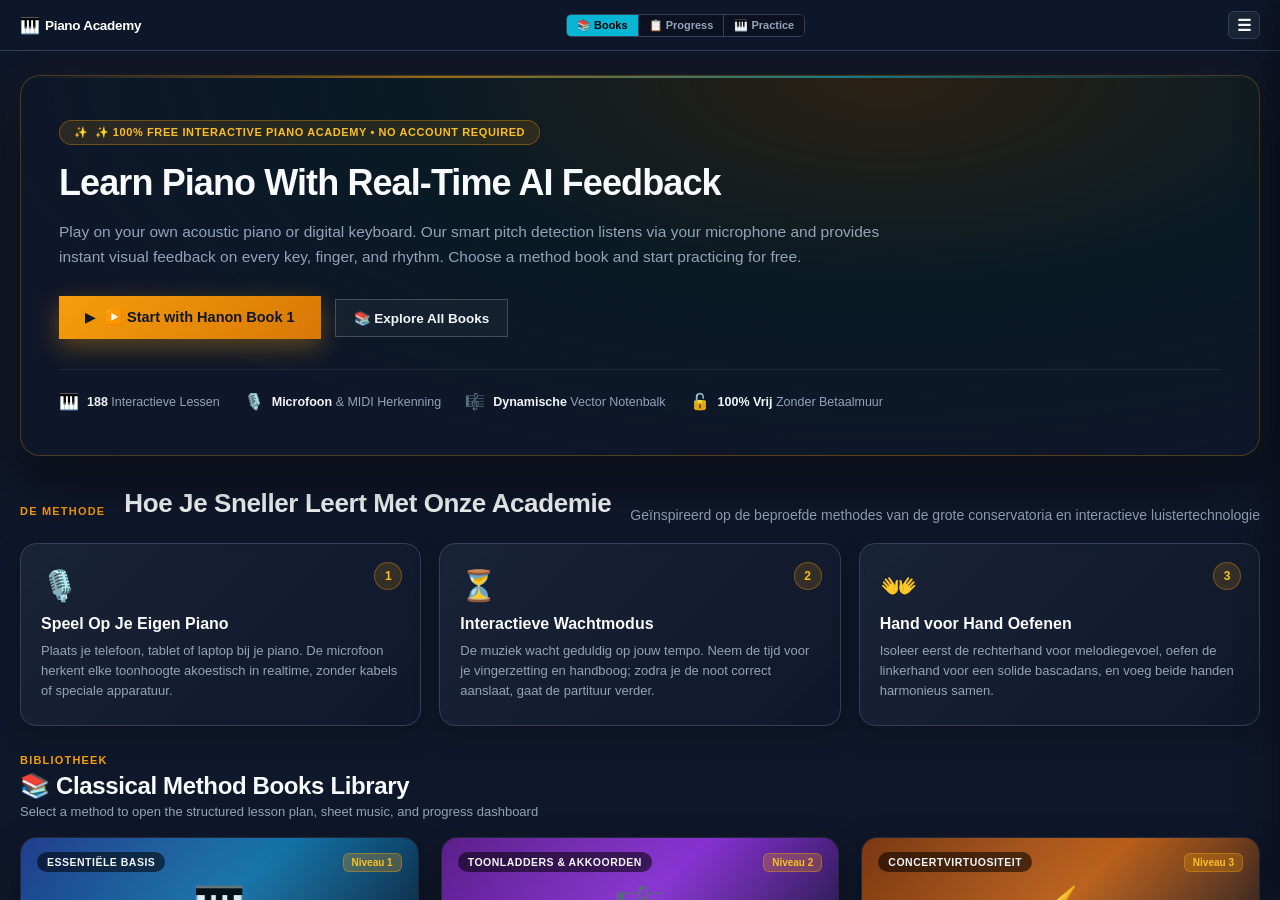
==== commit 50ca52dc: "feat: Flowkey-inspired classical UI, Netflix catalog cards, remove PDF downloads, and complete SEO s" ====
--- a/index.html
+++ b/index.html
@@ -3,7 +3,69 @@
 <head>
   <meta charset="UTF-8">
   <meta name="viewport" content="width=device-width, initial-scale=1.0">
-  <title>Hanon Piano Tutor - De Virtuoze Pianist</title>
+  <title>Piano Academie • Gratis Online Pianoles met AI | Hanon, Czerny &amp; Bach</title>
+  <meta name="description" content="Leer gratis piano spelen met real-time akoestische microfoonherkenning. Complete leergang van C.L. Hanon (60 oefeningen), Carl Czerny (Op. 599, 100 etudes) en J.S. Bach (First Lessons). Direct in je browser, zonder account of abonnement.">
+  <meta name="keywords" content="pianoles, gratis online pianoles, piano leren spelen, hanon de virtuoze pianist, czerny op 599, first lessons in bach, interactieve piano app, flowkey alternatief, bladmuziek meelezen, microfoon piano herkenning, midi piano tutor">
+  <meta name="author" content="Piano Academie">
+  <meta name="robots" content="index, follow, max-image-preview:large, max-snippet:-1, max-video-preview:-1">
+  <meta name="theme-color" content="#090d16">
+  <link rel="canonical" href="https://rocketsciencedata.github.io/piano/">
+
+  <!-- Open Graph / Facebook / WhatsApp -->
+  <meta property="og:type" content="website">
+  <meta property="og:url" content="https://rocketsciencedata.github.io/piano/">
+  <meta property="og:title" content="Piano Academie • Gratis Online Pianoles met AI">
+  <meta property="og:description" content="Speel piano op je eigen akoestische piano of keyboard met live microfoonherkenning. Oefen Hanon, Czerny en Bach gratis in je browser.">
+  <meta property="og:image" content="https://rocketsciencedata.github.io/piano/static/sheet.png">
+  <meta property="og:site_name" content="Piano Academie">
+  <meta property="og:locale" content="nl_NL">
+  <meta property="og:locale:alternate" content="en_US">
+  <meta property="og:locale:alternate" content="de_DE">
+  <meta property="og:locale:alternate" content="fr_FR">
+  <meta property="og:locale:alternate" content="es_ES">
+
+  <!-- Twitter Card -->
+  <meta name="twitter:card" content="summary_large_image">
+  <meta name="twitter:url" content="https://rocketsciencedata.github.io/piano/">
+  <meta name="twitter:title" content="Piano Academie • Gratis Online Pianoles met AI">
+  <meta name="twitter:description" content="Leer meesterlijk piano spelen met Hanon, Czerny en Bach via real-time akoestische herkenning. Direct in je browser.">
+  <meta name="twitter:image" content="https://rocketsciencedata.github.io/piano/static/sheet.png">
+
+  <!-- Structured Data: JSON-LD for WebApplication & Course -->
+  <script type="application/ld+json">
+  {
+    "@context": "https://schema.org",
+    "@graph": [
+      {
+        "@type": "WebApplication",
+        "@id": "https://rocketsciencedata.github.io/piano/#webapp",
+        "name": "Piano Academie - Hanon, Czerny & Bach Tutor",
+        "url": "https://rocketsciencedata.github.io/piano/",
+        "applicationCategory": "EducationalApplication",
+        "operatingSystem": "All",
+        "browserRequirements": "Requires Web Audio API and Web MIDI API support",
+        "offers": {
+          "@type": "Offer",
+          "price": "0",
+          "priceCurrency": "EUR"
+        },
+        "description": "Gratis interactieve piano academie met real-time audio- en microfoonherkenning voor akoestische piano en MIDI keyboards."
+      },
+      {
+        "@type": "Course",
+        "@id": "https://rocketsciencedata.github.io/piano/#course",
+        "name": "Klassieke Pianomethodes & Virtuositeit",
+        "description": "Complete interactieve leergang met 188 lessen verdeeld over C.L. Hanon (Deel 1-3), Carl Czerny (Op. 599) en J.S. Bach (First Lessons in Bach).",
+        "provider": {
+          "@type": "Organization",
+          "name": "Piano Academie",
+          "sameAs": "https://rocketsciencedata.github.io/piano/"
+        },
+        "isAccessibleForFree": true
+      }
+    ]
+  }
+  </script>
 
   <!-- Google tag (gtag.js) -->
   <script async src="https://www.googletagmanager.com/gtag/js?id=G-ERTNVSN444"></script>
@@ -197,75 +259,107 @@
     </div>
   </header>
 
-  <!-- TIER 1: Academy Home / Boeken Hub (Wervende Index Pagina) -->
+  <!-- TIER 1: Academy Home / Boeken Hub (Netflix & Flowkey Classical Experience) -->
   <div id="view-books-hub" class="books-hub-view" style="display: block;">
     <div class="hub-container">
       
-      <!-- Wervende Hero Sectie -->
-      <section class="hub-hero-card">
+      <!-- Flowkey & Netflix Cinematic Hero Section -->
+      <section class="hub-hero-card flowkey-hero">
         <div class="hub-hero-content">
           <div class="hub-hero-badge">
             <span class="hub-badge-sparkle">✨</span>
             <span data-i18n="hub_hero_badge">100% Gratis Interactieve Piano Academie • Geen Account Nodig</span>
           </div>
-          <h1 class="hub-hero-title" data-i18n="hub_hero_title">Leer Pianospelen Met Real-Time AI Feedback</h1>
+          <h1 class="hub-hero-title" data-i18n="hub_hero_title">
+            Leer Meesterlijk Pianospelen Met <span class="gradient-text">Real-Time AI &amp; Luisterfunctie</span>
+          </h1>
           <p class="hub-hero-subtitle" data-i18n="hub_hero_subtitle">
-            Speel op je eigen akoestische piano of digitale keyboard. Onze slimme microfoondetectie luistert direct mee en geeft live feedback op elke toets, vinger en timing. Kies een lesboek en begin meteen gratis met oefenen.
+            Speel op je eigen akoestische piano of keyboard. Onze intelligente luistertechnologie volgt je spel noot voor noot via je microfoon. Kies een klassiek lesboek van Hanon, Czerny of Bach en start direct gratis — zonder abonnement of registratie.
           </p>
+
           <div class="hub-hero-actions">
-            <button type="button" id="hub-btn-start-primary" class="btn btn-primary btn-lg">
-              <span data-i18n="hub_btn_start_hanon1">▶️ Start met Hanon Boek 1</span>
+            <button type="button" id="hub-btn-start-primary" class="btn btn-primary btn-xl hub-play-btn">
+              <span class="play-icon-triangle">▶</span>
+              <span data-i18n="hub_btn_start_hanon1">Direct Starten met Hanon Deel 1</span>
             </button>
-            <a href="#books-catalog-section" class="btn btn-outline btn-lg" id="hub-btn-scroll-books">
-              <span data-i18n="hub_btn_explore_books">📚 Bekijk Alle Boeken</span>
+            <a href="#books-catalog-section" class="btn btn-outline btn-lg hub-browse-btn" id="hub-btn-scroll-books">
+              <span data-i18n="hub_btn_explore_books">📚 Bekijk Alle 5 Lesboeken</span>
             </a>
           </div>
+
+          <!-- Flowkey Classical Trust Highlights Strip -->
+          <div class="hub-trust-strip">
+            <div class="trust-item">
+              <span class="trust-icon">🎹</span>
+              <span class="trust-text"><strong>188</strong> Interactieve Lessen</span>
+            </div>
+            <div class="trust-item">
+              <span class="trust-icon">🎙️</span>
+              <span class="trust-text"><strong>Microfoon</strong> &amp; MIDI Herkenning</span>
+            </div>
+            <div class="trust-item">
+              <span class="trust-icon">🎼</span>
+              <span class="trust-text"><strong>Dynamische</strong> Vector Notenbalk</span>
+            </div>
+            <div class="trust-item">
+              <span class="trust-icon">🔓</span>
+              <span class="trust-text"><strong>100% Vrij</strong> Zonder Betaalmuur</span>
+            </div>
+          </div>
         </div>
       </section>
 
-      <!-- 4 Visuele Feature Pilaren / Voordelen -->
-      <section class="hub-features-grid">
-        <div class="hub-feature-card">
-          <div class="hub-feature-icon-wrap">🎙️</div>
-          <div class="hub-feature-text">
-            <h3 class="hub-feature-title" data-i18n="hub_feature_mic_title">Microfoondetectie</h3>
-            <p class="hub-feature-desc" data-i18n="hub_feature_mic_desc">Geen speciale kabels nodig. Werkt via je browser met elke piano of keyboard.</p>
-          </div>
-        </div>
-        <div class="hub-feature-card">
-          <div class="hub-feature-icon-wrap">🎼</div>
-          <div class="hub-feature-text">
-            <h3 class="hub-feature-title" data-i18n="hub_feature_sheet_title">Vector Partituren</h3>
-            <p class="hub-feature-desc" data-i18n="hub_feature_sheet_desc">Haarscherpe, dynamische partituur die synchroon met jouw spel meeloopt.</p>
-          </div>
-        </div>
-        <div class="hub-feature-card">
-          <div class="hub-feature-icon-wrap">🎹</div>
-          <div class="hub-feature-text">
-            <h3 class="hub-feature-title" data-i18n="hub_feature_piano_title">88-Toetsen Klavier</h3>
-            <p class="hub-feature-desc" data-i18n="hub_feature_piano_desc">Toont live handposities en de exacte vingerzetting (vinger 1 t/m 5) per hand.</p>
-          </div>
-        </div>
-        <div class="hub-feature-card">
-          <div class="hub-feature-icon-wrap">🏆</div>
-          <div class="hub-feature-text">
-            <h3 class="hub-feature-title" data-i18n="hub_feature_free_title">Vrij &amp; Toegankelijk</h3>
-            <p class="hub-feature-desc" data-i18n="hub_feature_free_desc">100% gratis leergang: geen abonnement, geen betaalmuur, voor iedereen.</p>
+      <!-- Flowkey 3-Stappen Leermethode (The Flowkey Experience) -->
+      <section class="flowkey-method-section">
+        <div class="hub-section-header text-center">
+          <span class="hub-eyebrow">DE METHODE</span>
+          <h2 class="flowkey-method-title">Hoe Je Sneller Leert Met Onze Academie</h2>
+          <p class="flowkey-method-sub">Geïnspireerd op de beproefde methodes van de grote conservatoria en interactieve luistertechnologie</p>
+        </div>
+
+        <div class="flowkey-steps-grid">
+          <div class="flowkey-step-card">
+            <div class="step-badge">1</div>
+            <div class="step-icon-wrap">🎙️</div>
+            <h3 class="step-title">Speel Op Je Eigen Piano</h3>
+            <p class="step-desc">
+              Plaats je telefoon, tablet of laptop bij je piano. De microfoon herkent elke toonhoogte akoestisch in realtime, zonder kabels of speciale apparatuur.
+            </p>
+          </div>
+
+          <div class="flowkey-step-card">
+            <div class="step-badge">2</div>
+            <div class="step-icon-wrap">⏳</div>
+            <h3 class="step-title">Interactieve Wachtmodus</h3>
+            <p class="step-desc">
+              De muziek wacht geduldig op jouw tempo. Neem de tijd voor je vingerzetting en handboog; zodra je de noot correct aanslaat, gaat de partituur verder.
+            </p>
+          </div>
+
+          <div class="flowkey-step-card">
+            <div class="step-badge">3</div>
+            <div class="step-icon-wrap">👐</div>
+            <h3 class="step-title">Hand voor Hand Oefenen</h3>
+            <p class="step-desc">
+              Isoleer eerst de rechterhand voor melodiegevoel, oefen de linkerhand voor een solide bascadans, en voeg beide handen harmonieus samen.
+            </p>
           </div>
         </div>
       </section>
 
-      <!-- Boeken Bibliotheek Sectie -->
+      <!-- Netflix Style Categorieën & Boeken Rails -->
       <section class="hub-books-section" id="books-catalog-section">
         <div class="hub-section-header">
           <div>
-            <h2 class="hub-section-title" data-i18n="hub_section_title">📚 Klassieke Lesmethodes &amp; Boeken</h2>
-            <p class="hub-section-sub" data-i18n="hub_section_desc">Kies een methode om de gestructureerde lessen, partituren en voortgang te openen</p>
-          </div>
-        </div>
-
-        <div class="books-grid" id="books-catalog-grid">
-          <!-- Dynamically populated from BOOKS_CATALOG with live progress -->
+            <span class="hub-eyebrow">BIBLIOTHEEK</span>
+            <h2 class="hub-section-title" data-i18n="hub_section_title">📚 Kies Je Klassieke Lesmethode</h2>
+            <p class="hub-section-sub" data-i18n="hub_section_desc">Selecteer een methode om direct te starten met gestructureerde etudes en voortgangstracking</p>
+          </div>
+        </div>
+
+        <!-- Netflix-Style Curated Grid -->
+        <div class="netflix-books-grid books-grid" id="books-catalog-grid">
+          <!-- Dynamically populated from BOOKS_CATALOG with Netflix poster cards -->
         </div>
       </section>
 
@@ -304,9 +398,6 @@
             <button id="menu-btn-restart-ex1" class="btn btn-outline" title="Start vanaf de eerste les van dit boek">
               <span data-i18n="btn_start_les1">🔄 Start bij Eerste Les</span>
             </button>
-            <a id="menu-book-pdf-link" href="./IMSLP91547-PMLP03129-Hanon_Final.pdf" target="_blank" class="btn btn-outline">
-              <span data-i18n="btn_view_pdf">📄 Bekijk Boek PDF</span>
-            </a>
           </div>
         </div>
 
@@ -363,7 +454,7 @@
 
       <!-- Exercise Cards Grid -->
       <div class="menu-exercises-grid" id="menu-exercises-grid">
-        <!-- Dynamically rendered 60 exercise cards with 6 lessons each (360 structured lessons) -->
+        <!-- Dynamically rendered exercise cards with structured lessons -->
       </div>
     </div>
   </div>
@@ -375,15 +466,12 @@
       <div class="sheet-header">
         <div class="sheet-header-left">
           <span id="sheet-title">🎼 C. L. Hanon - The Virtuoso Pianist • Oefening N°1 in C</span>
-          <a id="sheet-pdf-link" href="./Exercise%20N%C2%B01%20in%20C.pdf" target="_blank" class="badge badge-cyan" title="Open PDF van deze oefening" data-i18n="sheet_pdf_btn">
-            📄 Oefening PDF
-          </a>
           <div class="sheet-view-toggle btn-group-micro" id="sheet-view-toggle">
             <button type="button" class="active" id="btn-view-vector" data-view="vector" title="Dynamische vector notenbalk (haarscherp, interactief)" data-i18n="sheet_vector_toggle">
               🎼 Dynamische Notenbalk (Vector)
             </button>
-            <button type="button" id="btn-view-pdf" data-view="pdf" title="Originele PDF scan" data-i18n="sheet_pdf_toggle">
-              📄 PDF Scan
+            <button type="button" id="btn-view-pdf" data-view="pdf" title="Originele partituur scan" data-i18n="sheet_pdf_toggle">
+              📄 Partituur Scan
             </button>
           </div>
         </div>
--- a/static/styles.css
+++ b/static/styles.css
@@ -1839,37 +1839,38 @@
   gap: 28px;
 }
 
-/* Engaging Hero Section */
-.hub-hero-card {
-  background: linear-gradient(135deg, rgba(30, 41, 59, 0.95), rgba(15, 23, 42, 0.98));
-  border: 1px solid var(--border-color);
-  border-radius: 16px;
-  padding: 36px 32px;
-  box-shadow: 0 16px 40px rgba(0, 0, 0, 0.35);
+/* ==========================================================================
+   Flowkey & Netflix Cinematic Hero Section
+   ========================================================================== */
+.hub-hero-card.flowkey-hero {
+  background: radial-gradient(ellipse at 70% 0%, rgba(245, 158, 11, 0.14) 0%, rgba(6, 182, 212, 0.08) 40%, rgba(15, 23, 42, 0.98) 75%), #090d16;
+  border: 1px solid rgba(245, 158, 11, 0.25);
+  border-radius: 20px;
+  padding: 44px 38px;
+  box-shadow: 0 24px 60px rgba(0, 0, 0, 0.5), 0 0 40px rgba(245, 158, 11, 0.06);
   position: relative;
   overflow: hidden;
 }
 
-.hub-hero-card::after {
+.hub-hero-card.flowkey-hero::before {
   content: "";
   position: absolute;
-  top: -80px;
-  right: -80px;
-  width: 260px;
-  height: 260px;
-  background: radial-gradient(circle, rgba(6, 182, 212, 0.15) 0%, transparent 70%);
-  pointer-events: none;
-}
-
-.hub-hero-badge {
+  top: 0;
+  left: 0;
+  right: 0;
+  height: 2px;
+  background: linear-gradient(90deg, transparent, rgba(245, 158, 11, 0.6), rgba(6, 182, 212, 0.6), transparent);
+}
+
+.flowkey-hero .hub-hero-badge {
   display: inline-flex;
   align-items: center;
   gap: 6px;
   padding: 5px 14px;
-  background: rgba(6, 182, 212, 0.12);
-  border: 1px solid rgba(6, 182, 212, 0.3);
+  background: rgba(245, 158, 11, 0.12);
+  border: 1px solid rgba(245, 158, 11, 0.35);
   border-radius: 9999px;
-  color: var(--accent-cyan);
+  color: #fbbf24;
   font-size: 11px;
   font-weight: 800;
   text-transform: uppercase;
@@ -1877,78 +1878,195 @@
   margin-bottom: 16px;
 }
 
-.hub-badge-sparkle {
+.flowkey-hero .hub-hero-title {
+  font-size: 36px;
+  font-weight: 800;
+  line-height: 1.22;
+  letter-spacing: -0.025em;
+  color: #f8fafc;
+  margin-bottom: 14px;
+  max-width: 960px;
+}
+
+.flowkey-hero .hub-hero-title .gradient-text {
+  background: linear-gradient(135deg, #fbbf24 0%, #38bdf8 100%);
+  -webkit-background-clip: text;
+  -webkit-text-fill-color: transparent;
+}
+
+.flowkey-hero .hub-hero-subtitle {
+  font-size: 15.5px;
+  line-height: 1.65;
+  color: #94a3b8;
+  max-width: 860px;
+  margin-bottom: 26px;
+}
+
+.hub-hero-actions {
+  display: flex;
+  gap: 14px;
+  flex-wrap: wrap;
+  align-items: center;
+}
+
+/* Play & Browse Buttons */
+.hub-play-btn {
+  display: inline-flex;
+  align-items: center;
+  gap: 10px;
+  padding: 13px 26px;
+  font-size: 14.5px;
+  font-weight: 800;
+  background: linear-gradient(135deg, #f59e0b 0%, #d97706 100%);
+  color: #0f172a;
+  border: none;
+  box-shadow: 0 8px 24px rgba(245, 158, 11, 0.35);
+  transition: all 0.2s cubic-bezier(0.16, 1, 0.3, 1);
+  cursor: pointer;
+}
+
+.hub-play-btn:hover {
+  transform: translateY(-2px) scale(1.02);
+  box-shadow: 0 12px 32px rgba(245, 158, 11, 0.5);
+  color: #000;
+}
+
+.play-icon-triangle {
   font-size: 13px;
-}
-
-.hub-hero-title {
-  font-size: 32px;
+  display: inline-block;
+}
+
+.hub-browse-btn {
+  padding: 13px 22px;
+  font-size: 14px;
+  font-weight: 700;
+  border: 1px solid rgba(255, 255, 255, 0.2);
+  background: rgba(255, 255, 255, 0.04);
+  backdrop-filter: blur(8px);
+  color: #f1f5f9;
+  text-decoration: none;
+}
+
+.hub-browse-btn:hover {
+  background: rgba(255, 255, 255, 0.1);
+  border-color: rgba(255, 255, 255, 0.4);
+}
+
+/* Flowkey Trust Highlights Strip */
+.hub-trust-strip {
+  display: flex;
+  gap: 24px;
+  flex-wrap: wrap;
+  margin-top: 30px;
+  padding-top: 22px;
+  border-top: 1px solid rgba(255, 255, 255, 0.08);
+}
+
+.trust-item {
+  display: flex;
+  align-items: center;
+  gap: 8px;
+  font-size: 12.5px;
+  color: #94a3b8;
+}
+
+.trust-item strong {
+  color: #f1f5f9;
+}
+
+.trust-icon {
+  font-size: 16px;
+}
+
+/* Flowkey 3-Step Method Section */
+.flowkey-method-section {
+  display: flex;
+  flex-direction: column;
+  gap: 20px;
+  margin-top: 4px;
+}
+
+.hub-eyebrow {
+  display: block;
+  font-size: 11px;
   font-weight: 800;
-  line-height: 1.25;
-  color: var(--text-primary);
-  margin-bottom: 12px;
-  letter-spacing: -0.02em;
-}
-
-.hub-hero-subtitle {
-  font-size: 15px;
-  line-height: 1.6;
-  color: var(--text-muted);
-  max-width: 820px;
-  margin-bottom: 24px;
-}
-
-.hub-hero-actions {
-  display: flex;
-  gap: 12px;
-  flex-wrap: wrap;
-}
-
-/* 4 Feature Pillars Grid */
-.hub-features-grid {
-  display: grid;
-  grid-template-columns: repeat(auto-fit, minmax(240px, 1fr));
-  gap: 16px;
-}
-
-.hub-feature-card {
-  background: var(--bg-secondary);
-  border: 1px solid var(--border-color);
-  border-radius: 12px;
-  padding: 18px 16px;
-  display: flex;
-  align-items: flex-start;
-  gap: 14px;
-  box-shadow: 0 4px 12px rgba(0, 0, 0, 0.15);
-  transition: transform 0.2s ease, border-color 0.2s ease;
-}
-
-.hub-feature-card:hover {
-  transform: translateY(-2px);
-  border-color: var(--accent-cyan);
-}
-
-.hub-feature-icon-wrap {
+  text-transform: uppercase;
+  letter-spacing: 1.2px;
+  color: #f59e0b;
+  margin-bottom: 6px;
+}
+
+.flowkey-method-title {
   font-size: 26px;
-  line-height: 1;
-  flex-shrink: 0;
-  padding-top: 2px;
-}
-
-.hub-feature-title {
-  font-size: 14px;
   font-weight: 800;
   color: var(--text-primary);
+  letter-spacing: -0.015em;
   margin-bottom: 4px;
 }
 
-.hub-feature-desc {
+.flowkey-method-sub {
+  font-size: 14px;
+  color: var(--text-muted);
+}
+
+.flowkey-steps-grid {
+  display: grid;
+  grid-template-columns: repeat(auto-fit, minmax(280px, 1fr));
+  gap: 18px;
+}
+
+.flowkey-step-card {
+  background: linear-gradient(135deg, rgba(30, 41, 59, 0.7), rgba(15, 23, 42, 0.85));
+  border: 1px solid var(--border-color);
+  border-radius: 16px;
+  padding: 24px 20px;
+  position: relative;
+  box-shadow: 0 8px 24px rgba(0, 0, 0, 0.25);
+  transition: all 0.22s ease;
+}
+
+.flowkey-step-card:hover {
+  transform: translateY(-4px);
+  border-color: rgba(245, 158, 11, 0.4);
+  box-shadow: 0 16px 36px rgba(0, 0, 0, 0.35);
+}
+
+.step-badge {
+  position: absolute;
+  top: 18px;
+  right: 18px;
+  width: 28px;
+  height: 28px;
+  border-radius: 50%;
+  background: rgba(245, 158, 11, 0.15);
+  border: 1px solid rgba(245, 158, 11, 0.35);
+  color: #fbbf24;
   font-size: 12px;
-  line-height: 1.5;
+  font-weight: 900;
+  display: flex;
+  align-items: center;
+  justify-content: center;
+}
+
+.step-icon-wrap {
+  font-size: 30px;
+  margin-bottom: 12px;
+}
+
+.step-title {
+  font-size: 16px;
+  font-weight: 800;
+  color: var(--text-primary);
+  margin-bottom: 8px;
+}
+
+.step-desc {
+  font-size: 13px;
+  line-height: 1.55;
   color: var(--text-muted);
 }
 
-/* Books Catalog Section */
+/* Books Catalog Section Header */
 .hub-books-section {
   display: flex;
   flex-direction: column;
@@ -1962,10 +2080,10 @@
 }
 
 .hub-section-title {
-  font-size: 22px;
+  font-size: 24px;
   font-weight: 800;
   color: var(--text-primary);
-  letter-spacing: -0.01em;
+  letter-spacing: -0.015em;
 }
 
 .hub-section-sub {
@@ -1974,125 +2092,239 @@
   margin-top: 4px;
 }
 
-/* Books Grid & Cards */
-.books-grid {
+/* Netflix Style Books Rails & Poster Cards */
+.netflix-books-grid {
   display: grid;
-  grid-template-columns: repeat(auto-fit, minmax(340px, 1fr));
-  gap: 20px;
-}
-
-.book-card {
-  background: var(--bg-secondary);
-  border: 1px solid var(--border-color);
-  border-radius: 14px;
-  padding: 22px;
+  grid-template-columns: repeat(auto-fill, minmax(310px, 1fr));
+  gap: 22px;
+}
+
+.netflix-book-card {
+  background: #0f172a;
+  border: 1px solid rgba(255, 255, 255, 0.08);
+  border-radius: 16px;
+  overflow: hidden;
+  display: flex;
+  flex-direction: column;
+  cursor: pointer;
+  transition: all 0.25s cubic-bezier(0.16, 1, 0.3, 1);
+  box-shadow: 0 10px 30px rgba(0, 0, 0, 0.35);
+  position: relative;
+}
+
+.netflix-book-card:hover {
+  transform: translateY(-8px) scale(1.02);
+  border-color: rgba(245, 158, 11, 0.5);
+  box-shadow: 0 20px 48px rgba(0, 0, 0, 0.55), 0 0 24px rgba(245, 158, 11, 0.15);
+}
+
+/* Poster Header Visual */
+.netflix-card-poster {
+  height: 140px;
+  position: relative;
   display: flex;
   flex-direction: column;
   justify-content: space-between;
-  gap: 16px;
-  cursor: pointer;
+  padding: 14px 16px;
+  overflow: hidden;
+}
+
+.theme-sapphire {
+  background: linear-gradient(135deg, #1e3a8a 0%, #0369a1 50%, #0f172a 100%);
+}
+
+.theme-amethyst {
+  background: linear-gradient(135deg, #581c87 0%, #7e22ce 50%, #0f172a 100%);
+}
+
+.theme-amber {
+  background: linear-gradient(135deg, #78350f 0%, #b45309 50%, #0f172a 100%);
+}
+
+.theme-emerald {
+  background: linear-gradient(135deg, #064e3b 0%, #047857 50%, #0f172a 100%);
+}
+
+.theme-ruby {
+  background: linear-gradient(135deg, #831843 0%, #be185d 50%, #0f172a 100%);
+}
+
+.poster-overlay-glow {
+  position: absolute;
+  top: -50%;
+  left: -50%;
+  width: 200%;
+  height: 200%;
+  background: radial-gradient(circle, rgba(255, 255, 255, 0.1) 0%, transparent 60%);
+  pointer-events: none;
+}
+
+.poster-badge-row {
+  display: flex;
+  justify-content: space-between;
+  align-items: center;
+  position: relative;
+  z-index: 2;
+}
+
+.poster-badge-pill {
+  padding: 4px 10px;
+  background: rgba(0, 0, 0, 0.55);
+  backdrop-filter: blur(6px);
+  border-radius: 9999px;
+  font-size: 10.5px;
+  font-weight: 800;
+  text-transform: uppercase;
+  letter-spacing: 0.5px;
+  color: #f1f5f9;
+}
+
+.poster-level-pill {
+  padding: 3px 8px;
+  background: rgba(245, 158, 11, 0.25);
+  border: 1px solid rgba(245, 158, 11, 0.4);
+  border-radius: 6px;
+  font-size: 10px;
+  font-weight: 800;
+  color: #fbbf24;
+}
+
+.poster-icon-center {
+  position: absolute;
+  top: 50%;
+  left: 50%;
+  transform: translate(-50%, -50%);
+  font-size: 42px;
+  opacity: 0.85;
+  transition: all 0.25s ease;
+}
+
+.netflix-book-card:hover .poster-icon-center {
+  opacity: 0.15;
+  transform: translate(-50%, -50%) scale(0.9);
+}
+
+.poster-hover-play {
+  position: absolute;
+  top: 50%;
+  left: 50%;
+  transform: translate(-50%, -50%) scale(0.6);
+  opacity: 0;
   transition: all 0.22s cubic-bezier(0.16, 1, 0.3, 1);
-  box-shadow: 0 4px 16px rgba(0, 0, 0, 0.2);
-  position: relative;
-}
-
-.book-card:hover {
-  transform: translateY(-3px);
-  border-color: var(--accent-cyan);
-  box-shadow: 0 12px 30px rgba(0, 0, 0, 0.35);
-}
-
-.book-card.active-book-card {
-  border-color: var(--accent-cyan);
-  box-shadow: 0 0 0 2px rgba(6, 182, 212, 0.35), 0 8px 24px rgba(0, 0, 0, 0.3);
-}
-
-.book-card-top {
-  display: flex;
-  gap: 14px;
-  align-items: flex-start;
-}
-
-.book-card-icon-wrap {
-  width: 48px;
-  height: 48px;
-  border-radius: 12px;
-  background: rgba(6, 182, 212, 0.12);
-  border: 1px solid rgba(6, 182, 212, 0.25);
+  z-index: 3;
+}
+
+.netflix-book-card:hover .poster-hover-play {
+  opacity: 1;
+  transform: translate(-50%, -50%) scale(1);
+}
+
+.netflix-play-trigger {
+  width: 50px;
+  height: 50px;
+  border-radius: 50%;
+  background: #f59e0b;
+  color: #0f172a;
   display: flex;
   align-items: center;
   justify-content: center;
-  font-size: 24px;
-  flex-shrink: 0;
-}
-
-.book-card-meta {
-  display: flex;
-  flex-direction: column;
-  gap: 4px;
-  flex: 1;
-}
-
-.book-meta-pills {
-  display: flex;
-  align-items: center;
-  gap: 8px;
-  flex-wrap: wrap;
-}
-
-.book-author {
+  font-size: 19px;
+  font-weight: 900;
+  padding-left: 3px;
+  box-shadow: 0 8px 24px rgba(245, 158, 11, 0.6);
+}
+
+.poster-author-label {
   font-size: 11px;
   font-weight: 800;
   text-transform: uppercase;
-  letter-spacing: 0.6px;
-  color: var(--text-muted);
-}
-
-.book-title {
-  font-size: 17px;
+  letter-spacing: 0.8px;
+  color: rgba(255, 255, 255, 0.7);
+  position: relative;
+  z-index: 2;
+}
+
+/* Card Body */
+.netflix-card-body {
+  padding: 18px 20px;
+  display: flex;
+  flex-direction: column;
+  gap: 12px;
+  flex: 1;
+}
+
+.netflix-card-title {
+  font-size: 16px;
   font-weight: 800;
-  line-height: 1.3;
-  color: var(--text-primary);
-}
-
-.book-description {
-  font-size: 13px;
+  color: #f8fafc;
+  line-height: 1.35;
+}
+
+.netflix-card-desc {
+  font-size: 12.5px;
   line-height: 1.55;
-  color: var(--text-muted);
-}
-
-.book-progress-box {
+  color: #94a3b8;
+  display: -webkit-box;
+  -webkit-line-clamp: 3;
+  -webkit-box-orient: vertical;
+  overflow: hidden;
+}
+
+/* Progress Section */
+.netflix-card-progress {
   display: flex;
   flex-direction: column;
   gap: 6px;
   margin-top: auto;
-}
-
-.book-progress-bar-track {
-  height: 6px;
+  padding-top: 10px;
+}
+
+.netflix-progress-track {
+  height: 5px;
   border-radius: 9999px;
   background: rgba(255, 255, 255, 0.08);
   overflow: hidden;
 }
 
-.book-progress-bar-fill {
+.netflix-progress-fill {
   height: 100%;
+  background: linear-gradient(90deg, #f59e0b, #06b6d4);
   border-radius: 9999px;
-  background: linear-gradient(90deg, var(--accent-cyan), var(--accent-green));
   transition: width 0.4s ease;
 }
 
-.book-progress-label {
+.netflix-progress-meta {
+  display: flex;
+  justify-content: space-between;
   font-size: 11px;
   font-weight: 700;
-  color: var(--text-muted);
-}
-
-.book-card-actions {
-  display: flex;
-  gap: 10px;
-  align-items: center;
-  flex-wrap: wrap;
+  color: #64748b;
+}
+
+.netflix-progress-pct {
+  color: #f59e0b;
+}
+
+.netflix-card-footer {
+  margin-top: 4px;
+}
+
+.btn-netflix-action {
+  font-weight: 800;
+  font-size: 13px;
+  padding: 9px 16px;
+  background: rgba(255, 255, 255, 0.07);
+  border: 1px solid rgba(255, 255, 255, 0.15);
+  color: #f1f5f9;
+  transition: all 0.18s ease;
+  cursor: pointer;
+  border-radius: 6px;
+}
+
+.netflix-book-card:hover .btn-netflix-action {
+  background: #f59e0b;
+  border-color: #f59e0b;
+  color: #0f172a;
 }
 
 /* Breadcrumb Bar at top of Main Menu View */
@@ -2776,6 +3008,117 @@
   background: linear-gradient(180deg, #f8fafc 0%, #f1f5f9 100%);
 }
 
+[data-theme="light"] .hub-hero-card.flowkey-hero {
+  background: radial-gradient(ellipse at 70% 0%, rgba(245, 158, 11, 0.12) 0%, rgba(2, 132, 199, 0.05) 45%, #ffffff 85%);
+  border: 1px solid rgba(217, 119, 6, 0.3);
+  box-shadow: 0 16px 40px rgba(0, 0, 0, 0.06), 0 0 24px rgba(217, 119, 6, 0.08);
+}
+
+[data-theme="light"] .hub-hero-card.flowkey-hero::before {
+  background: linear-gradient(90deg, transparent, rgba(217, 119, 6, 0.5), rgba(2, 132, 199, 0.5), transparent);
+}
+
+[data-theme="light"] .flowkey-hero .hub-hero-badge {
+  background: #fffbeb;
+  border-color: rgba(217, 119, 6, 0.35);
+  color: #b45309;
+}
+
+[data-theme="light"] .flowkey-hero .hub-hero-title {
+  color: #0f172a;
+}
+
+[data-theme="light"] .flowkey-hero .hub-hero-title .gradient-text {
+  background: linear-gradient(135deg, #d97706 0%, #0284c7 100%);
+  -webkit-background-clip: text;
+  -webkit-text-fill-color: transparent;
+}
+
+[data-theme="light"] .flowkey-hero .hub-hero-subtitle {
+  color: #475569;
+}
+
+[data-theme="light"] .hub-browse-btn {
+  background: #ffffff;
+  border: 1px solid #cbd5e1;
+  color: #1e293b;
+  box-shadow: 0 1px 3px rgba(0, 0, 0, 0.05);
+}
+
+[data-theme="light"] .hub-browse-btn:hover {
+  background: #f8fafc;
+  border-color: #94a3b8;
+  color: #0f172a;
+}
+
+[data-theme="light"] .hub-trust-strip {
+  border-top: 1px solid rgba(0, 0, 0, 0.08);
+}
+
+[data-theme="light"] .trust-item {
+  color: #64748b;
+}
+
+[data-theme="light"] .trust-item strong {
+  color: #0f172a;
+}
+
+[data-theme="light"] .flowkey-step-card {
+  background: #ffffff;
+  border: 1px solid #e2e8f0;
+  box-shadow: 0 4px 16px rgba(0, 0, 0, 0.04);
+}
+
+[data-theme="light"] .flowkey-step-card:hover {
+  border-color: rgba(217, 119, 6, 0.5);
+  box-shadow: 0 12px 32px rgba(217, 119, 6, 0.12);
+}
+
+[data-theme="light"] .step-badge {
+  background: #fffbeb;
+  border-color: #fde68a;
+  color: #b45309;
+}
+
+[data-theme="light"] .netflix-book-card {
+  background: #ffffff;
+  border: 1px solid #e2e8f0;
+  box-shadow: 0 6px 20px rgba(0, 0, 0, 0.06);
+}
+
+[data-theme="light"] .netflix-book-card:hover {
+  border-color: #d97706;
+  box-shadow: 0 16px 36px rgba(217, 119, 6, 0.16);
+}
+
+[data-theme="light"] .netflix-card-title {
+  color: #0f172a;
+}
+
+[data-theme="light"] .netflix-card-desc {
+  color: #475569;
+}
+
+[data-theme="light"] .netflix-progress-track {
+  background: #e2e8f0;
+}
+
+[data-theme="light"] .netflix-progress-meta {
+  color: #64748b;
+}
+
+[data-theme="light"] .btn-netflix-action {
+  background: #f8fafc;
+  border: 1px solid #cbd5e1;
+  color: #0f172a;
+}
+
+[data-theme="light"] .netflix-book-card:hover .btn-netflix-action {
+  background: #d97706;
+  border-color: #d97706;
+  color: #ffffff;
+}
+
 [data-theme="light"] .hub-hero-card {
   background: linear-gradient(135deg, #ffffff 0%, #fafbfc 60%, #f1f5f9 100%);
   border: 1px solid rgba(0, 0, 0, 0.08);
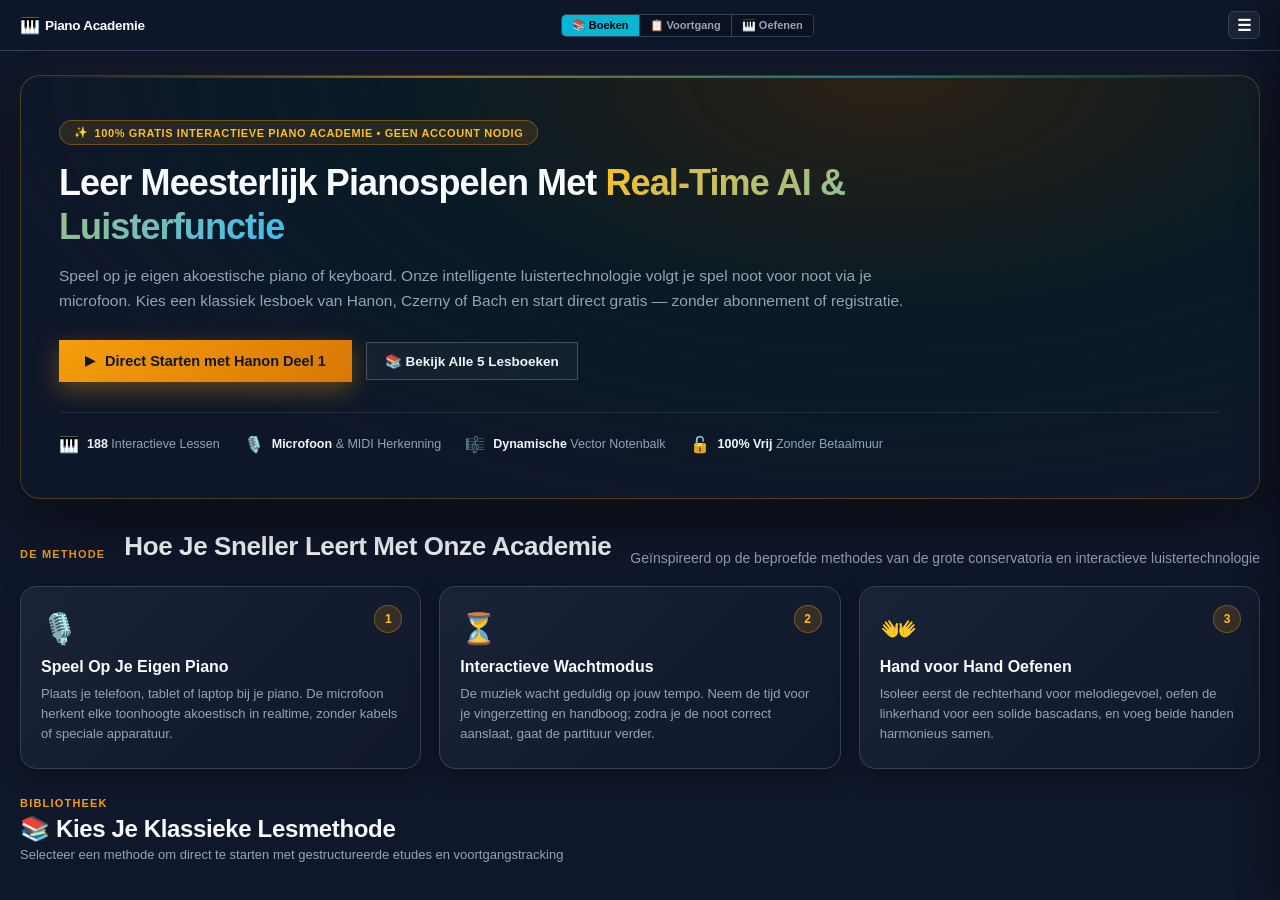
==== commit 889cae85: "feat(audio): add on-piano acoustic protection with chassis vibration filter, limiter, onset detectio" ====
--- a/index.html
+++ b/index.html
@@ -189,6 +189,9 @@
           <option value="web-midi">🎹 MIDI</option>
           <option value="virtual">💻 Scherm</option>
         </select>
+        <button id="btn-toggle-laptop-piano" class="badge-laptop-piano active" type="button" data-i18n-title="badge_laptop_piano_tip" title="Laptop op piano: mechanische trillingsfilter &amp; limiter actief">
+          <span data-i18n="badge_laptop_piano">💻 Piano-stand</span>
+        </button>
       </div>
 
       <!-- Hamburger Settings Menu Button (Always visible) -->
@@ -499,6 +502,19 @@
           <span class="keyboard-title">🎹 Volledig 88-Toetsen Klavier (A0 - C8)</span>
           <span class="keyboard-subinfo">• Centrale C = C4</span>
         </div>
+
+        <!-- Flowkey Keyboard Hand View Switcher: Handen op Klavier vs Blokken Eronder -->
+        <div class="keyboard-view-switch" id="keyboard-view-switch" role="group" aria-label="Klavier Weergave Modus" title="Kies tussen bewegende handen op het klavier of vingerblokken eronder (Sneltoets: H)">
+          <button type="button" class="btn-key-view active" id="btn-view-hands" data-mode="hands" title="Toon bewegende handen op het klavier (Sneltoets: H)">
+            <span class="btn-icon">👐</span>
+            <span class="btn-label" data-i18n="view_mode_hands">Handen op Klavier</span>
+          </button>
+          <button type="button" class="btn-key-view" id="btn-view-blocks" data-mode="blocks" title="Toon vingergids blokken onder het klavier (Sneltoets: H)">
+            <span class="btn-icon">📊</span>
+            <span class="btn-label" data-i18n="view_mode_blocks">Blokken Eronder</span>
+          </button>
+        </div>
+
         <span id="keyboard-legend" class="keyboard-legend">
           <span class="legend-pill pill-lh">✋ Linkerhand (Cyaan)</span>
           <span class="legend-pill pill-rh">🤚 Rechterhand (Amber)</span>
@@ -723,6 +739,21 @@
       <!-- Section: Keyboard & Sheet Options -->
       <div class="drawer-section">
         <h3 class="section-label" data-i18n="section_keyboard">🎹 Klavier &amp; Notenbalk</h3>
+        <div class="drawer-segmented-row">
+          <label class="drawer-row-label" data-i18n="opt_keyboard_hand_mode">Klavier Weergavekeuze</label>
+          <div class="drawer-segmented-group" id="drawer-hand-mode-group">
+            <button type="button" class="drawer-seg-btn active" data-mode="hands" id="drawer-btn-mode-hands" data-i18n="view_mode_hands">👐 Handen op Klavier</button>
+            <button type="button" class="drawer-seg-btn" data-mode="blocks" id="drawer-btn-mode-blocks" data-i18n="view_mode_blocks">📊 Blokken Eronder</button>
+          </div>
+        </div>
+        <div class="drawer-toggle-row">
+          <label for="toggle-opt-hands" data-i18n="opt_show_hands">Toon bewegende handen op het klavier</label>
+          <input type="checkbox" id="toggle-opt-hands" class="switch-input" checked>
+        </div>
+        <div class="drawer-toggle-row">
+          <label for="toggle-opt-blocks" data-i18n="opt_show_blocks">Toon vingerblokken onder het klavier</label>
+          <input type="checkbox" id="toggle-opt-blocks" class="switch-input">
+        </div>
         <div class="drawer-toggle-row">
           <label for="toggle-opt-brackets" data-i18n="opt_brackets">Toon zwevende handkaders boven toetsen</label>
           <input type="checkbox" id="toggle-opt-brackets" class="switch-input" checked>
@@ -740,6 +771,10 @@
       <!-- Section: Audio & Detection -->
       <div class="drawer-section">
         <h3 class="section-label" data-i18n="section_audio">🎙️ Geluid &amp; Detectie</h3>
+        <div class="drawer-toggle-row">
+          <label for="toggle-opt-laptop-piano" data-i18n="opt_laptop_piano">💻 Laptop staat op de piano (Trillingsfilter &amp; Limiter)</label>
+          <input type="checkbox" id="toggle-opt-laptop-piano" class="switch-input" checked>
+        </div>
         <div class="drawer-slider-row">
           <div class="slider-label-group">
             <span data-i18n="opt_sensitivity">Microfoongevoeligheid</span>
--- a/static/styles.css
+++ b/static/styles.css
@@ -163,6 +163,60 @@
   align-items: center;
   gap: 8px;
   flex-shrink: 0;
+}
+
+.badge-laptop-piano {
+  display: inline-flex;
+  align-items: center;
+  gap: 4px;
+  padding: 3px 8px;
+  font-size: 0.72rem;
+  font-weight: 600;
+  border-radius: 6px;
+  border: 1px solid rgba(6, 182, 212, 0.4);
+  background: rgba(6, 182, 212, 0.12);
+  color: #06b6d4;
+  cursor: pointer;
+  transition: all 0.2s ease;
+  white-space: nowrap;
+}
+
+.badge-laptop-piano:hover {
+  background: rgba(6, 182, 212, 0.22);
+  border-color: rgba(6, 182, 212, 0.7);
+}
+
+.badge-laptop-piano.active {
+  background: linear-gradient(135deg, rgba(6, 182, 212, 0.25), rgba(59, 130, 246, 0.25));
+  border-color: #06b6d4;
+  color: #38bdf8;
+  box-shadow: 0 0 8px rgba(6, 182, 212, 0.25);
+}
+
+.badge-laptop-piano:not(.active) {
+  opacity: 0.55;
+  border-color: rgba(148, 163, 184, 0.3);
+  background: rgba(30, 41, 59, 0.4);
+  color: var(--text-muted);
+}
+
+body.light-theme .badge-laptop-piano {
+  border-color: rgba(14, 116, 144, 0.35);
+  background: rgba(14, 116, 144, 0.08);
+  color: #0e7490;
+}
+
+body.light-theme .badge-laptop-piano.active {
+  background: rgba(14, 116, 144, 0.16);
+  border-color: #0e7490;
+  color: #0e7490;
+  box-shadow: 0 1px 4px rgba(14, 116, 144, 0.2);
+}
+
+body.light-theme .badge-laptop-piano:not(.active) {
+  border-color: rgba(148, 163, 184, 0.4);
+  background: rgba(241, 245, 249, 0.7);
+  color: #64748b;
 }
 
 .mic-canvas-wrapper {
@@ -875,6 +929,224 @@
 
 .keyboard-legend {
   font-size: 9.5px;
+}
+
+/* Flowkey Hand Display Switcher (Header) */
+.keyboard-view-switch {
+  display: inline-flex;
+  align-items: center;
+  background: rgba(15, 23, 42, 0.7);
+  border: 1px solid rgba(255, 255, 255, 0.12);
+  border-radius: 9999px;
+  padding: 2px;
+  gap: 2px;
+}
+
+.btn-key-view {
+  background: transparent;
+  border: none;
+  border-radius: 9999px;
+  padding: 2.5px 9px;
+  font-size: 10px;
+  font-weight: 700;
+  color: #94a3b8;
+  display: inline-flex;
+  align-items: center;
+  gap: 4px;
+  cursor: pointer;
+  transition: all 0.16s ease;
+}
+
+.btn-key-view:hover {
+  color: #f1f5f9;
+  background: rgba(255, 255, 255, 0.05);
+}
+
+.btn-key-view.active {
+  background: linear-gradient(135deg, #0284c7 0%, #0891b2 100%);
+  color: #ffffff;
+  box-shadow: 0 1px 4px rgba(2, 132, 199, 0.4);
+}
+
+.btn-key-view#btn-view-hands.active {
+  background: linear-gradient(135deg, #f59e0b 0%, #d97706 100%);
+  color: #0f172a;
+  box-shadow: 0 1px 6px rgba(245, 158, 11, 0.45);
+}
+
+/* Hands Mode Keyboard Sizing */
+.piano-container.hands-mode {
+  height: 116px;
+}
+
+.piano-container.hands-mode .piano-keys,
+.piano-container.hands-mode .piano-88-keys {
+  height: 108px;
+}
+
+.piano-container.hands-mode .black-key {
+  height: 64px;
+}
+
+/* In hands-mode: hide or soften static key badges and brackets */
+.piano-container.hands-mode .piano-hand-bracket {
+  opacity: 0.15;
+}
+
+.piano-container.hands-mode .finger-badge:not(.active-finger-badge) {
+  opacity: 0;
+  pointer-events: none;
+}
+
+.piano-container.hands-mode .hand-tag {
+  opacity: 0;
+}
+
+/* Animated Hands SVG Overlay */
+.piano-animated-hands-overlay {
+  position: absolute;
+  top: 0;
+  left: 0;
+  width: 100%;
+  height: 100%;
+  pointer-events: none;
+  z-index: 20;
+  overflow: visible;
+}
+
+.animated-hand-group {
+  transition: opacity 0.22s ease;
+}
+
+/* Hand anatomical components */
+.hand-forearm {
+  fill: url(#hand-skin-grad);
+  filter: drop-shadow(0 4px 10px rgba(0, 0, 0, 0.45));
+}
+
+.hand-palm-path {
+  fill: url(#hand-skin-grad);
+  stroke: rgba(255, 255, 255, 0.15);
+  stroke-width: 0.8px;
+  filter: drop-shadow(0 6px 14px rgba(0, 0, 0, 0.5));
+}
+
+.hand-wrist-badge {
+  font-size: 8.5px;
+  font-weight: 900;
+  letter-spacing: 0.5px;
+}
+
+.hand-wrist-pill {
+  rx: 4px;
+  ry: 4px;
+}
+
+.hand-lh .hand-wrist-pill {
+  fill: rgba(8, 145, 178, 0.85);
+  stroke: #38bdf8;
+  stroke-width: 1px;
+}
+
+.hand-rh .hand-wrist-pill {
+  fill: rgba(217, 119, 6, 0.85);
+  stroke: #fde68a;
+  stroke-width: 1px;
+}
+
+.hand-finger-shaft {
+  fill: url(#hand-skin-grad);
+  stroke: rgba(255, 255, 255, 0.12);
+  stroke-width: 0.8px;
+  transition: transform 0.12s cubic-bezier(0.2, 0.8, 0.2, 1);
+}
+
+.hand-finger-knuckle {
+  stroke: rgba(0, 0, 0, 0.18);
+  stroke-width: 1px;
+}
+
+.hand-fingertip-pad {
+  transition: all 0.14s ease-out;
+  cursor: pointer;
+}
+
+.hand-lh .hand-fingertip-pad {
+  fill: #0284c7;
+  stroke: #38bdf8;
+  stroke-width: 1.5px;
+  filter: drop-shadow(0 2px 4px rgba(2, 132, 199, 0.4));
+}
+
+.hand-rh .hand-fingertip-pad {
+  fill: #d97706;
+  stroke: #fde68a;
+  stroke-width: 1.5px;
+  filter: drop-shadow(0 2px 4px rgba(217, 119, 6, 0.4));
+}
+
+.hand-finger-num {
+  font-size: 8.5px;
+  font-weight: 900;
+  fill: #ffffff;
+  user-select: none;
+}
+
+/* Active Finger State */
+.hand-finger-active .hand-finger-shaft {
+  transform: translateY(3.5px);
+}
+
+.hand-finger-active .hand-fingertip-pad {
+  transform: translateY(3.5px) scale(1.08);
+}
+
+.hand-lh .hand-finger-active .hand-fingertip-pad {
+  fill: #06b6d4 !important;
+  stroke: #ffffff !important;
+  stroke-width: 2px !important;
+  filter: drop-shadow(0 0 10px #06b6d4) !important;
+}
+
+.hand-rh .hand-finger-active .hand-fingertip-pad {
+  fill: #f59e0b !important;
+  stroke: #ffffff !important;
+  stroke-width: 2px !important;
+  filter: drop-shadow(0 0 12px #f59e0b) !important;
+}
+
+.hand-finger-active .hand-finger-num {
+  fill: #0f172a !important;
+  font-weight: 900;
+  transform: translateY(3.5px);
+}
+
+/* Concentric Strike Ripple */
+.finger-press-ripple {
+  fill: none;
+  pointer-events: none;
+  animation: pressRipple 0.55s ease-out forwards;
+}
+
+.ripple-lh {
+  stroke: #06b6d4;
+}
+
+.ripple-rh {
+  stroke: #f59e0b;
+}
+
+@keyframes pressRipple {
+  0% {
+    r: 6px;
+    opacity: 0.95;
+    stroke-width: 3.5px;
+  }
+  100% {
+    r: 24px;
+    opacity: 0;
+    stroke-width: 1px;
+  }
 }
 
 .piano-container {
@@ -3576,6 +3848,55 @@
   font-weight: 700;
 }
 
+[data-theme="light"] .keyboard-view-switch {
+  background: #e2e8f0;
+  border-color: #cbd5e1;
+}
+
+[data-theme="light"] .btn-key-view {
+  color: #475569;
+}
+
+[data-theme="light"] .btn-key-view:hover {
+  color: #0f172a;
+  background: rgba(0, 0, 0, 0.05);
+}
+
+[data-theme="light"] .btn-key-view.active {
+  background: #0284c7;
+  color: #ffffff;
+}
+
+[data-theme="light"] .btn-key-view#btn-view-hands.active {
+  background: #d97706;
+  color: #ffffff;
+}
+
+[data-theme="light"] .drawer-segmented-group {
+  background: #f1f5f9;
+  border-color: #cbd5e1;
+}
+
+[data-theme="light"] .drawer-seg-btn {
+  color: #475569;
+}
+
+[data-theme="light"] .drawer-seg-btn:hover {
+  color: #0f172a;
+}
+
+[data-theme="light"] .drawer-seg-btn.active {
+  background: #ffffff;
+  color: #0f172a;
+  box-shadow: 0 1px 4px rgba(0, 0, 0, 0.08);
+}
+
+[data-theme="light"] .hand-forearm,
+[data-theme="light"] .hand-palm-path,
+[data-theme="light"] .hand-finger-shaft {
+  filter: drop-shadow(0 4px 10px rgba(0, 0, 0, 0.15));
+}
+
 [data-theme="light"] .drawer-toggle-row label {
   color: #334155;
 }
@@ -3803,6 +4124,56 @@
   color: var(--accent-gold);
 }
 
+/* Drawer Segmented Control */
+.drawer-segmented-row {
+  display: flex;
+  flex-direction: column;
+  gap: 6px;
+  padding: 6px 0;
+}
+
+.drawer-row-label {
+  font-size: 11.5px;
+  color: var(--text-muted);
+}
+
+.drawer-segmented-group {
+  display: grid;
+  grid-template-columns: 1fr 1fr;
+  gap: 4px;
+  background: rgba(15, 23, 42, 0.4);
+  border: 1px solid var(--border-color);
+  border-radius: 6px;
+  padding: 3px;
+}
+
+.drawer-seg-btn {
+  background: transparent;
+  border: none;
+  border-radius: 4px;
+  padding: 6px 10px;
+  font-size: 11px;
+  font-weight: 700;
+  color: var(--text-muted);
+  cursor: pointer;
+  transition: all 0.15s ease;
+  display: flex;
+  align-items: center;
+  justify-content: center;
+  gap: 5px;
+}
+
+.drawer-seg-btn:hover {
+  color: var(--text-primary);
+  background: rgba(255, 255, 255, 0.05);
+}
+
+.drawer-seg-btn.active {
+  background: var(--accent-gold);
+  color: #0f172a;
+  box-shadow: 0 1px 4px rgba(245, 158, 11, 0.3);
+}
+
 /* Toggle row */
 .drawer-toggle-row {
   display: flex;
